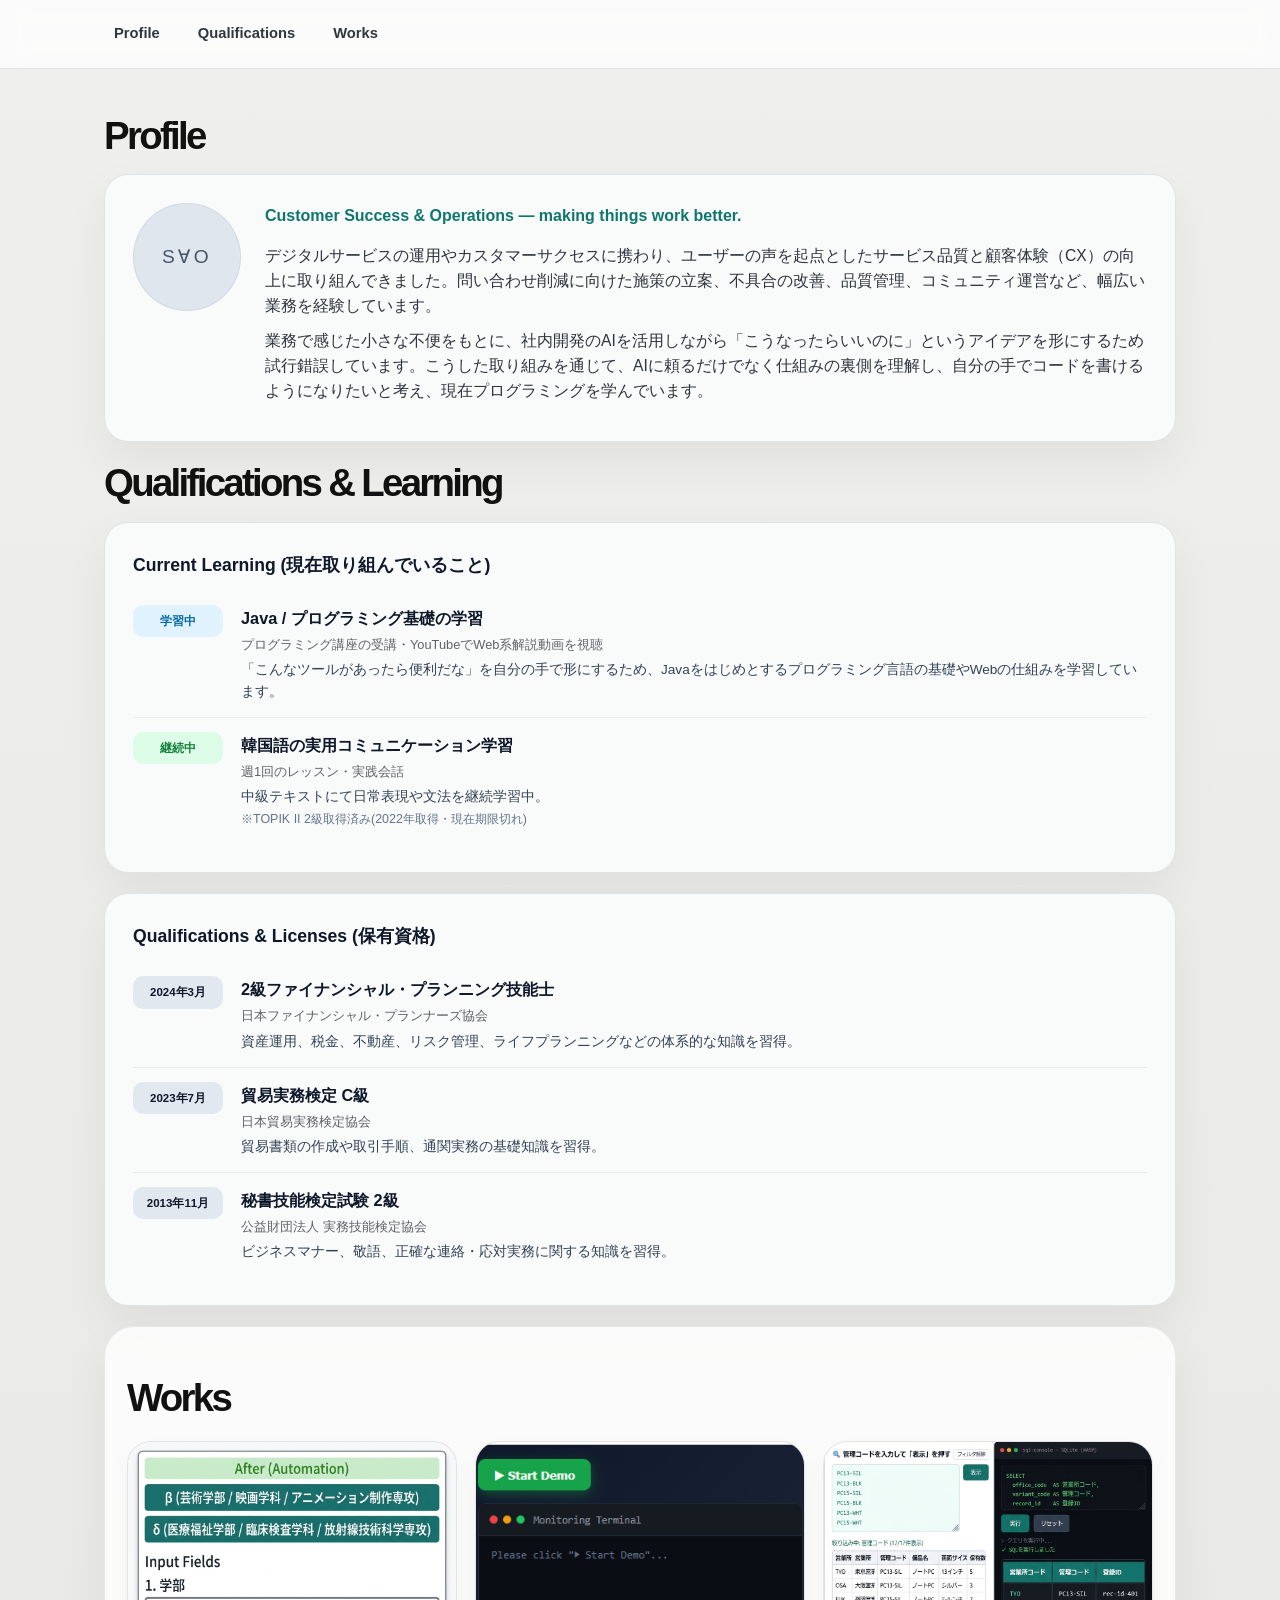
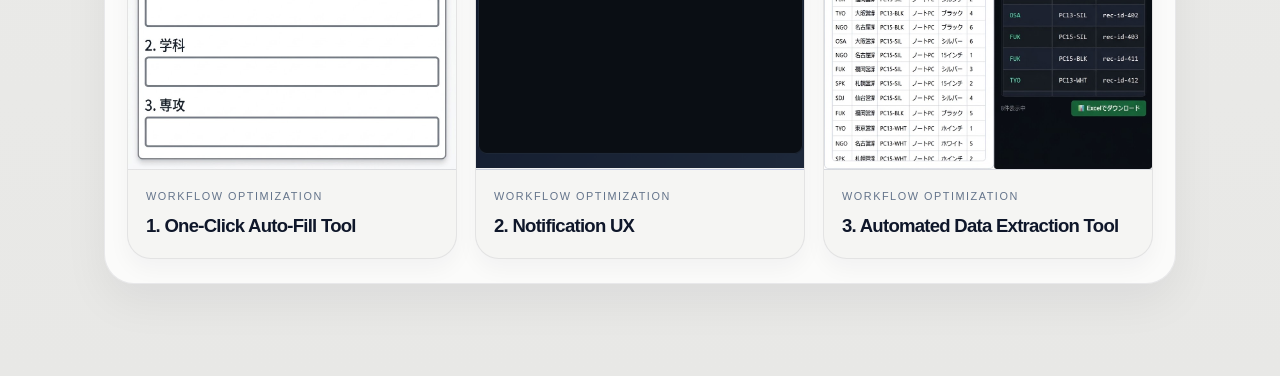
==== index.html @ 275f9837 "Add files via upload" ====
﻿<!DOCTYPE html>
<html lang="ja">
<head>
  <meta charset="UTF-8">
  <meta name="viewport" content="width=device-width, initial-scale=1.0">
  <title>Portfolio</title>
  <link rel="stylesheet" href="style.css">
</head>
<body>

<header>
  <div class="nav-container">
    <div class="nav-links">
      <a href="#profile" class="nav-link">Profile</a>
      <a href="#qualifications" class="nav-link">Qualifications</a>
      <a href="#works" class="nav-link">Works</a>
    </div>
  </div>
</header>

<div class="container">
  <section id="profile">
    <div class="section-title">Profile</div>
    <div class="card">
      <div class="profile-box">
        <div class="profile-avatar">
          <div class="profile-avatar-fallback">S∀O</div>
        </div>
        <div class="profile-info">
          <div class="profile-role">Customer Success & Operations — making things work better.</div>
          <div class="profile-desc">
            <p>デジタルサービスの運用やカスタマーサクセスに携わり、ユーザーの声を起点としたサービス品質と顧客体験（CX）の向上に取り組んできました。問い合わせ削減に向けた施策の立案、不具合の改善、品質管理、コミュニティ運営など、幅広い業務を経験しています。</p>
            <p>業務で感じた小さな不便をもとに、社内開発のAIを活用しながら「こうなったらいいのに」というアイデアを形にするため試行錯誤しています。こうした取り組みを通じて、AIに頼るだけでなく仕組みの裏側を理解し、自分の手でコードを書けるようになりたいと考え、現在プログラミングを学んでいます。</p>
          </div>
        </div>
      </div>
    </div>
  </section>

  <section id="qualifications">
    <div class="section-title">Qualifications & Learning</div>
    <div class="card">
      <div class="card-title">Current Learning (現在取り組んでいること)</div>
      <div class="qual-row">
        <div class="qual-date" style="background:#e0f2fe; color:#0369a1;">学習中</div>
        <div class="qual-detail">
          <div class="qual-title">Java / プログラミング基礎の学習</div>
          <div class="qual-sub">プログラミング講座の受講・YouTubeでWeb系解説動画を視聴</div>
          <div class="qual-desc">「こんなツールがあったら便利だな」を自分の手で形にするため、Javaをはじめとするプログラミング言語の基礎やWebの仕組みを学習しています。</div>
        </div>
      </div>
      <div class="qual-row">
        <div class="qual-date" style="background:#dcfce7; color:#15803d;">継続中</div>
        <div class="qual-detail">
          <div class="qual-title">韓国語の実用コミュニケーション学習</div>
          <div class="qual-sub">週1回のレッスン・実践会話</div>
          <div class="qual-desc">中級テキストにて日常表現や文法を継続学習中。<br><span style="color:#64748b; font-size:0.78rem;">※TOPIK II 2級取得済み(2022年取得・現在期限切れ)</span></div>
        </div>
      </div>
    </div>

    <div class="card">
      <div class="card-title">Qualifications & Licenses (保有資格)</div>
      <div class="qual-row">
        <div class="qual-date">2024年3月</div>
        <div class="qual-detail">
          <div class="qual-title">2級ファイナンシャル・プランニング技能士</div>
          <div class="qual-sub">日本ファイナンシャル・プランナーズ協会</div>
          <div class="qual-desc">資産運用、税金、不動産、リスク管理、ライフプランニングなどの体系的な知識を習得。</div>
        </div>
      </div>
      <div class="qual-row">
        <div class="qual-date">2023年7月</div>
        <div class="qual-detail">
          <div class="qual-title">貿易実務検定 C級</div>
          <div class="qual-sub">日本貿易実務検定協会</div>
          <div class="qual-desc">貿易書類の作成や取引手順、通関実務の基礎知識を習得。</div>
        </div>
      </div>
      <div class="qual-row">
        <div class="qual-date">2013年11月</div>
        <div class="qual-detail">
          <div class="qual-title">秘書技能検定試験 2級</div>
          <div class="qual-sub">公益財団法人 実務技能検定協会</div>
          <div class="qual-desc">ビジネスマナー、敬語、正確な連絡・応対実務に関する知識を習得。</div>
        </div>
      </div>
    </div>
  </section>

  <!-- 追加：Works セクション（Qualifications の下） -->
  <section id="works">
    <div class="modern-works" aria-label="Works list">
      <div class="modern-works-header">
        <div>
          <div class="section-title" style="margin-bottom: 0;">Works</div>
        </div>
      </div>

      <div class="works-grid">
        <!-- カード 1 -->
        <a class="work-card" href="work1/work1.html">
          <div class="work-thumb tone-1">
            <img src="works/work1.image.jpeg" alt="One-Click Auto-Fill Tool" class="work-img">
          </div>
          <div class="work-card-copy">
            <p>Workflow Optimization</p>
            <h3>1. One-Click Auto-Fill Tool</h3>
          </div>
        </a>

        <!-- カード 2 -->
        <a class="work-card" href="wok2/work2.html">
          <div class="work-thumb tone-2">
            <img src="works/work2.image.png" alt="Notification UX" class="work-img">
          </div>
          <div class="work-card-copy">
            <p>Workflow Optimization</p>
            <h3>2. Notification UX</h3>
          </div>
        </a>

        <!-- カード 3 -->
        <a class="work-card" href="work3/work3-index.html">
          <div class="work-thumb tone-3">
            <img src="works/work3.image.jpeg" alt="Automated Data Extraction Tool" class="work-img">
          </div>
          <div class="work-card-copy">
            <p>Workflow Optimization</p>
            <h3>3. Automated Data Extraction Tool</h3>
          </div>
        </a>
      </div>
    </div>
  </section>

</div>

</body>
</html>
---- style.css ----
:root {
  --bg: #efefed;
  --bg-strong: #e8e8e6;
  --panel: rgb(249, 251, 250);
  --panel-strong: #ffffff;
  --ink: #111111;
  --muted: #5f6368;
  --line: rgba(17, 24, 39, 0.1);
  --shadow: 0 18px 45px rgba(17, 24, 39, 0.06);
  --teal: #0f766e;
  --teal-hover: #0d9488;
  --border-color: rgba(17, 24, 39, 0.08);
  --text-heading: #0f172a;
  --text-sub: #475569;
  --text-main: #334155;
  --card-bg: #ffffff;
}

* { box-sizing: border-box; margin: 0; padding: 0; }
html { scroll-behavior: smooth; }
body {
  margin: 0;
  font-family: -apple-system, BlinkMacSystemFont, "Segoe UI", "Hiragino Sans", sans-serif;
  background: linear-gradient(180deg, var(--bg) 0%, var(--bg-strong) 100%);
  color: var(--ink);
  line-height: 1.6;
}

a { color: inherit; text-decoration: none; }

header {
  background: rgba(255,255,255,0.76);
  border-bottom: 1px solid var(--line);
  position: sticky;
  top: 0;
  z-index: 20;
  backdrop-filter: blur(12px);
}

.nav-container {
  max-width: 1120px;
  margin: 0 auto;
  padding: 14px 24px;
}

.nav-links {
  display: flex;
  gap: 18px;
  align-items: center;
}

.nav-link {
  font-size: 0.92rem;
  font-weight: 600;
  color: #30363d;
  padding: 8px 10px;
  border-radius: 8px;
}

.nav-link:hover {
  background: rgba(17, 17, 17, 0.03);
  color: var(--ink);
}

.container {
  max-width: 1120px;
  margin: 0 auto;
  padding: 26px 24px 60px;
}

.section-title {
  font-size: clamp(2.2rem, 3vw, 3.2rem);
  line-height: 1.08;
  letter-spacing: -0.07em;
  font-weight: 800;
  margin: 20px 0 18px;
}

.card {
  background: var(--panel);
  border: 1px solid var(--line);
  border-radius: 24px;
  padding: 28px;
  box-shadow: var(--shadow);
  margin-bottom: 20px;
}

.card-title { font-size: 1.1rem; font-weight: 700; color: var(--text-heading); margin-bottom: 12px; }

.profile-box {
  display: flex;
  align-items: flex-start;
  gap: 24px;
}

.profile-avatar {
  width: 108px;
  height: 108px;
  border-radius: 50%;
  background: #dfe6ee;
  display: grid;
  place-items: center;
  border: 1px solid rgba(17,24,39,0.06);
  flex-shrink: 0;
  overflow: hidden;
}

.profile-avatar-fallback {
  font-size: 1.2rem;
  letter-spacing: 0.18em;
  color: #475569;
}

.profile-info { flex: 1; }
.profile-role {
  color: var(--teal);
  font-weight: 700;
  margin-bottom: 14px;
  font-size: 1rem;
}
.profile-desc p {
  margin-bottom: 10px;
  color: #2e343d;
  font-size: 0.98rem;
}

.qual-row {
  display: flex;
  gap: 18px;
  padding: 14px 0;
  border-bottom: 1px solid rgba(17, 24, 39, 0.06);
}
.qual-row:last-child { border-bottom: none; }
.qual-date {
  min-width: 90px;
  text-align: center;
  padding: 7px 8px;
  border-radius: 10px;
  font-size: 0.72rem;
  font-weight: 700;
  background: #e2e8f0;
  color: #0f172a;
  height: fit-content;
}
.qual-detail { flex: 1; }
.qual-title { font-size: 1.02rem; font-weight: 700; margin-bottom: 4px; color: var(--text-heading); }
.qual-sub { font-size: 0.8rem; color: var(--muted); margin-bottom: 4px; }
.qual-desc { font-size: 0.85rem; color: #334155; }

.modern-works {
  background: rgba(255,255,255,0.8);
  border: 1px solid rgba(17,24,39,0.08);
  border-radius: 30px;
  padding: 30px 22px 24px;
  box-shadow: var(--shadow);
  margin: 8px 0 32px;
}
.modern-works-header { margin-bottom: 22px; }
.section-kicker {
  display: inline-block;
  font-size: 0.72rem;
  letter-spacing: 0.18em;
  text-transform: uppercase;
  color: #5f6368;
  margin-bottom: 8px;
}
.modern-works-header h2 {
  font-size: clamp(2rem, 2.3vw, 2.7rem);
  line-height: 1.08;
  letter-spacing: -0.06em;
  font-weight: 800;
}

.works-grid {
  display: grid;
  grid-template-columns: repeat(3, minmax(0, 1fr));
  gap: 18px;
}
.work-card {
  display: block;
  background: #f5f5f3;
  border: 1px solid rgba(17,24,39,0.08);
  border-radius: 24px;
  overflow: hidden;
  box-shadow: 0 10px 22px rgba(15,23,42,0.04);
  transition: transform 0.18s ease, box-shadow 0.18s ease, border-color 0.18s ease;
}
.work-card:hover,
.work-card:focus-visible {
  transform: translateY(-4px);
  box-shadow: 0 20px 40px rgba(15,23,42,0.08);
  border-color: rgba(17,24,39,0.14);
  outline: none;
}

.work-thumb {
  position: relative;
  width: 100%;
  aspect-ratio: 1 / 1;
  border-bottom: 1px solid rgba(17,24,39,0.08);
  display: flex;
  align-items: center;
  justify-content: center;
  overflow: hidden;
}
.work-img {
  width: 100%;
  height: 100%;
  object-fit: cover;
  object-position: center;
}
.tone-1 { background: linear-gradient(135deg, #f5f5f4 0%, #e5e7eb 100%); }
.tone-2 { background: linear-gradient(135deg, #dadfe8 0%, #c7d2fe 100%); }
.tone-3 { background: linear-gradient(135deg, #e7eaee 0%, #f5f7fa 100%); }

.work-card-copy {
  padding: 18px 18px 20px;
}
.work-card-copy p {
  font-size: 0.68rem;
  text-transform: uppercase;
  letter-spacing: 0.14em;
  color: #64748b;
  margin-bottom: 8px;
}
.work-card-copy h3 {
  font-size: 1.16rem;
  line-height: 1.35;
  letter-spacing: -0.04em;
  color: #0f172a;
}

.work-detail-page { background: #f3f3f1; }
.detail-header {
  background: rgba(255,255,255,0.8);
  border-bottom: 1px solid var(--line);
}
.back-link {
  display: inline-flex;
  align-items: center;
  gap: 8px;
  font-weight: 600;
  color: #0f172a;
}
.detail-main {
  max-width: 1120px;
  margin: 0 auto;
  padding: 44px 24px 60px;
}
.detail-card {
  background: rgba(255,255,255,0.8);
  border: 1px solid rgba(17,24,39,0.08);
  border-radius: 32px;
  box-shadow: var(--shadow);
  display: block;
  overflow: hidden;
}
.detail-content { padding: 42px 42px; }

.section-label { font-size: 0.85rem; font-weight: 700; color: var(--text-sub); margin-top: 14px; margin-bottom: 4px; }
p.text-body { font-size: 0.85rem; margin-bottom: 5px; line-height: 1.7; color: #334155; }

.metrics-row { display: flex; gap: 16px; margin-top: 14px; }
.metric-box { flex: 1; background: #f0fdf4; border: 1px solid #bbf7d0; border-radius: 6px; padding: 12px; text-align: center; }
.metric-label { font-size: 0.75rem; color: var(--text-sub); font-weight: 600; margin-bottom: 4px; }
.metric-value { font-size: 1.1rem; font-weight: 800; color: #15803d; line-height: 1.3; }

@media (max-width: 760px) {
  .works-grid { grid-template-columns: 1fr; }
  .profile-box { flex-direction: column; }
  .qual-row { flex-direction: column; gap: 4px; }
  .metrics-row { flex-direction: column; }
}
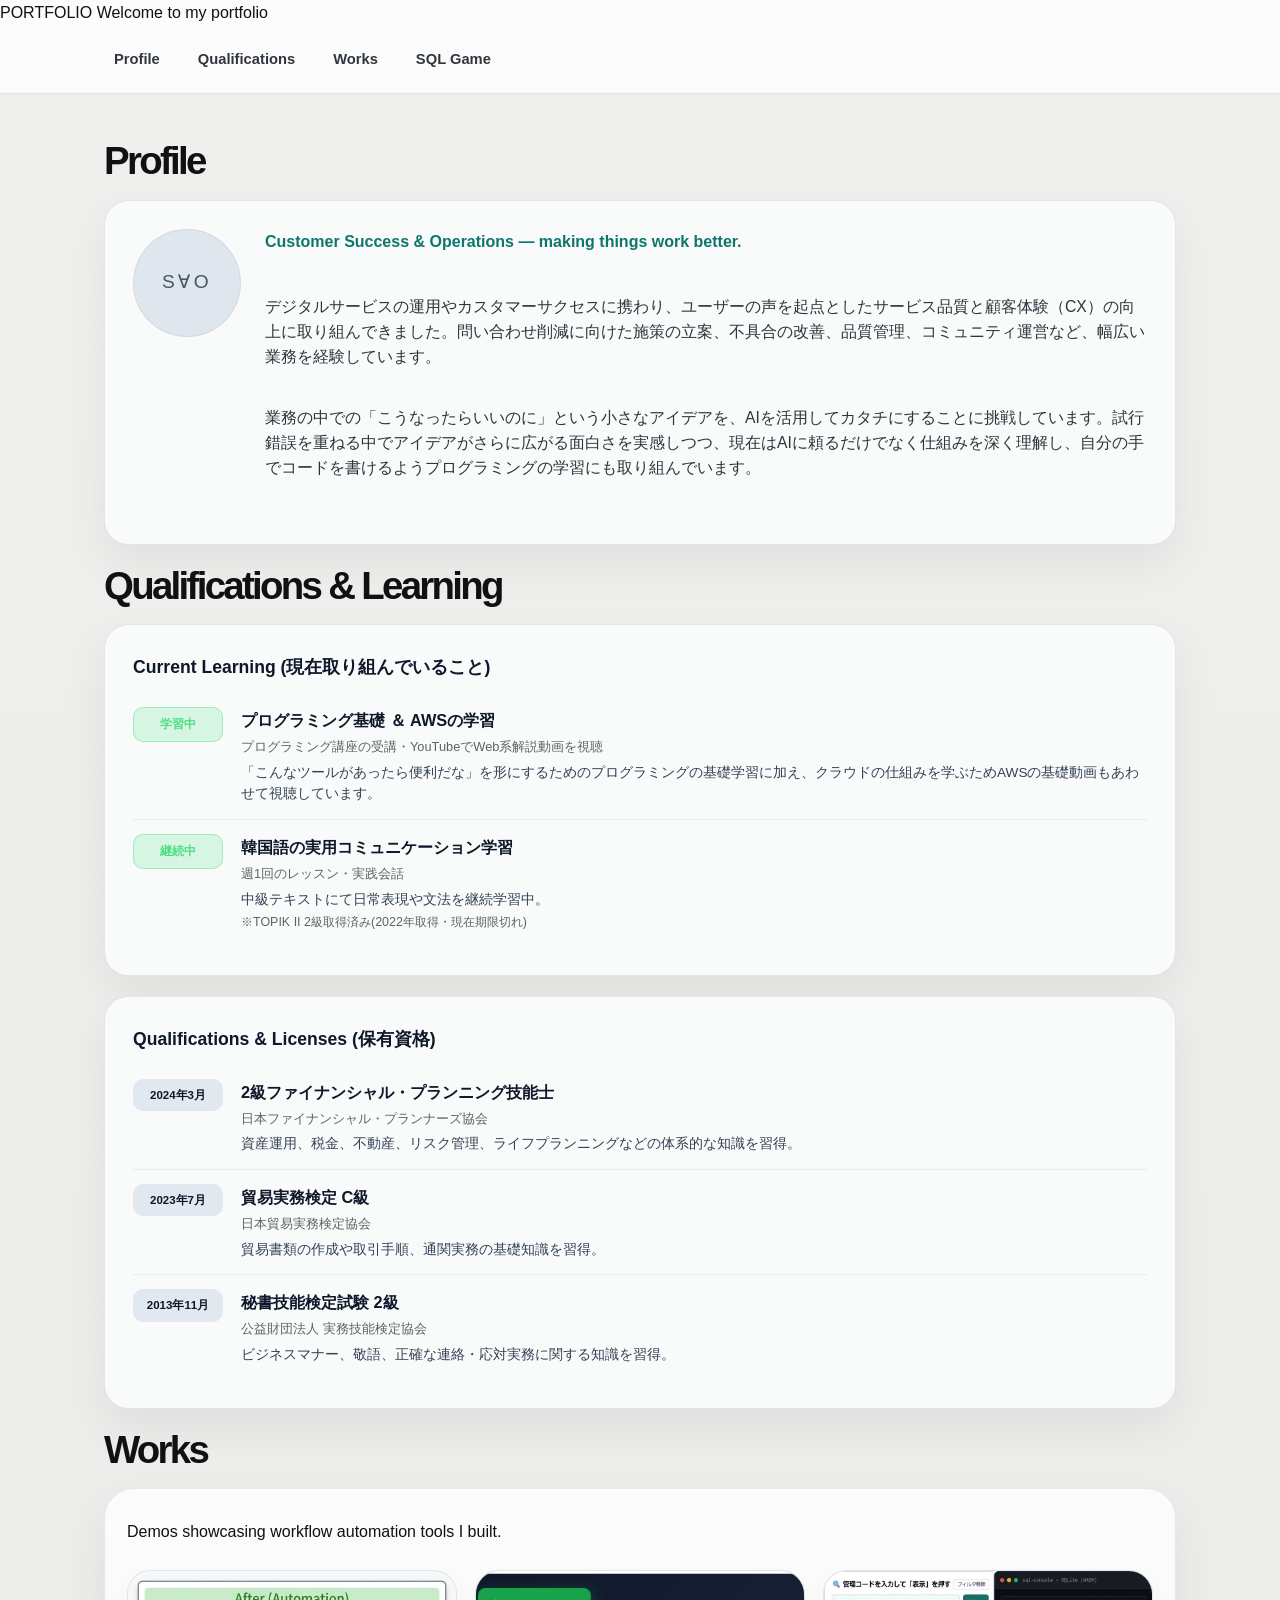
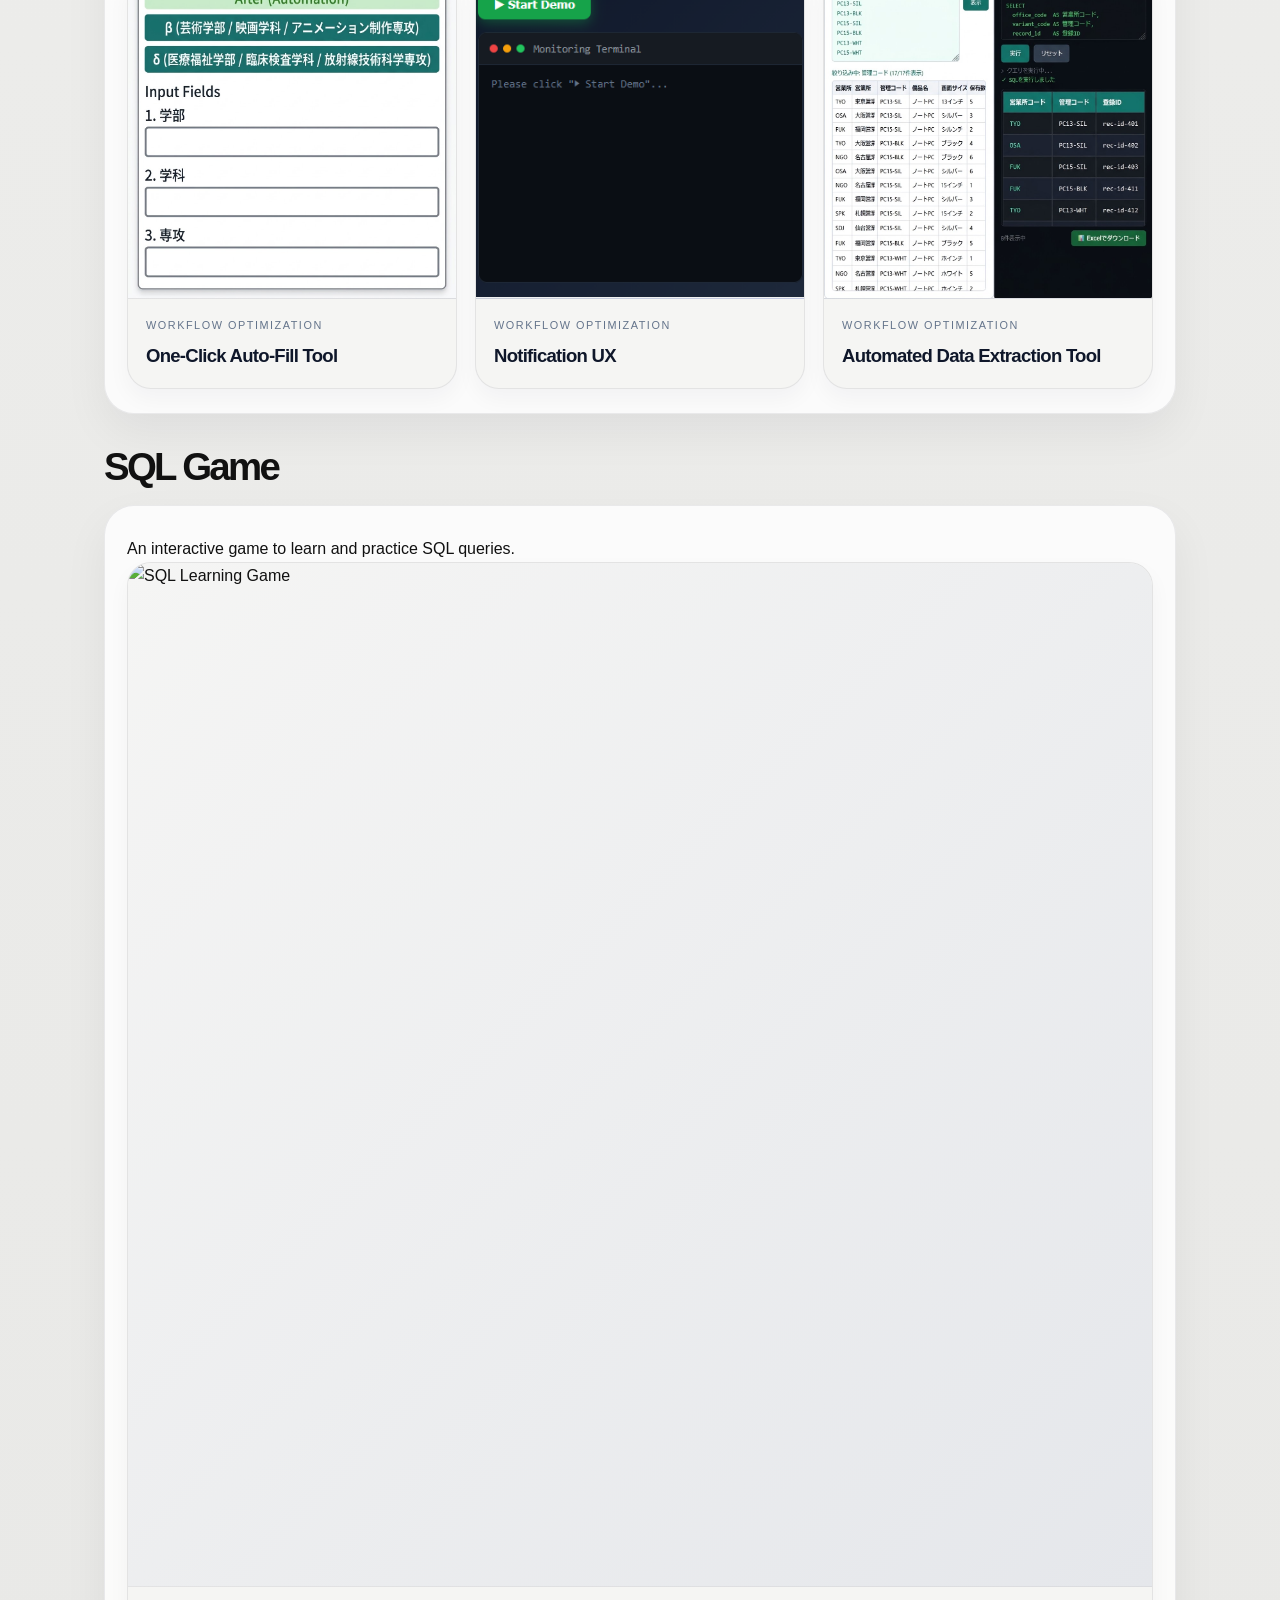
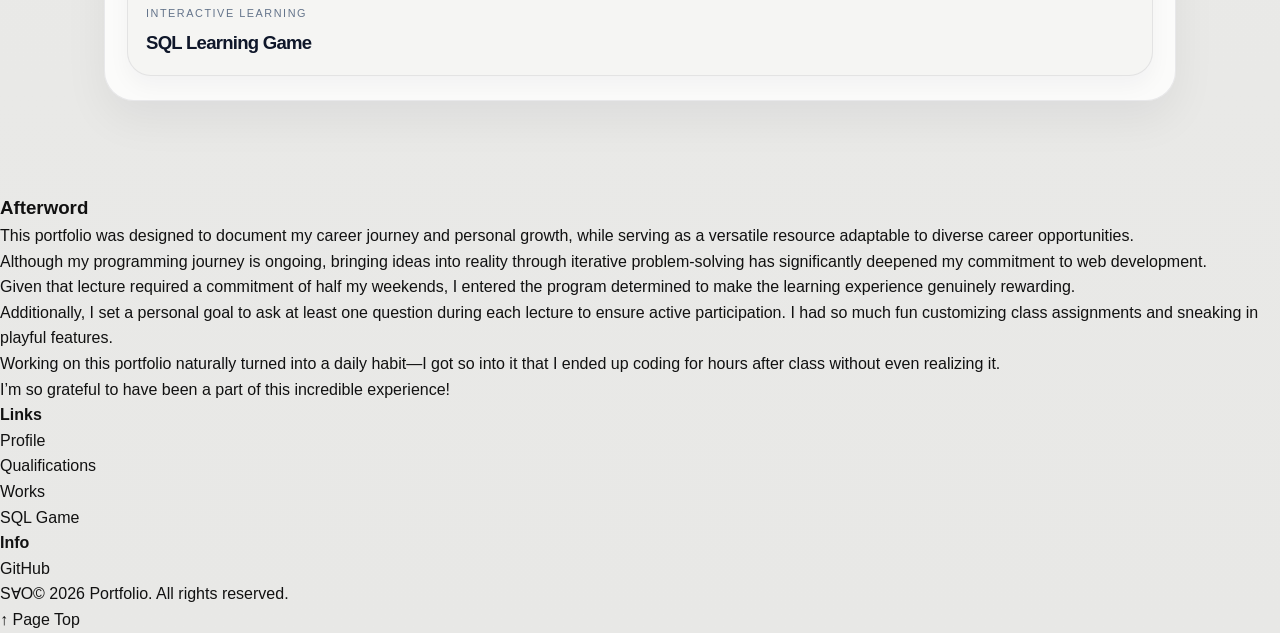
==== commit 7d73f3be: "Update index.html" ====
--- a/index.html
+++ b/index.html
@@ -1,4 +1,4 @@
-﻿<!DOCTYPE html>
+<!DOCTYPE html>
 <html lang="ja">
 <head>
   <meta charset="UTF-8">
@@ -8,16 +8,31 @@
 </head>
 <body>
 
-<header>
+<!-- ======================= ヘッダー ======================= -->
+<header id="top">
+  <div class="hero-banner">
+    <div class="milky-way"></div>
+    <div class="star-field"></div>
+    <span class="shooting-star s1"></span>
+    <span class="shooting-star s2"></span>
+    <span class="shooting-star s3"></span>
+    <!-- Welcome メッセージ -->
+    <span class="hero-banner-title">PORTFOLIO</span>
+    <span class="hero-banner-subtitle">Welcome to my portfolio</span>
+  </div>
+
+  <!-- ナビゲーションバー -->
   <div class="nav-container">
     <div class="nav-links">
       <a href="#profile" class="nav-link">Profile</a>
       <a href="#qualifications" class="nav-link">Qualifications</a>
       <a href="#works" class="nav-link">Works</a>
+      <a href="#game" class="nav-link">SQL Game</a>
     </div>
   </div>
 </header>
 
+<!-- ======================= メインコンテンツ ======================= -->
 <div class="container">
   <section id="profile">
     <div class="section-title">Profile</div>
@@ -28,11 +43,10 @@
         </div>
         <div class="profile-info">
           <div class="profile-role">Customer Success & Operations — making things work better.</div>
-          <div class="profile-desc">
-            <p>デジタルサービスの運用やカスタマーサクセスに携わり、ユーザーの声を起点としたサービス品質と顧客体験（CX）の向上に取り組んできました。問い合わせ削減に向けた施策の立案、不具合の改善、品質管理、コミュニティ運営など、幅広い業務を経験しています。</p>
-            <p>業務で感じた小さな不便をもとに、社内開発のAIを活用しながら「こうなったらいいのに」というアイデアを形にするため試行錯誤しています。こうした取り組みを通じて、AIに頼るだけでなく仕組みの裏側を理解し、自分の手でコードを書けるようになりたいと考え、現在プログラミングを学んでいます。</p>
-          </div>
-        </div>
+           <div class="profile-desc">
+    　　　　<p>デジタルサービスの運用やカスタマーサクセスに携わり、ユーザーの声を起点としたサービス品質と顧客体験（CX）の向上に取り組んできました。問い合わせ削減に向けた施策の立案、不具合の改善、品質管理、コミュニティ運営など、幅広い業務を経験しています。</p>
+    　　　　<p>業務の中での「こうなったらいいのに」という小さなアイデアを、AIを活用してカタチにすることに挑戦しています。試行錯誤を重ねる中でアイデアがさらに広がる面白さを実感しつつ、現在はAIに頼るだけでなく仕組みを深く理解し、自分の手でコードを書けるようプログラミングの学習にも取り組んでいます。</p>
+　　　</div>
       </div>
     </div>
   </section>
@@ -42,19 +56,19 @@
     <div class="card">
       <div class="card-title">Current Learning (現在取り組んでいること)</div>
       <div class="qual-row">
-        <div class="qual-date" style="background:#e0f2fe; color:#0369a1;">学習中</div>
-        <div class="qual-detail">
-          <div class="qual-title">Java / プログラミング基礎の学習</div>
+        <div class="qual-date" style="background:rgba(74, 222, 128, 0.2); color:#4ade80; border:1px solid rgba(74, 222, 128, 0.4);">学習中</div>
+        <div class="qual-detail">
+          <div class="qual-title">プログラミング基礎 ＆ AWSの学習</div>
           <div class="qual-sub">プログラミング講座の受講・YouTubeでWeb系解説動画を視聴</div>
-          <div class="qual-desc">「こんなツールがあったら便利だな」を自分の手で形にするため、Javaをはじめとするプログラミング言語の基礎やWebの仕組みを学習しています。</div>
-        </div>
-      </div>
-      <div class="qual-row">
-        <div class="qual-date" style="background:#dcfce7; color:#15803d;">継続中</div>
+          <div class="qual-desc">「こんなツールがあったら便利だな」を形にするためのプログラミングの基礎学習に加え、クラウドの仕組みを学ぶためAWSの基礎動画もあわせて視聴しています。</div>
+        </div>
+      </div>
+      <div class="qual-row">
+        <div class="qual-date" style="background:rgba(74, 222, 128, 0.2); color:#4ade80; border:1px solid rgba(74, 222, 128, 0.4);">継続中</div>
         <div class="qual-detail">
           <div class="qual-title">韓国語の実用コミュニケーション学習</div>
           <div class="qual-sub">週1回のレッスン・実践会話</div>
-          <div class="qual-desc">中級テキストにて日常表現や文法を継続学習中。<br><span style="color:#64748b; font-size:0.78rem;">※TOPIK II 2級取得済み(2022年取得・現在期限切れ)</span></div>
+          <div class="qual-desc">中級テキストにて日常表現や文法を継続学習中。<br><span style="color:var(--muted); font-size:0.78rem;">※TOPIK II 2級取得済み(2022年取得・現在期限切れ)</span></div>
         </div>
       </div>
     </div>
@@ -88,15 +102,12 @@
     </div>
   </section>
 
-  <!-- 追加：Works セクション（Qualifications の下） -->
+  <!-- Works セクション（自動化ツール系 1〜3） -->
   <section id="works">
-    <div class="modern-works" aria-label="Works list">
-      <div class="modern-works-header">
-        <div>
-          <div class="section-title" style="margin-bottom: 0;">Works</div>
-        </div>
-      </div>
-
+    <div class="section-title">Works</div>
+    <div class="modern-works" aria-label="Workflow automation tool demos">
+      <p class="works-description">Demos showcasing workflow automation tools I built.</p>
+      <br>
       <div class="works-grid">
         <!-- カード 1 -->
         <a class="work-card" href="work1/work1.html">
@@ -105,18 +116,18 @@
           </div>
           <div class="work-card-copy">
             <p>Workflow Optimization</p>
-            <h3>1. One-Click Auto-Fill Tool</h3>
+            <h3>One-Click Auto-Fill Tool</h3>
           </div>
         </a>
 
         <!-- カード 2 -->
-        <a class="work-card" href="wok2/work2.html">
+        <a class="work-card" href="work2/work2.html">
           <div class="work-thumb tone-2">
             <img src="works/work2.image.png" alt="Notification UX" class="work-img">
           </div>
           <div class="work-card-copy">
             <p>Workflow Optimization</p>
-            <h3>2. Notification UX</h3>
+            <h3>Notification UX</h3>
           </div>
         </a>
 
@@ -127,14 +138,92 @@
           </div>
           <div class="work-card-copy">
             <p>Workflow Optimization</p>
-            <h3>3. Automated Data Extraction Tool</h3>
-          </div>
-        </a>
-      </div>
-    </div>
-  </section>
-
-</div>
-
+            <h3>Automated Data Extraction Tool</h3>
+          </div>
+        </a>
+      </div>
+    </div>
+  </section>
+
+  <!-- ★独立させたセクション：SQL Game（カード4） -->
+  <section id="game">
+    <div class="section-title">SQL Game</div>
+    <div class="modern-works" aria-label="SQL Learning Game">
+      <p class="works-description">An interactive game to learn and practice SQL queries.</p>
+      
+      <div class="single-work-grid">
+        <a class="work-card" href="SQL_GAME/index.html">
+          <div class="work-thumb tone-1">
+            <img src="works/GAME.image.png" alt="SQL Learning Game" class="work-img game-work-img">
+          </div>
+          <div class="work-card-copy">
+            <p>Interactive Learning</p>
+            <h3>SQL Learning Game</h3>
+          </div>
+        </a>
+      </div>
+    </div>
+  </section>
+</div> <!-- /.container -->
+
+<!-- ======================= フッター（夜空・地平線デザイン） ======================= -->
+<footer class="site-footer">
+    <div class="footer-inner">
+        <!-- 左側：Afterword（横幅いっぱいに使う） -->
+        <div class="footer-col footer-afterword">
+            <h3>Afterword</h3>
+            <p>This portfolio was designed to document my career journey and personal growth, while serving as a versatile resource adaptable to diverse career opportunities.
+<br>Although my programming journey is ongoing, bringing ideas into reality through iterative problem-solving has significantly deepened my commitment to web development. <br>Given that lecture required a commitment of half my weekends, I entered the program determined to make the learning experience genuinely rewarding. 
+<br>Additionally, I set a personal goal to ask at least one question during each lecture to ensure active participation.
+I had so much fun customizing class assignments and sneaking in playful features. <br>Working on this portfolio naturally turned into a daily habit—I got so into it that I ended up coding for hours after class without even realizing it.
+<br>I’m so grateful to have been a part of this incredible experience!</p>
+        </div>
+        
+        <!-- 右側：LINKS と INFO を横並びにするグループ -->
+        <div class="footer-links-group">
+            <div class="footer-col">
+                <h4>Links</h4>
+                <ul>
+                    <li><a href="#profile">Profile</a></li>
+                    <li><a href="#qualifications">Qualifications</a></li>
+                    <li><a href="#works">Works</a></li>
+                    <li><a href="#game">SQL Game</a></li>
+                </ul>
+            </div>
+            <div class="footer-col">
+                <h4>Info</h4>
+                <ul>
+                    <li><a href="https://github.com/" target="_blank">GitHub</a></li>
+                </ul>
+            </div>
+        </div>
+    </div>
+    
+    <div class="footer-bottom">
+        S∀O&copy; 2026 Portfolio. All rights reserved.
+    </div>
+</footer>
+
+<!-- トップに戻るボタン（Page Top） -->
+<a href="#top" class="back-to-top" title="トップに戻る">
+    <span class="back-to-top-icon">↑</span>
+    <span class="back-to-top-text">Page Top</span>
+</a>
+
+<!-- 流れ星・星空のアニメーション用スクリプト -->
+<script>
+    const field = document.querySelector('.star-field');
+    if (field) {
+        for (let i = 0; i < 40; i++) {
+            const s = document.createElement('span');
+            s.className = 'star';
+            s.style.top = Math.random() * 100 + '%';
+            s.style.left = Math.random() * 100 + '%';
+            s.style.animationDelay = (Math.random() * 3).toFixed(2) + 's';
+            s.style.animationDuration = (2 + Math.random() * 2).toFixed(2) + 's';
+            field.appendChild(s);
+        }
+    }
+</script>
 </body>
-</html>+</html>
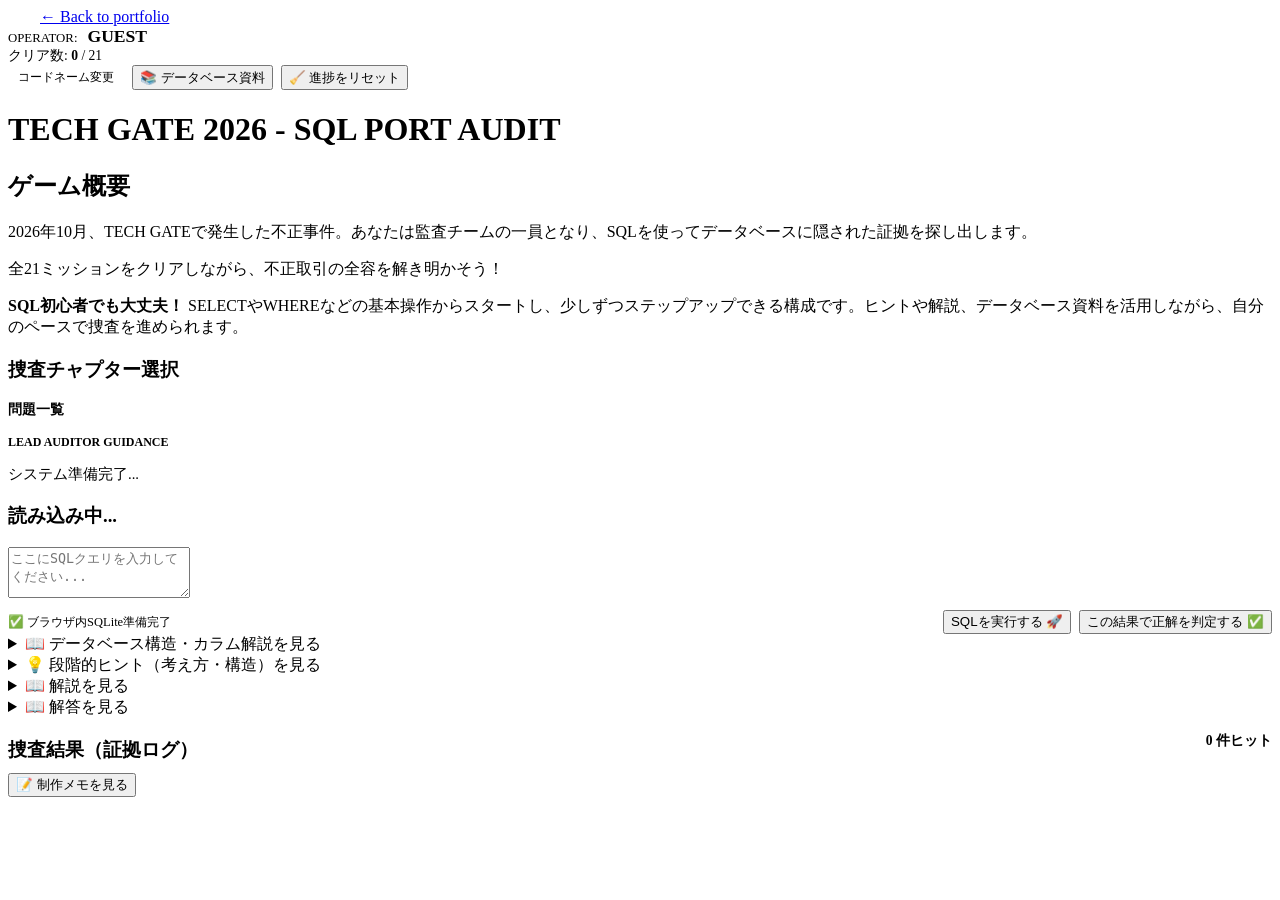
==== commit 1a91f808: "Update index.html" ====
--- a/index.html
+++ b/index.html
@@ -1,229 +1,199 @@
 <!DOCTYPE html>
 <html lang="ja">
 <head>
-  <meta charset="UTF-8">
-  <meta name="viewport" content="width=device-width, initial-scale=1.0">
-  <title>Portfolio</title>
-  <link rel="stylesheet" href="style.css">
+    <meta charset="UTF-8">
+    <meta name="viewport" content="width=device-width, initial-scale=1.0">
+    <title>SQL PORT AUDIT GAME</title>
+    <!-- デザインの読み込み -->
+    <link rel="stylesheet" href="css/style.css">
+    <!-- sql.js (WebAssembly版SQLite) のCDN読み込み -->
+    <script src="https://cdnjs.cloudflare.com/ajax/libs/sql.js/1.8.0/sql-wasm.js"></script>
 </head>
 <body>
+    <header>
+        <div style="max-width: 1200px; margin: 0 auto;">
+            <a href="/index.html#works" class="back-link">← Back to portfolio</a>
+        </div>
+    </header>
 
-<!-- ======================= ヘッダー ======================= -->
-<header id="top">
-  <div class="hero-banner">
-    <div class="milky-way"></div>
-    <div class="star-field"></div>
-    <span class="shooting-star s1"></span>
-    <span class="shooting-star s2"></span>
-    <span class="shooting-star s3"></span>
-    <!-- Welcome メッセージ -->
-    <span class="hero-banner-title">PORTFOLIO</span>
-    <span class="hero-banner-subtitle">Welcome to my portfolio</span>
-  </div>
+    <div class="container">
+        <div class="status-bar">
+            <div>
+                <span style="font-size: 0.8rem; color: var(--muted);">OPERATOR:</span>
+                <strong id="display-codename" style="color: var(--teal); font-size: 1.1rem; margin-left: 6px;">GUEST</strong>
+            </div>
+            <div style="font-size: 0.85rem; align-items: center;">
+                クリア数: <strong id="stat-cleared">0</strong> / <span id="stat-total">21</span>
+            </div>
+            <div style="display: flex; gap: 8px;">
+                <button onclick="changeCodename()" style="background: transparent; border: 1px solid var(--border-color); padding: 4px 10px; border-radius: 6px; cursor: pointer; font-size: 0.78rem;">コードネーム変更</button>
+                <button onclick="openDatabaseLibrary()" class="library-btn">📚 データベース資料</button>
+                <button onclick="resetAllProgress()" class="btn-danger">🧹 進捗をリセット</button>
+            </div>
+        </div>
 
-  <!-- ナビゲーションバー -->
-  <div class="nav-container">
-    <div class="nav-links">
-      <a href="#profile" class="nav-link">Profile</a>
-      <a href="#qualifications" class="nav-link">Qualifications</a>
-      <a href="#works" class="nav-link">Works</a>
-      <a href="#game" class="nav-link">SQL Game</a>
-    </div>
-  </div>
-</header>
+        <h1 class="section-title">TECH GATE 2026 - SQL PORT AUDIT</h1>
+        <section class="game-intro" aria-labelledby="game-overview-title">
+            <h2 id="game-overview-title">ゲーム概要</h2>
+            <p>2026年10月、TECH GATEで発生した不正事件。あなたは監査チームの一員となり、SQLを使ってデータベースに隠された証拠を探し出します。</p>
+            <p>全21ミッションをクリアしながら、不正取引の全容を解き明かそう！</p>
+            <p><strong>SQL初心者でも大丈夫！</strong> SELECTやWHEREなどの基本操作からスタートし、少しずつステップアップできる構成です。ヒントや解説、データベース資料を活用しながら、自分のペースで捜査を進められます。</p>
+        </section>
 
-<!-- ======================= メインコンテンツ ======================= -->
-<div class="container">
-  <section id="profile">
-    <div class="section-title">Profile</div>
-    <div class="card">
-      <div class="profile-box">
-        <div class="profile-avatar">
-          <div class="profile-avatar-fallback">S∀O</div>
-        </div>
-        <div class="profile-info">
-          <div class="profile-role">Customer Success & Operations — making things work better.</div>
-           <div class="profile-desc">
-    　　　　<p>デジタルサービスの運用やカスタマーサクセスに携わり、ユーザーの声を起点としたサービス品質と顧客体験（CX）の向上に取り組んできました。問い合わせ削減に向けた施策の立案、不具合の改善、品質管理、コミュニティ運営など、幅広い業務を経験しています。</p>
-    　　　　<p>業務の中での「こうなったらいいのに」という小さなアイデアを、AIを活用してカタチにすることに挑戦しています。試行錯誤を重ねる中でアイデアがさらに広がる面白さを実感しつつ、現在はAIに頼るだけでなく仕組みを深く理解し、自分の手でコードを書けるようプログラミングの学習にも取り組んでいます。</p>
-　　　</div>
-      </div>
-    </div>
-  </section>
+        <div class="game-layout">
+            <div class="card">
+                <h3 class="card-title">捜査チャプター選択</h3>
+                <div class="chapter-tabs" id="chapter-tabs"></div>
+                <h4 style="font-size: 0.85rem; font-weight: 700; color: var(--text-heading); margin-bottom: 6px;" id="current-chapter-title">問題一覧</h4>
+                <div class="sidebar-scroll">
+                    <ul class="mission-menu" id="mission-list"></ul>
+                </div>
+            </div>
 
-  <section id="qualifications">
-    <div class="section-title">Qualifications & Learning</div>
-    <div class="card">
-      <div class="card-title">Current Learning (現在取り組んでいること)</div>
-      <div class="qual-row">
-        <div class="qual-date" style="background:rgba(74, 222, 128, 0.2); color:#4ade80; border:1px solid rgba(74, 222, 128, 0.4);">学習中</div>
-        <div class="qual-detail">
-          <div class="qual-title">プログラミング基礎 ＆ AWSの学習</div>
-          <div class="qual-sub">プログラミング講座の受講・YouTubeでWeb系解説動画を視聴</div>
-          <div class="qual-desc">「こんなツールがあったら便利だな」を形にするためのプログラミングの基礎学習に加え、クラウドの仕組みを学ぶためAWSの基礎動画もあわせて視聴しています。</div>
-        </div>
-      </div>
-      <div class="qual-row">
-        <div class="qual-date" style="background:rgba(74, 222, 128, 0.2); color:#4ade80; border:1px solid rgba(74, 222, 128, 0.4);">継続中</div>
-        <div class="qual-detail">
-          <div class="qual-title">韓国語の実用コミュニケーション学習</div>
-          <div class="qual-sub">週1回のレッスン・実践会話</div>
-          <div class="qual-desc">中級テキストにて日常表現や文法を継続学習中。<br><span style="color:var(--muted); font-size:0.78rem;">※TOPIK II 2級取得済み(2022年取得・現在期限切れ)</span></div>
-        </div>
-      </div>
-    </div>
+            <div>
+                <div class="dialogue-box">
+                    <div style="font-size: 0.75rem; font-weight: 700; color: var(--teal); text-transform: uppercase; margin-bottom: 4px;">Lead Auditor Guidance</div>
+                    <p id="dialogue-text" style="font-size: 0.92rem; color: var(--text-main);">システム準備完了...</p>
+                </div>
 
-    <div class="card">
-      <div class="card-title">Qualifications & Licenses (保有資格)</div>
-      <div class="qual-row">
-        <div class="qual-date">2024年3月</div>
-        <div class="qual-detail">
-          <div class="qual-title">2級ファイナンシャル・プランニング技能士</div>
-          <div class="qual-sub">日本ファイナンシャル・プランナーズ協会</div>
-          <div class="qual-desc">資産運用、税金、不動産、リスク管理、ライフプランニングなどの体系的な知識を習得。</div>
-        </div>
-      </div>
-      <div class="qual-row">
-        <div class="qual-date">2023年7月</div>
-        <div class="qual-detail">
-          <div class="qual-title">貿易実務検定 C級</div>
-          <div class="qual-sub">日本貿易実務検定協会</div>
-          <div class="qual-desc">貿易書類の作成や取引手順、通関実務の基礎知識を習得。</div>
-        </div>
-      </div>
-      <div class="qual-row">
-        <div class="qual-date">2013年11月</div>
-        <div class="qual-detail">
-          <div class="qual-title">秘書技能検定試験 2級</div>
-          <div class="qual-sub">公益財団法人 実務技能検定協会</div>
-          <div class="qual-desc">ビジネスマナー、敬語、正確な連絡・応対実務に関する知識を習得。</div>
-        </div>
-      </div>
-    </div>
-  </section>
+                <div class="card">
+                    <h3 class="card-title" id="mission-title">読み込み中...</h3>
+                    <p style="font-size: 0.85rem; color: var(--text-sub); margin-bottom: 8px;" id="mission-desc"></p>
+                    
+                    <textarea id="sql-input" class="sql-textarea" rows="3" placeholder="ここにSQLクエリを入力してください..." oninput="saveCurrentInput()"></textarea>
+                    
+                    <div style="display: flex; justify-content: space-between; align-items: center; margin-top: 8px; flex-wrap: wrap; gap: 8px;">
+                        <span style="font-size: 0.78rem; color: var(--success);" id="status-guide">✅ ブラウザ内SQLite準備完了</span>
+                        <div style="display: flex; gap: 8px;">
+                            <button class="run-btn" id="run-action-btn" onclick="runQuery()">SQLを実行する 🚀</button>
+                            <button class="verify-btn" id="verify-action-btn" onclick="verifyMission()">この結果で正解を判定する ✅</button>
+                        </div>
+                    </div>
 
-  <!-- Works セクション（自動化ツール系 1〜3） -->
-  <section id="works">
-    <div class="section-title">Works</div>
-    <div class="modern-works" aria-label="Workflow automation tool demos">
-      <p class="works-description">Demos showcasing workflow automation tools I built.</p>
-      <br>
-      <div class="works-grid">
-        <!-- カード 1 -->
-        <a class="work-card" href="work1/work1.html">
-          <div class="work-thumb tone-1">
-            <img src="works/work1.image.jpeg" alt="One-Click Auto-Fill Tool" class="work-img">
-          </div>
-          <div class="work-card-copy">
-            <p>Workflow Optimization</p>
-            <h3>One-Click Auto-Fill Tool</h3>
-          </div>
-        </a>
+                    <details class="info-details">
+                        <summary class="info-summary" id="glossary-summary">📖 データベース構造・カラム解説を見る</summary>
+                        <div class="info-content" id="glossary-content"></div>
+                    </details>
 
-        <!-- カード 2 -->
-        <a class="work-card" href="work2/work2.html">
-          <div class="work-thumb tone-2">
-            <img src="works/work2.image.png" alt="Notification UX" class="work-img">
-          </div>
-          <div class="work-card-copy">
-            <p>Workflow Optimization</p>
-            <h3>Notification UX</h3>
-          </div>
-        </a>
+                    <details class="info-details">
+                        <summary class="info-summary">💡 段階的ヒント（考え方・構造）を見る</summary>
+                        <div class="info-content" id="hint-area"></div>
+                        <button id="next-hint-btn" class="run-btn" style="margin: 10px 14px; font-size: 0.8rem; padding: 6px 12px; display: none;" onclick="showNextHint()">💡 次のヒントを見る</button>
+                    </details>
 
-        <!-- カード 3 -->
-        <a class="work-card" href="work3/work3-index.html">
-          <div class="work-thumb tone-3">
-            <img src="works/work3.image.jpeg" alt="Automated Data Extraction Tool" class="work-img">
-          </div>
-          <div class="work-card-copy">
-            <p>Workflow Optimization</p>
-            <h3>Automated Data Extraction Tool</h3>
-          </div>
-        </a>
-      </div>
-    </div>
-  </section>
+                    <details class="info-details">
+                        <summary class="info-summary">📖 解説を見る</summary>
+                        <div class="info-content" id="mission-explanation">ここに解説が表示されます</div>
+                    </details>
 
-  <!-- ★独立させたセクション：SQL Game（カード4） -->
-  <section id="game">
-    <div class="section-title">SQL Game</div>
-    <div class="modern-works" aria-label="SQL Learning Game">
-      <p class="works-description">An interactive game to learn and practice SQL queries.</p>
-      
-      <div class="single-work-grid">
-        <a class="work-card" href="SQL_GAME/index.html">
-          <div class="work-thumb tone-1">
-            <img src="works/GAME.image.png" alt="SQL Learning Game" class="work-img game-work-img">
-          </div>
-          <div class="work-card-copy">
-            <p>Interactive Learning</p>
-            <h3>SQL Learning Game</h3>
-          </div>
-        </a>
-      </div>
-    </div>
-  </section>
-</div> <!-- /.container -->
+                    <details class="info-details">
+                        <summary class="info-summary">📖 解答を見る</summary>
+                        <div class="info-content" id="mission-expectedSql">ここに解答が表示されます</div>
+                    </details>
+                </div>
 
-<!-- ======================= フッター（夜空・地平線デザイン） ======================= -->
-<footer class="site-footer">
-    <div class="footer-inner">
-        <!-- 左側：Afterword（横幅いっぱいに使う） -->
-        <div class="footer-col footer-afterword">
-            <h3>Afterword</h3>
-            <p>This portfolio was designed to document my career journey and personal growth, while serving as a versatile resource adaptable to diverse career opportunities.
-<br>Although my programming journey is ongoing, bringing ideas into reality through iterative problem-solving has significantly deepened my commitment to web development. <br>Given that lecture required a commitment of half my weekends, I entered the program determined to make the learning experience genuinely rewarding. 
-<br>Additionally, I set a personal goal to ask at least one question during each lecture to ensure active participation.
-I had so much fun customizing class assignments and sneaking in playful features. <br>Working on this portfolio naturally turned into a daily habit—I got so into it that I ended up coding for hours after class without even realizing it.
-<br>I’m so grateful to have been a part of this incredible experience!</p>
-        </div>
-        
-        <!-- 右側：LINKS と INFO を横並びにするグループ -->
-        <div class="footer-links-group">
-            <div class="footer-col">
-                <h4>Links</h4>
-                <ul>
-                    <li><a href="#profile">Profile</a></li>
-                    <li><a href="#qualifications">Qualifications</a></li>
-                    <li><a href="#works">Works</a></li>
-                    <li><a href="#game">SQL Game</a></li>
-                </ul>
-            </div>
-            <div class="footer-col">
-                <h4>Info</h4>
-                <ul>
-                    <li><a href="https://github.com/" target="_blank">GitHub</a></li>
-                </ul>
+                <div class="card">
+                    <div style="display: flex; justify-content: space-between; align-items: center; margin-bottom: 10px;">
+                        <h3 class="card-title" style="margin-bottom: 0;" id="result-title-label">捜査結果（証拠ログ）</h3>
+                        <span style="font-size: 0.85rem; font-weight: 700; color: var(--teal);" id="row-count">0 件ヒット</span>
+                    </div>
+                    <div id="briefing-tabs-container"></div>
+                    <div class="table-wrapper">
+                        <table id="result-table"></table>
+                    </div>
+                </div>
             </div>
         </div>
     </div>
-    
-    <div class="footer-bottom">
-        S∀O&copy; 2026 Portfolio. All rights reserved.
+
+    <!-- 制作メモ -->
+<div class="container" style="padding-top: 0; padding-bottom: 40px;">
+    <div class="memo-toggle-wrap">
+        <button id="memoBtnSql" class="memo-toggle-btn" onclick="toggleMemo('sql-port-audit-memo')">📝 制作メモを見る</button>
+        <div id="sql-port-audit-memo" class="memo-panel" style="display:none;">
+
+            <div class="memo-title">AIと一緒に考え、初心者目線で作り上げたSQL学習ゲーム</div>
+
+            <div class="memo-section-head">背景・制作のきっかけ</div>
+            <p class="memo-body">
+                SQLの学習後、ゲーム感覚で学べるサービスをいくつか試しましたが、英語中心だったり、初心者には難しいJOIN（テーブル結合）が早々に出てきたりと、続ける難しさを感じました。「もっと初心者に優しく、日本語で安心して学べる教材があったらいいな」と思い、自分の練習も兼ねて制作を始めました。
+                <br>
+                ストーリーの題材には、貿易関連の資格知識や空港の現場を描いたドラマに加え、授業で学んだ「容量偽装USB」も取り入れています。これらの興味や学びを掛け合わせ、輸入取引や税関検査、不正な取引の追跡をテーマにした捜査型の学習コンテンツとして形にしました。
+            </p>
+
+            <div class="memo-section-head">工夫した点・苦労した点</div>
+            <p class="memo-body">
+                特に意識したのは、少しずつ理解を積み重ねられる出題順です。基本的なSELECTから始まり、WHERE、ORDER BY、集計関数、GROUP BY、HAVING、そしてJOINへと段階的に広がる全21問を考えました。
+                <br>
+                一度に新しい構文を詰め込まないよう、たとえばCASE WHENは基本形を学んでから次の問題で比較条件を組み込む二段階にするなど、ROUND・BETWEEN・LIKEも含めて順番を何度も見直しています。
+                <br>
+                また、新しいテーブルが出てきたときに迷わないよう、テーブル構造やカラムの意味を確認できる資料・ポップアップ表示も検討しました。各問題にストーリー会話や段階的なヒント、SQLの解説を用意し、丸暗記ではなく自分で考えながら進められる教材を目指しています。
+            </p>
+
+            <div class="memo-section-head">AIの活用について</div>
+            <p class="memo-body">
+                生成AIはコード作成の補助だけでなく、企画やカリキュラムを一緒に考える相談相手として活用しました。
+                <br>
+                最初から丸投げするのではなく、自分のアイデアや疑問を言葉にして伝え、提案をもとに何度も調整を重ねています。問題構成のバランスやCASE WHENを二段階に分ける工夫、テーブル構造のポップアップ表示といったアイデアも、AIとの対話から生まれました。
+                <br>
+                提案をそのまま採用せず「初心者にとって本当に分かりやすいか？」と問い直し続けたことで、AIは考えを整理し、アイデアを具体的な機能へ一緒に育ててくれる心強いパートナーになると実感しました。
+            </p>
+
+            <div class="memo-section-head">今後の課題・目標</div>
+            <p class="memo-body">
+                AIのおかげでアイデアを形にするスピードはぐっと上がりましたが、作られたコードの仕組みを自分自身で十分に理解しきれていない点が課題です。
+                <br>
+                これからはAIが書いたコードを一つひとつ読み解き、HTML・CSS・JavaScriptの役割や処理の流れをしっかり理解したいです。AIに頼りきるのではなく、提案を自分で判断・修正しながら、自力でも同等のアプリを設計・開発できる力を身につけるのが目標です。
+                <br>
+                自分がSQLで感じた「難しさ」を忘れず、これから学ぶ人が楽しく取り組める教材へとアップデートし続けていきます。
+            </p>
+
+        </div>
     </div>
-</footer>
+</div>
 
-<!-- トップに戻るボタン（Page Top） -->
-<a href="#top" class="back-to-top" title="トップに戻る">
-    <span class="back-to-top-icon">↑</span>
-    <span class="back-to-top-text">Page Top</span>
-</a>
+    <!-- JavaScriptの読み込み順序 -->
+    <script src="js/missions.js"></script>
+    <script src="js/database.js"></script>
+    <script src="js/game.js"></script>
 
-<!-- 流れ星・星空のアニメーション用スクリプト -->
-<script>
-    const field = document.querySelector('.star-field');
-    if (field) {
-        for (let i = 0; i < 40; i++) {
-            const s = document.createElement('span');
-            s.className = 'star';
-            s.style.top = Math.random() * 100 + '%';
-            s.style.left = Math.random() * 100 + '%';
-            s.style.animationDelay = (Math.random() * 3).toFixed(2) + 's';
-            s.style.animationDuration = (2 + Math.random() * 2).toFixed(2) + 's';
-            field.appendChild(s);
-        }
-    }
-</script>
+    <div id="database-library-modal" class="database-modal" role="dialog" aria-modal="true" aria-labelledby="database-library-title" style="display: none;">
+        <div class="database-modal-backdrop" onclick="closeDatabaseLibrary()"></div>
+        <div class="database-modal-panel">
+            <div class="database-modal-header">
+                <div>
+                    <div id="database-library-kicker" class="database-modal-kicker">捜査資料室</div>
+                    <h2 id="database-library-title">データベース資料</h2>
+                </div>
+                <button type="button" class="database-modal-close" onclick="closeDatabaseLibrary()" aria-label="閉じる">×</button>
+            </div>
+            <div id="database-library-new-data" class="database-modal-notice" style="display: none;">
+                新しい捜査資料が届きました
+            </div>
+            <div id="database-library-content" class="database-library-content"></div>
+        </div>
+    </div>
+
+    <div id="join-diagram-modal" class="database-modal" role="dialog" aria-modal="true" aria-labelledby="join-diagram-title" style="display: none;">
+        <div class="database-modal-backdrop" onclick="closeJoinDiagram()"></div>
+        <div class="database-modal-panel join-diagram-panel">
+            <div class="database-modal-header">
+                <div>
+                    <div class="database-modal-kicker">第5章：テーブル結合の図解</div>
+                    <h2 id="join-diagram-title">JOIN図解</h2>
+                </div>
+                <button type="button" class="database-modal-close" onclick="closeJoinDiagram()" aria-label="閉じる">×</button>
+            </div>
+            <div class="join-diagram-tabs" aria-label="JOIN図解の種類">
+                <button type="button" class="join-diagram-tab active" onclick="showJoinDiagram('JOIN.png', this)">JOIN全体像</button>
+                <button type="button" class="join-diagram-tab" onclick="showJoinDiagram('INNER JOIN.png', this)">INNER JOIN</button>
+                <button type="button" class="join-diagram-tab" onclick="showJoinDiagram('LEFT JOIN.png', this)">LEFT JOIN</button>
+            </div>
+            <div class="join-diagram-body">
+                <img id="join-diagram-image" src="JOIN.png" alt="JOIN全体像の図解">
+            </div>
+            <p class="join-diagram-note">※下の図は仕組みを理解しやすくするためのミニ例です。実際の捜査データでは、取引IDや検査記録の内容が異なります。</p>
+        </div>
+    </div>
 </body>
 </html>
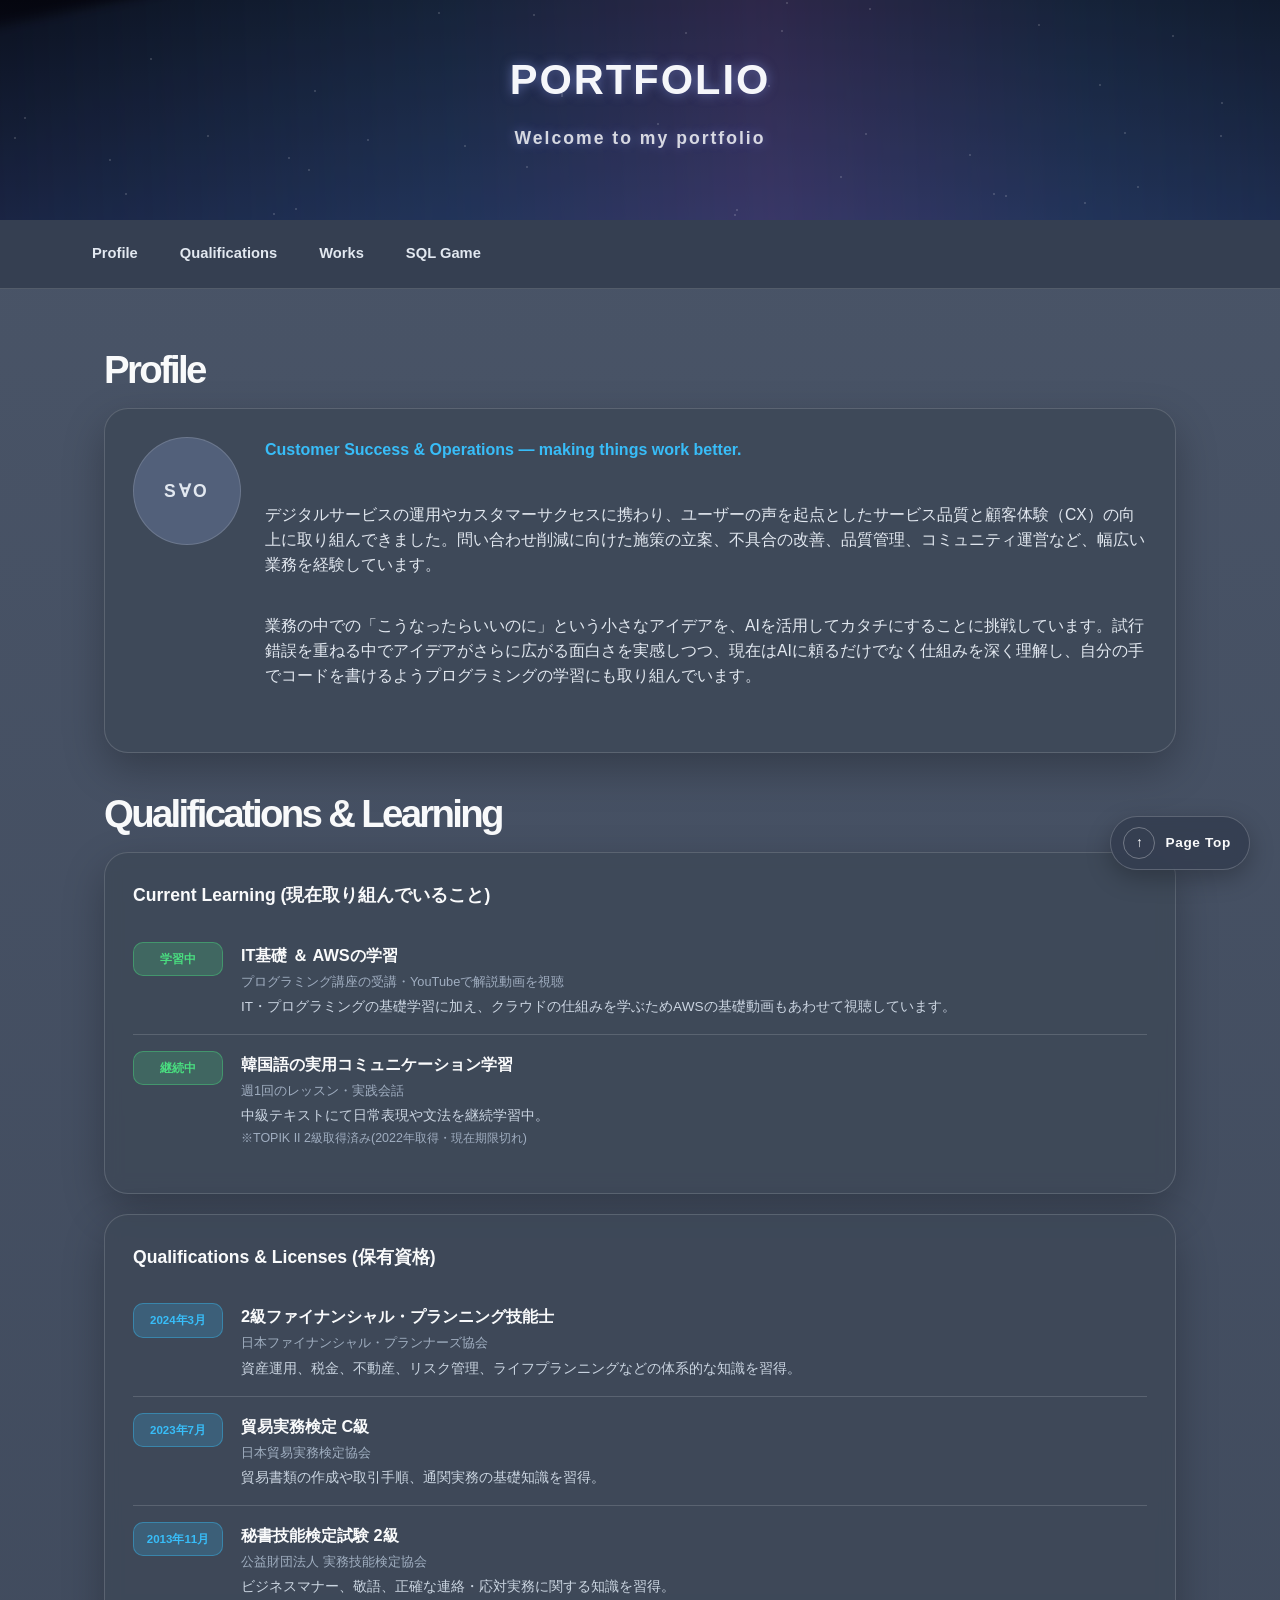
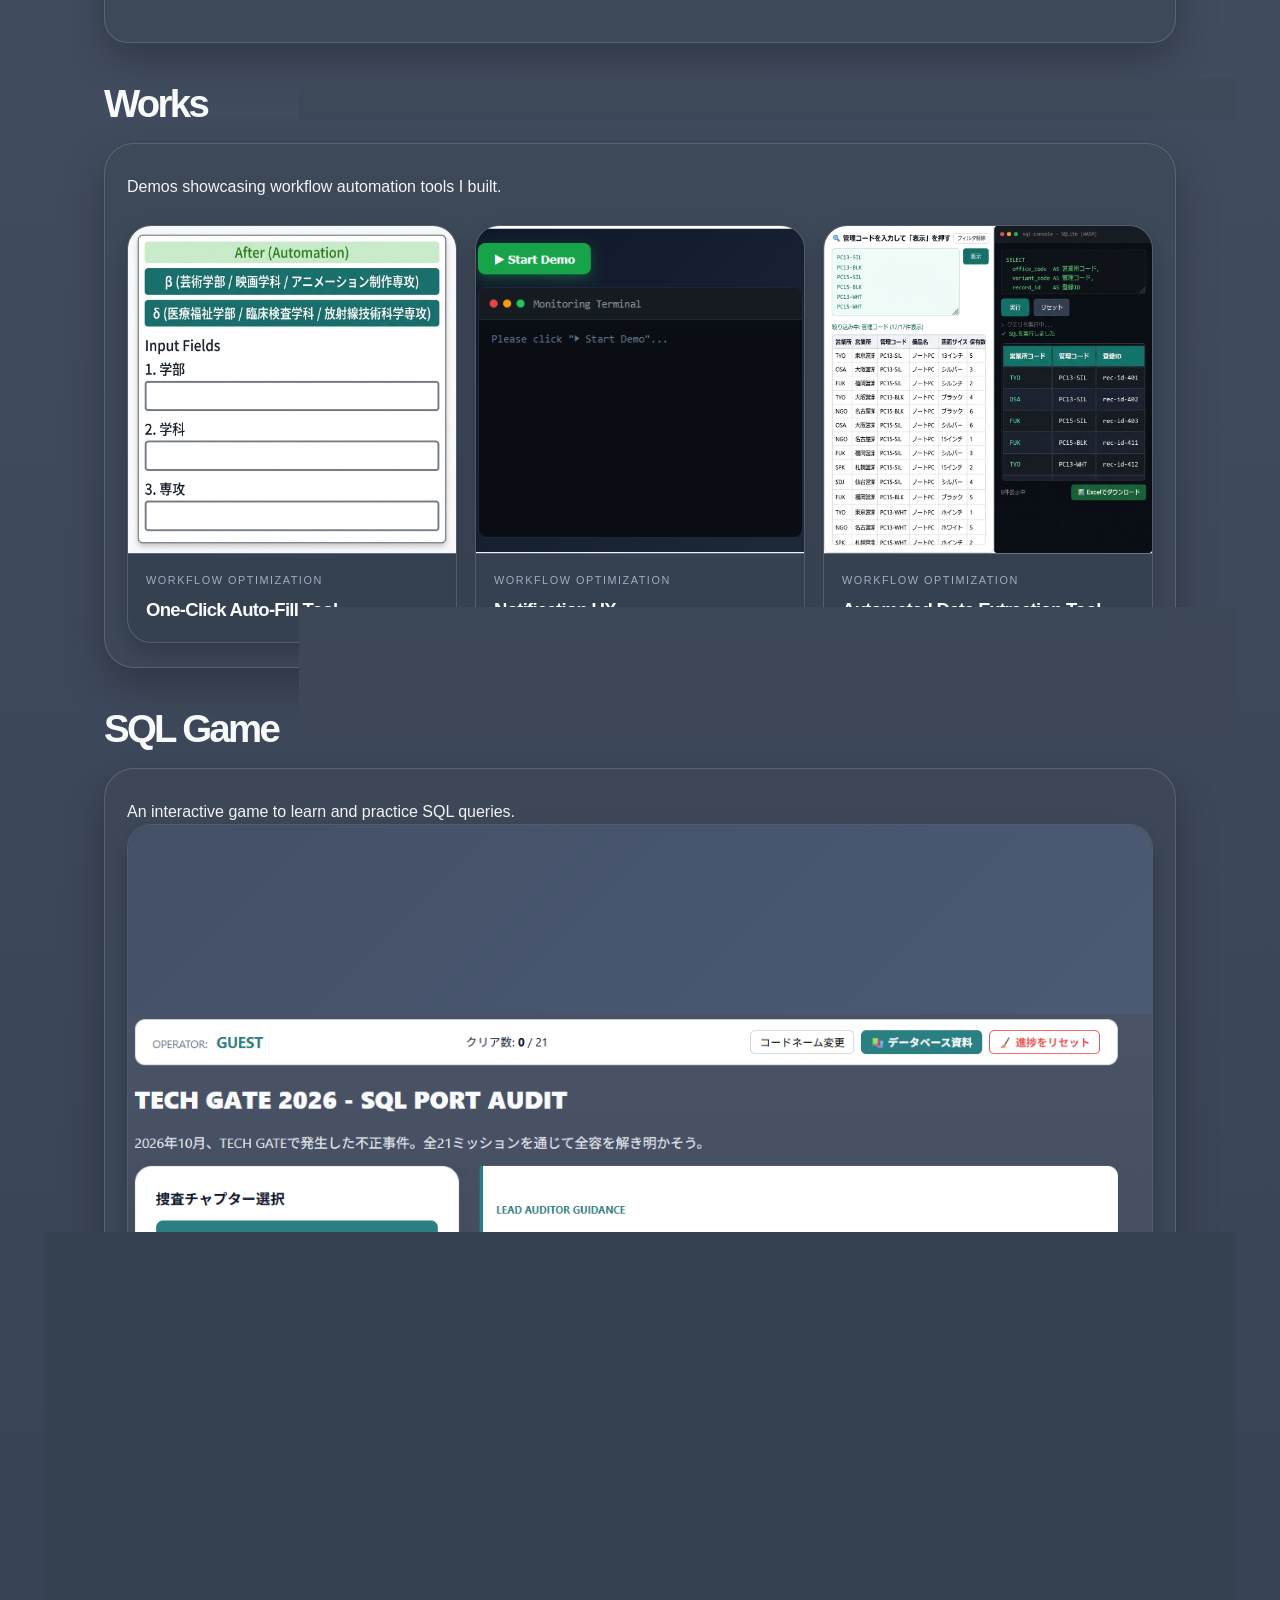
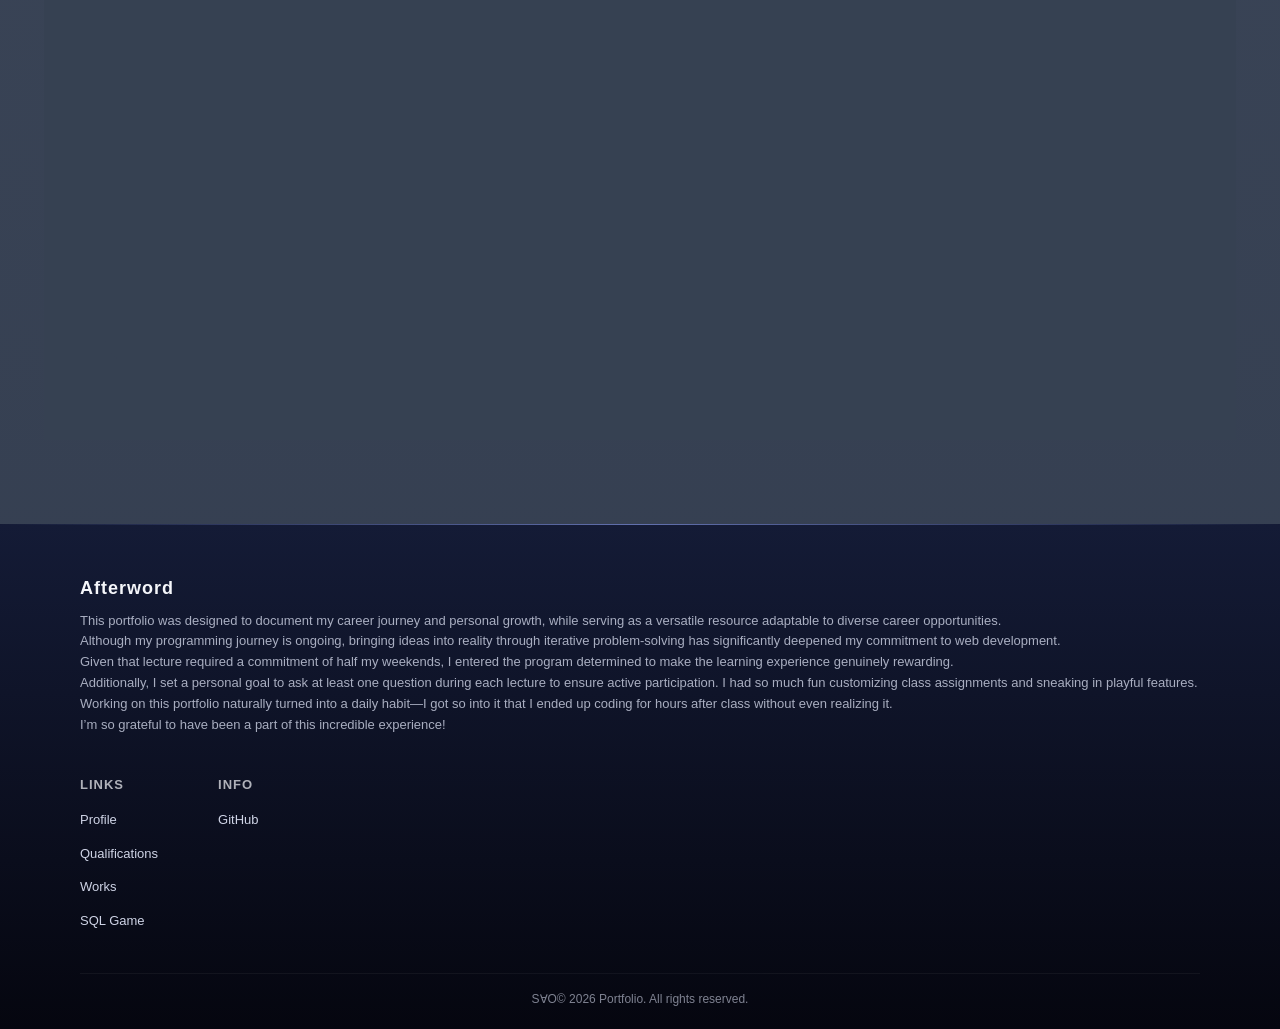
==== commit 2af8ca6f: "Update index.html" ====
--- a/index.html
+++ b/index.html
@@ -1,199 +1,230 @@
 <!DOCTYPE html>
 <html lang="ja">
 <head>
-    <meta charset="UTF-8">
-    <meta name="viewport" content="width=device-width, initial-scale=1.0">
-    <title>SQL PORT AUDIT GAME</title>
-    <!-- デザインの読み込み -->
-    <link rel="stylesheet" href="css/style.css">
-    <!-- sql.js (WebAssembly版SQLite) のCDN読み込み -->
-    <script src="https://cdnjs.cloudflare.com/ajax/libs/sql.js/1.8.0/sql-wasm.js"></script>
+  <meta charset="UTF-8">
+  <meta name="viewport" content="width=device-width, initial-scale=1.0">
+  <title>Portfolio</title>
+  <link rel="stylesheet" href="style.css">
 </head>
 <body>
-    <header>
-        <div style="max-width: 1200px; margin: 0 auto;">
-            <a href="/index.html#works" class="back-link">← Back to portfolio</a>
-        </div>
-    </header>
-
-    <div class="container">
-        <div class="status-bar">
-            <div>
-                <span style="font-size: 0.8rem; color: var(--muted);">OPERATOR:</span>
-                <strong id="display-codename" style="color: var(--teal); font-size: 1.1rem; margin-left: 6px;">GUEST</strong>
+
+<!-- ======================= ヘッダー ======================= -->
+<header id="top">
+  <div class="hero-banner">
+    <div class="milky-way"></div>
+    <div class="star-field"></div>
+    <span class="shooting-star s1"></span>
+    <span class="shooting-star s2"></span>
+    <span class="shooting-star s3"></span>
+    <!-- Welcome メッセージ -->
+    <span class="hero-banner-title">PORTFOLIO</span>
+    <span class="hero-banner-subtitle">Welcome to my portfolio</span>
+  </div>
+
+  <!-- ナビゲーションバー -->
+  <div class="nav-container">
+    <div class="nav-links">
+      <a href="#profile" class="nav-link">Profile</a>
+      <a href="#qualifications" class="nav-link">Qualifications</a>
+      <a href="#works" class="nav-link">Works</a>
+      <a href="#game" class="nav-link">SQL Game</a>
+    </div>
+  </div>
+</header>
+
+<!-- ======================= メインコンテンツ ======================= -->
+<div class="container">
+  <section id="profile">
+    <div class="section-title">Profile</div>
+    <div class="card">
+      <div class="profile-box">
+        <div class="profile-avatar">
+          <div class="profile-avatar-fallback">S∀O</div>
+        </div>
+        <div class="profile-info">
+          <div class="profile-role">Customer Success & Operations — making things work better.</div>
+           <div class="profile-desc">
+    　　　　<p>デジタルサービスの運用やカスタマーサクセスに携わり、ユーザーの声を起点としたサービス品質と顧客体験（CX）の向上に取り組んできました。問い合わせ削減に向けた施策の立案、不具合の改善、品質管理、コミュニティ運営など、幅広い業務を経験しています。</p>
+    　　　　<p>業務の中での「こうなったらいいのに」という小さなアイデアを、AIを活用してカタチにすることに挑戦しています。試行錯誤を重ねる中でアイデアがさらに広がる面白さを実感しつつ、現在はAIに頼るだけでなく仕組みを深く理解し、自分の手でコードを書けるようプログラミングの学習にも取り組んでいます。</p>
+　　　</div>
+      </div>
+    </div>
+  </section>
+
+  <section id="qualifications">
+    <div class="section-title">Qualifications & Learning</div>
+    <div class="card">
+      <div class="card-title">Current Learning (現在取り組んでいること)</div>
+      <div class="qual-row">
+        <div class="qual-date" style="background:rgba(74, 222, 128, 0.2); color:#4ade80; border:1px solid rgba(74, 222, 128, 0.4);">学習中</div>
+        <div class="qual-detail">
+
+          <div class="qual-title">IT基礎 ＆ AWSの学習</div>
+          <div class="qual-sub">プログラミング講座の受講・YouTubeで解説動画を視聴</div>
+          <div class="qual-desc">IT・プログラミングの基礎学習に加え、クラウドの仕組みを学ぶためAWSの基礎動画もあわせて視聴しています。</div>
+        </div>
+      </div>
+      <div class="qual-row">
+        <div class="qual-date" style="background:rgba(74, 222, 128, 0.2); color:#4ade80; border:1px solid rgba(74, 222, 128, 0.4);">継続中</div>
+        <div class="qual-detail">
+          <div class="qual-title">韓国語の実用コミュニケーション学習</div>
+          <div class="qual-sub">週1回のレッスン・実践会話</div>
+          <div class="qual-desc">中級テキストにて日常表現や文法を継続学習中。<br><span style="color:var(--muted); font-size:0.78rem;">※TOPIK II 2級取得済み(2022年取得・現在期限切れ)</span></div>
+        </div>
+      </div>
+    </div>
+
+    <div class="card">
+      <div class="card-title">Qualifications & Licenses (保有資格)</div>
+      <div class="qual-row">
+        <div class="qual-date">2024年3月</div>
+        <div class="qual-detail">
+          <div class="qual-title">2級ファイナンシャル・プランニング技能士</div>
+          <div class="qual-sub">日本ファイナンシャル・プランナーズ協会</div>
+          <div class="qual-desc">資産運用、税金、不動産、リスク管理、ライフプランニングなどの体系的な知識を習得。</div>
+        </div>
+      </div>
+      <div class="qual-row">
+        <div class="qual-date">2023年7月</div>
+        <div class="qual-detail">
+          <div class="qual-title">貿易実務検定 C級</div>
+          <div class="qual-sub">日本貿易実務検定協会</div>
+          <div class="qual-desc">貿易書類の作成や取引手順、通関実務の基礎知識を習得。</div>
+        </div>
+      </div>
+      <div class="qual-row">
+        <div class="qual-date">2013年11月</div>
+        <div class="qual-detail">
+          <div class="qual-title">秘書技能検定試験 2級</div>
+          <div class="qual-sub">公益財団法人 実務技能検定協会</div>
+          <div class="qual-desc">ビジネスマナー、敬語、正確な連絡・応対実務に関する知識を習得。</div>
+        </div>
+      </div>
+    </div>
+  </section>
+
+  <!-- Works セクション（自動化ツール系 1〜3） -->
+  <section id="works">
+    <div class="section-title">Works</div>
+    <div class="modern-works" aria-label="Workflow automation tool demos">
+      <p class="works-description">Demos showcasing workflow automation tools I built.</p>
+      <br>
+      <div class="works-grid">
+        <!-- カード 1 -->
+        <a class="work-card" href="work1/work1.html">
+          <div class="work-thumb tone-1">
+            <img src="works/work1.image.jpeg" alt="One-Click Auto-Fill Tool" class="work-img">
+          </div>
+          <div class="work-card-copy">
+            <p>Workflow Optimization</p>
+            <h3>One-Click Auto-Fill Tool</h3>
+          </div>
+        </a>
+
+        <!-- カード 2 -->
+        <a class="work-card" href="work2/work2.html">
+          <div class="work-thumb tone-2">
+            <img src="works/work2.image.png" alt="Notification UX" class="work-img">
+          </div>
+          <div class="work-card-copy">
+            <p>Workflow Optimization</p>
+            <h3>Notification UX</h3>
+          </div>
+        </a>
+
+        <!-- カード 3 -->
+        <a class="work-card" href="work3/work3-index.html">
+          <div class="work-thumb tone-3">
+            <img src="works/work3.image.jpeg" alt="Automated Data Extraction Tool" class="work-img">
+          </div>
+          <div class="work-card-copy">
+            <p>Workflow Optimization</p>
+            <h3>Automated Data Extraction Tool</h3>
+          </div>
+        </a>
+      </div>
+    </div>
+  </section>
+
+  <!-- ★独立させたセクション：SQL Game（カード4） -->
+  <section id="game">
+    <div class="section-title">SQL Game</div>
+    <div class="modern-works" aria-label="SQL Learning Game">
+      <p class="works-description">An interactive game to learn and practice SQL queries.</p>
+      
+      <div class="single-work-grid">
+        <a class="work-card" href="SQL_GAME/index.html">
+          <div class="work-thumb tone-1">
+            <img src="works/GAME.image.png" alt="SQL Learning Game" class="work-img game-work-img">
+          </div>
+          <div class="work-card-copy">
+            <p>Interactive Learning</p>
+            <h3>SQL Learning Game</h3>
+          </div>
+        </a>
+      </div>
+    </div>
+  </section>
+</div> <!-- /.container -->
+
+<!-- ======================= フッター（夜空・地平線デザイン） ======================= -->
+<footer class="site-footer">
+    <div class="footer-inner">
+        <!-- 左側：Afterword（横幅いっぱいに使う） -->
+        <div class="footer-col footer-afterword">
+            <h3>Afterword</h3>
+            <p>This portfolio was designed to document my career journey and personal growth, while serving as a versatile resource adaptable to diverse career opportunities.
+<br>Although my programming journey is ongoing, bringing ideas into reality through iterative problem-solving has significantly deepened my commitment to web development. <br>Given that lecture required a commitment of half my weekends, I entered the program determined to make the learning experience genuinely rewarding. 
+<br>Additionally, I set a personal goal to ask at least one question during each lecture to ensure active participation.
+I had so much fun customizing class assignments and sneaking in playful features. <br>Working on this portfolio naturally turned into a daily habit—I got so into it that I ended up coding for hours after class without even realizing it.
+<br>I’m so grateful to have been a part of this incredible experience!</p>
+        </div>
+        
+        <!-- 右側：LINKS と INFO を横並びにするグループ -->
+        <div class="footer-links-group">
+            <div class="footer-col">
+                <h4>Links</h4>
+                <ul>
+                    <li><a href="#profile">Profile</a></li>
+                    <li><a href="#qualifications">Qualifications</a></li>
+                    <li><a href="#works">Works</a></li>
+                    <li><a href="#game">SQL Game</a></li>
+                </ul>
             </div>
-            <div style="font-size: 0.85rem; align-items: center;">
-                クリア数: <strong id="stat-cleared">0</strong> / <span id="stat-total">21</span>
+            <div class="footer-col">
+                <h4>Info</h4>
+                <ul>
+                    <li><a href="https://github.com/" target="_blank">GitHub</a></li>
+                </ul>
             </div>
-            <div style="display: flex; gap: 8px;">
-                <button onclick="changeCodename()" style="background: transparent; border: 1px solid var(--border-color); padding: 4px 10px; border-radius: 6px; cursor: pointer; font-size: 0.78rem;">コードネーム変更</button>
-                <button onclick="openDatabaseLibrary()" class="library-btn">📚 データベース資料</button>
-                <button onclick="resetAllProgress()" class="btn-danger">🧹 進捗をリセット</button>
-            </div>
-        </div>
-
-        <h1 class="section-title">TECH GATE 2026 - SQL PORT AUDIT</h1>
-        <section class="game-intro" aria-labelledby="game-overview-title">
-            <h2 id="game-overview-title">ゲーム概要</h2>
-            <p>2026年10月、TECH GATEで発生した不正事件。あなたは監査チームの一員となり、SQLを使ってデータベースに隠された証拠を探し出します。</p>
-            <p>全21ミッションをクリアしながら、不正取引の全容を解き明かそう！</p>
-            <p><strong>SQL初心者でも大丈夫！</strong> SELECTやWHEREなどの基本操作からスタートし、少しずつステップアップできる構成です。ヒントや解説、データベース資料を活用しながら、自分のペースで捜査を進められます。</p>
-        </section>
-
-        <div class="game-layout">
-            <div class="card">
-                <h3 class="card-title">捜査チャプター選択</h3>
-                <div class="chapter-tabs" id="chapter-tabs"></div>
-                <h4 style="font-size: 0.85rem; font-weight: 700; color: var(--text-heading); margin-bottom: 6px;" id="current-chapter-title">問題一覧</h4>
-                <div class="sidebar-scroll">
-                    <ul class="mission-menu" id="mission-list"></ul>
-                </div>
-            </div>
-
-            <div>
-                <div class="dialogue-box">
-                    <div style="font-size: 0.75rem; font-weight: 700; color: var(--teal); text-transform: uppercase; margin-bottom: 4px;">Lead Auditor Guidance</div>
-                    <p id="dialogue-text" style="font-size: 0.92rem; color: var(--text-main);">システム準備完了...</p>
-                </div>
-
-                <div class="card">
-                    <h3 class="card-title" id="mission-title">読み込み中...</h3>
-                    <p style="font-size: 0.85rem; color: var(--text-sub); margin-bottom: 8px;" id="mission-desc"></p>
-                    
-                    <textarea id="sql-input" class="sql-textarea" rows="3" placeholder="ここにSQLクエリを入力してください..." oninput="saveCurrentInput()"></textarea>
-                    
-                    <div style="display: flex; justify-content: space-between; align-items: center; margin-top: 8px; flex-wrap: wrap; gap: 8px;">
-                        <span style="font-size: 0.78rem; color: var(--success);" id="status-guide">✅ ブラウザ内SQLite準備完了</span>
-                        <div style="display: flex; gap: 8px;">
-                            <button class="run-btn" id="run-action-btn" onclick="runQuery()">SQLを実行する 🚀</button>
-                            <button class="verify-btn" id="verify-action-btn" onclick="verifyMission()">この結果で正解を判定する ✅</button>
-                        </div>
-                    </div>
-
-                    <details class="info-details">
-                        <summary class="info-summary" id="glossary-summary">📖 データベース構造・カラム解説を見る</summary>
-                        <div class="info-content" id="glossary-content"></div>
-                    </details>
-
-                    <details class="info-details">
-                        <summary class="info-summary">💡 段階的ヒント（考え方・構造）を見る</summary>
-                        <div class="info-content" id="hint-area"></div>
-                        <button id="next-hint-btn" class="run-btn" style="margin: 10px 14px; font-size: 0.8rem; padding: 6px 12px; display: none;" onclick="showNextHint()">💡 次のヒントを見る</button>
-                    </details>
-
-                    <details class="info-details">
-                        <summary class="info-summary">📖 解説を見る</summary>
-                        <div class="info-content" id="mission-explanation">ここに解説が表示されます</div>
-                    </details>
-
-                    <details class="info-details">
-                        <summary class="info-summary">📖 解答を見る</summary>
-                        <div class="info-content" id="mission-expectedSql">ここに解答が表示されます</div>
-                    </details>
-                </div>
-
-                <div class="card">
-                    <div style="display: flex; justify-content: space-between; align-items: center; margin-bottom: 10px;">
-                        <h3 class="card-title" style="margin-bottom: 0;" id="result-title-label">捜査結果（証拠ログ）</h3>
-                        <span style="font-size: 0.85rem; font-weight: 700; color: var(--teal);" id="row-count">0 件ヒット</span>
-                    </div>
-                    <div id="briefing-tabs-container"></div>
-                    <div class="table-wrapper">
-                        <table id="result-table"></table>
-                    </div>
-                </div>
-            </div>
-        </div>
-    </div>
-
-    <!-- 制作メモ -->
-<div class="container" style="padding-top: 0; padding-bottom: 40px;">
-    <div class="memo-toggle-wrap">
-        <button id="memoBtnSql" class="memo-toggle-btn" onclick="toggleMemo('sql-port-audit-memo')">📝 制作メモを見る</button>
-        <div id="sql-port-audit-memo" class="memo-panel" style="display:none;">
-
-            <div class="memo-title">AIと一緒に考え、初心者目線で作り上げたSQL学習ゲーム</div>
-
-            <div class="memo-section-head">背景・制作のきっかけ</div>
-            <p class="memo-body">
-                SQLの学習後、ゲーム感覚で学べるサービスをいくつか試しましたが、英語中心だったり、初心者には難しいJOIN（テーブル結合）が早々に出てきたりと、続ける難しさを感じました。「もっと初心者に優しく、日本語で安心して学べる教材があったらいいな」と思い、自分の練習も兼ねて制作を始めました。
-                <br>
-                ストーリーの題材には、貿易関連の資格知識や空港の現場を描いたドラマに加え、授業で学んだ「容量偽装USB」も取り入れています。これらの興味や学びを掛け合わせ、輸入取引や税関検査、不正な取引の追跡をテーマにした捜査型の学習コンテンツとして形にしました。
-            </p>
-
-            <div class="memo-section-head">工夫した点・苦労した点</div>
-            <p class="memo-body">
-                特に意識したのは、少しずつ理解を積み重ねられる出題順です。基本的なSELECTから始まり、WHERE、ORDER BY、集計関数、GROUP BY、HAVING、そしてJOINへと段階的に広がる全21問を考えました。
-                <br>
-                一度に新しい構文を詰め込まないよう、たとえばCASE WHENは基本形を学んでから次の問題で比較条件を組み込む二段階にするなど、ROUND・BETWEEN・LIKEも含めて順番を何度も見直しています。
-                <br>
-                また、新しいテーブルが出てきたときに迷わないよう、テーブル構造やカラムの意味を確認できる資料・ポップアップ表示も検討しました。各問題にストーリー会話や段階的なヒント、SQLの解説を用意し、丸暗記ではなく自分で考えながら進められる教材を目指しています。
-            </p>
-
-            <div class="memo-section-head">AIの活用について</div>
-            <p class="memo-body">
-                生成AIはコード作成の補助だけでなく、企画やカリキュラムを一緒に考える相談相手として活用しました。
-                <br>
-                最初から丸投げするのではなく、自分のアイデアや疑問を言葉にして伝え、提案をもとに何度も調整を重ねています。問題構成のバランスやCASE WHENを二段階に分ける工夫、テーブル構造のポップアップ表示といったアイデアも、AIとの対話から生まれました。
-                <br>
-                提案をそのまま採用せず「初心者にとって本当に分かりやすいか？」と問い直し続けたことで、AIは考えを整理し、アイデアを具体的な機能へ一緒に育ててくれる心強いパートナーになると実感しました。
-            </p>
-
-            <div class="memo-section-head">今後の課題・目標</div>
-            <p class="memo-body">
-                AIのおかげでアイデアを形にするスピードはぐっと上がりましたが、作られたコードの仕組みを自分自身で十分に理解しきれていない点が課題です。
-                <br>
-                これからはAIが書いたコードを一つひとつ読み解き、HTML・CSS・JavaScriptの役割や処理の流れをしっかり理解したいです。AIに頼りきるのではなく、提案を自分で判断・修正しながら、自力でも同等のアプリを設計・開発できる力を身につけるのが目標です。
-                <br>
-                自分がSQLで感じた「難しさ」を忘れず、これから学ぶ人が楽しく取り組める教材へとアップデートし続けていきます。
-            </p>
-
-        </div>
-    </div>
-</div>
-
-    <!-- JavaScriptの読み込み順序 -->
-    <script src="js/missions.js"></script>
-    <script src="js/database.js"></script>
-    <script src="js/game.js"></script>
-
-    <div id="database-library-modal" class="database-modal" role="dialog" aria-modal="true" aria-labelledby="database-library-title" style="display: none;">
-        <div class="database-modal-backdrop" onclick="closeDatabaseLibrary()"></div>
-        <div class="database-modal-panel">
-            <div class="database-modal-header">
-                <div>
-                    <div id="database-library-kicker" class="database-modal-kicker">捜査資料室</div>
-                    <h2 id="database-library-title">データベース資料</h2>
-                </div>
-                <button type="button" class="database-modal-close" onclick="closeDatabaseLibrary()" aria-label="閉じる">×</button>
-            </div>
-            <div id="database-library-new-data" class="database-modal-notice" style="display: none;">
-                新しい捜査資料が届きました
-            </div>
-            <div id="database-library-content" class="database-library-content"></div>
-        </div>
-    </div>
-
-    <div id="join-diagram-modal" class="database-modal" role="dialog" aria-modal="true" aria-labelledby="join-diagram-title" style="display: none;">
-        <div class="database-modal-backdrop" onclick="closeJoinDiagram()"></div>
-        <div class="database-modal-panel join-diagram-panel">
-            <div class="database-modal-header">
-                <div>
-                    <div class="database-modal-kicker">第5章：テーブル結合の図解</div>
-                    <h2 id="join-diagram-title">JOIN図解</h2>
-                </div>
-                <button type="button" class="database-modal-close" onclick="closeJoinDiagram()" aria-label="閉じる">×</button>
-            </div>
-            <div class="join-diagram-tabs" aria-label="JOIN図解の種類">
-                <button type="button" class="join-diagram-tab active" onclick="showJoinDiagram('JOIN.png', this)">JOIN全体像</button>
-                <button type="button" class="join-diagram-tab" onclick="showJoinDiagram('INNER JOIN.png', this)">INNER JOIN</button>
-                <button type="button" class="join-diagram-tab" onclick="showJoinDiagram('LEFT JOIN.png', this)">LEFT JOIN</button>
-            </div>
-            <div class="join-diagram-body">
-                <img id="join-diagram-image" src="JOIN.png" alt="JOIN全体像の図解">
-            </div>
-            <p class="join-diagram-note">※下の図は仕組みを理解しやすくするためのミニ例です。実際の捜査データでは、取引IDや検査記録の内容が異なります。</p>
-        </div>
-    </div>
+        </div>
+    </div>
+    
+    <div class="footer-bottom">
+        S∀O&copy; 2026 Portfolio. All rights reserved.
+    </div>
+</footer>
+
+<!-- トップに戻るボタン（Page Top） -->
+<a href="#top" class="back-to-top" title="トップに戻る">
+    <span class="back-to-top-icon">↑</span>
+    <span class="back-to-top-text">Page Top</span>
+</a>
+
+<!-- 流れ星・星空のアニメーション用スクリプト -->
+<script>
+    const field = document.querySelector('.star-field');
+    if (field) {
+        for (let i = 0; i < 40; i++) {
+            const s = document.createElement('span');
+            s.className = 'star';
+            s.style.top = Math.random() * 100 + '%';
+            s.style.left = Math.random() * 100 + '%';
+            s.style.animationDelay = (Math.random() * 3).toFixed(2) + 's';
+            s.style.animationDuration = (2 + Math.random() * 2).toFixed(2) + 's';
+            field.appendChild(s);
+        }
+    }
+</script>
 </body>
 </html>
--- a/style.css
+++ b/style.css
@@ -0,0 +1,493 @@
+:root {
+  /* ---- 夜空・フッター用の変数 ---- */
+  --sky-top: #05060f;
+  --sky-bottom: #141b36;
+  --nebula-1: rgba(167, 139, 250, 0.25);
+  --nebula-2: rgba(96, 165, 250, 0.18);
+  --text-light: #f5f6fa;
+
+  --bg: #4a5568;           
+  --bg-strong: #333d4f;      
+  --panel: rgba(62, 72, 88, 0.85);   
+  --panel-strong: #414c62;
+  --ink: #f3f4f6;
+  --muted: #a0aec0;
+  --line: rgba(255, 255, 255, 0.15);   /* 境界線のライン */
+  --shadow: 0 16px 40px rgba(0, 0, 0, 0.25);
+  --teal: #38bdf8;
+  --teal-hover: #7dd3fc;
+  --border-color: rgba(255, 255, 255, 0.2);
+  --text-heading: #f9fafb;
+  --text-sub: #e2e8f0;
+  --text-main: #cbd5e1;
+  --card-bg: rgba(62, 72, 88, 0.9);
+}
+
+* { box-sizing: border-box; margin: 0; padding: 0; }
+html { scroll-behavior: smooth; }
+body {
+  margin: 0;
+  font-family: -apple-system, BlinkMacSystemFont, "Segoe UI", "Hiragino Sans", sans-serif;
+  background: linear-gradient(180deg, var(--bg) 0%, var(--bg-strong) 100%);
+  color: var(--ink);
+  line-height: 1.6;
+}
+
+a { color: inherit; text-decoration: none; }
+
+header {
+  position: sticky;
+  top: 0;
+  z-index: 20;
+}
+
+.nav-container {
+  background: rgba(51, 61, 79, 0.9);
+  border-bottom: 1px solid var(--line);
+  backdrop-filter: blur(12px);
+  padding: 14px 24px;
+}
+
+.nav-links {
+  max-width: 1120px;
+  margin: 0 auto;
+  display: flex;
+  gap: 18px;
+  align-items: center;
+}
+
+.nav-link {
+  font-size: 0.92rem;
+  font-weight: 600;
+  color: var(--text-sub);
+  padding: 8px 12px;
+  border-radius: 8px;
+  transition: background 0.2s, color 0.2s;
+}
+
+.nav-link:hover {
+  background: rgba(255, 255, 255, 0.1);
+  color: #fff;
+}
+
+/* ======================= バナー (夜空演出) ======================= */
+.hero-banner {
+    position: relative;
+    width: 100%;
+    height: 220px;
+    overflow: hidden;
+    background: linear-gradient(180deg, var(--sky-top) 0%, var(--sky-bottom) 100%);
+}
+
+.milky-way {
+    position: absolute;
+    top: -60%;
+    left: -20%;
+    width: 160%;
+    height: 220%;
+    background: linear-gradient(100deg,
+        transparent 0%,
+        var(--nebula-2) 35%,
+        var(--nebula-1) 50%,
+        var(--nebula-2) 65%,
+        transparent 100%);
+    filter: blur(6px);
+    transform: rotate(-12deg);
+    animation: drift 25s ease-in-out infinite alternate;
+    pointer-events: none;
+}
+@keyframes drift {
+    0%   { transform: rotate(-12deg) translateX(0); }
+    100% { transform: rotate(-12deg) translateX(50px); }
+}
+
+.star-field { position: absolute; inset: 0; pointer-events: none; }
+.star {
+    position: absolute;
+    width: 2px;
+    height: 2px;
+    background: #fff;
+    border-radius: 50%;
+    opacity: .2;
+    animation-name: twinkle;
+    animation-timing-function: ease-in-out;
+    animation-iteration-count: infinite;
+}
+@keyframes twinkle {
+    0%, 100% { opacity: .15; transform: scale(1); }
+    50%      { opacity: 1;   transform: scale(1.7); }
+}
+
+.shooting-star {
+    position: absolute;
+    width: 110px;
+    height: 2px;
+    background: linear-gradient(90deg, rgba(255,255,255,0) 0%, rgba(255,255,255,0.95) 100%);
+    transform: rotate(18deg);
+    opacity: 0;
+    animation-name: shoot;
+    animation-timing-function: linear;
+    animation-iteration-count: infinite;
+    pointer-events: none;
+}
+.shooting-star::after {
+    content: '';
+    position: absolute;
+    right: -1px; top: 50%;
+    width: 3px; height: 3px;
+    background: #fff;
+    border-radius: 50%;
+    box-shadow: 0 0 8px 2px rgba(255,255,255,0.9);
+    transform: translateY(-50%);
+}
+.shooting-star.s1 { top: 15%; animation-duration: 7s;  animation-delay: 0s; }
+.shooting-star.s2 { top: 45%; animation-duration: 9s;  animation-delay: 3.2s; }
+.shooting-star.s3 { top: 70%; animation-duration: 11s; animation-delay: 5.8s; }
+
+@keyframes shoot {
+    0%   { left: -15%; opacity: 0; }
+    4%   { opacity: 1; }
+    22%  { left: 110%; opacity: 0; }
+    100% { left: 110%; opacity: 0; }
+}
+
+.hero-banner-title, .hero-banner-subtitle {
+    position: absolute; left: 50%; z-index: 3; color: var(--text-light);
+    letter-spacing: 2px; font-weight: 700; white-space: nowrap;
+    text-shadow: 0 0 12px rgba(150, 170, 255, 0.5);
+}
+.hero-banner-title { top: 80px; transform: translate(-50%, -50%); font-size: clamp(2rem, 3.5vw, 2.6rem); line-height: 1.4; }
+.hero-banner-subtitle { top: 138px; transform: translate(-50%, -50%); font-size: clamp(0.9rem, 2vw, 1.1rem); line-height: 1.4; opacity: 0.85; }
+
+/* ======================= メインコンテンツ ======================= */
+.container {
+  max-width: 1120px;
+  margin: 0 auto;
+  padding: 40px 24px 60px;
+}
+
+section {
+  margin-bottom: 40px;
+}
+
+.section-title {
+  font-size: clamp(2rem, 3vw, 3.2rem);
+  line-height: 1.08;
+  letter-spacing: -0.07em;
+  font-weight: 800;
+  margin: 20px 0 18px;
+  color: var(--text-heading);
+}
+
+.card {
+  background: var(--panel);
+  border: 1px solid var(--line);
+  border-radius: 24px;
+  padding: 28px;
+  box-shadow: var(--shadow);
+  margin-bottom: 20px;
+  backdrop-filter: blur(8px);
+}
+
+.card-title { font-size: 1.1rem; font-weight: 700; color: var(--text-heading); margin-bottom: 16px; }
+
+/* プロフィール */
+.profile-box {
+  display: flex;
+  align-items: flex-start;
+  gap: 24px;
+}
+
+.profile-avatar {
+  width: 108px;
+  height: 108px;
+  border-radius: 50%;
+  background: #52607a;
+  display: grid;
+  place-items: center;
+  border: 1px solid var(--line);
+  flex-shrink: 0;
+  overflow: hidden;
+}
+
+.profile-avatar-fallback {
+  font-size: 1.1rem;
+  letter-spacing: 0.18em;
+  color: var(--text-sub);
+  font-weight: 700;
+}
+
+.profile-info { flex: 1; }
+.profile-role {
+  color: var(--teal);
+  font-weight: 700;
+  margin-bottom: 14px;
+  font-size: 1rem;
+}
+.profile-desc p {
+  margin-bottom: 10px;
+  color: var(--text-sub);
+  font-size: 0.98rem;
+}
+
+/* 資格・学習リスト */
+.qual-row {
+  display: flex;
+  gap: 18px;
+  padding: 16px 0;
+  border-bottom: 1px solid var(--line);
+}
+.qual-row:last-child { border-bottom: none; }
+.qual-date {
+  min-width: 90px;
+  text-align: center;
+  padding: 7px 8px;
+  border-radius: 10px;
+  font-size: 0.72rem;
+  font-weight: 700;
+  background: rgba(56, 189, 248, 0.2);
+  color: #38bdf8;
+  height: fit-content;
+  border: 1px solid rgba(56, 189, 248, 0.4);
+}
+.qual-detail { flex: 1; }
+.qual-title { font-size: 1.02rem; font-weight: 700; margin-bottom: 4px; color: var(--text-heading); }
+.qual-sub { font-size: 0.8rem; color: var(--muted); margin-bottom: 4px; }
+.qual-desc { font-size: 0.85rem; color: var(--text-main); }
+
+/* Worksセクション */
+.modern-works {
+  background: var(--panel);
+  border: 1px solid var(--line);
+  border-radius: 30px;
+  padding: 30px 22px 24px;
+  box-shadow: var(--shadow);
+  margin: 8px 0 32px;
+  backdrop-filter: blur(8px);
+}
+.modern-works-header { margin-bottom: 22px; }
+.section-kicker {
+  display: inline-block;
+  font-size: 0.72rem;
+  letter-spacing: 0.18em;
+  text-transform: uppercase;
+  color: var(--muted);
+  margin-bottom: 8px;
+}
+.modern-works-header h2 {
+  font-size: clamp(2rem, 2.3vw, 2.7rem);
+  line-height: 1.08;
+  letter-spacing: -0.06em;
+  font-weight: 800;
+  color: var(--text-heading);
+}
+
+.works-grid {
+  display: grid;
+  grid-template-columns: repeat(3, minmax(0, 1fr));
+  gap: 18px;
+}
+.work-card {
+  display: block;
+  background: rgba(51, 61, 79, 0.6);
+  border: 1px solid var(--line);
+  border-radius: 24px;
+  overflow: hidden;
+  box-shadow: 0 10px 22px rgba(0,0,0,0.2);
+  transition: transform 0.18s ease, box-shadow 0.18s ease, border-color 0.18s ease;
+}
+.work-card:hover,
+.work-card:focus-visible {
+  transform: translateY(-4px);
+  box-shadow: 0 20px 40px rgba(0,0,0,0.4);
+  border-color: rgba(150,170,255,0.4);
+  outline: none;
+}
+
+.work-thumb {
+  position: relative;
+  width: 100%;
+  aspect-ratio: 1 / 1;
+  border-bottom: 1px solid var(--line);
+  display: flex;
+  align-items: center;
+  justify-content: center;
+  overflow: hidden;
+}
+.work-img {
+  width: 100%;
+  height: 100%;
+  object-fit: cover;
+  object-position: center;
+}
+.game-work-img {
+  object-fit: contain;
+}
+.tone-1 { background: linear-gradient(135deg, #435068 0%, #52607a 100%); }
+.tone-2 { background: linear-gradient(135deg, #3d4a60 0%, #4a5872 100%); }
+.tone-3 { background: linear-gradient(135deg, #48566f 0%, #576684 100%); }
+
+.work-card-copy {
+  padding: 18px 18px 20px;
+}
+.work-card-copy p {
+  font-size: 0.68rem;
+  text-transform: uppercase;
+  letter-spacing: 0.14em;
+  color: var(--muted);
+  margin-bottom: 8px;
+}
+.work-card-copy h3 {
+  font-size: 1.16rem;
+  line-height: 1.35;
+  letter-spacing: -0.04em;
+  color: var(--text-heading);
+}
+
+/* ======================= フッター (夜空・地平線デザイン) ======================= */
+.site-footer {
+    position: relative;
+    margin-top: 60px;
+    background: linear-gradient(180deg, var(--sky-bottom) 0%, var(--sky-top) 100%);
+    color: #cfd4e6;
+    padding: 50px 20px 20px;
+    overflow: hidden;
+}
+.site-footer::before {
+    content: '';
+    position: absolute;
+    top: 0; left: 0; right: 0;
+    height: 1px;
+    background: linear-gradient(90deg, transparent, rgba(150,170,255,0.6), transparent);
+}
+
+/* 全体のレイアウトを縦に並べる構造に変更 */
+.footer-inner {
+    max-width: 1120px;
+    margin: 0 auto;
+    display: flex;
+    flex-direction: column;
+    gap: 40px;
+}
+
+/* Afterwordエリア（上段） */
+.footer-afterword {
+    width: 100%;
+}
+
+.footer-afterword p {
+    font-size: 13px;
+    line-height: 1.6;
+    opacity: .8;
+    margin: 0;
+    max-width: none;
+}
+
+.footer-links-group {
+    display: flex;
+    gap: 60px;
+}
+
+.footer-col {
+    min-width: 0;
+}
+.footer-col h3 {
+    color: var(--text-light);
+    margin: 0 0 8px;
+    font-size: 18px;
+    letter-spacing: 1px;
+}
+.footer-col h4 {
+    color: var(--text-light);
+    margin: 0 0 10px;
+    font-size: 13px;
+    letter-spacing: 1px;
+    text-transform: uppercase;
+    opacity: .7;
+}
+.footer-col ul {
+    list-style: none;
+    margin: 0;
+    padding: 0;
+}
+.footer-col li { margin-bottom: 8px; }
+.footer-col a {
+    color: #cfd4e6;
+    text-decoration: none;
+    font-size: 13px;
+    transition: color .2s ease;
+}
+.footer-col a:hover {
+    color: #fff;
+    text-shadow: 0 0 8px rgba(150,170,255,0.8);
+}
+.footer-bottom {
+    max-width: 1120px;
+    margin: 32px auto 0;
+    padding-top: 16px;
+    border-top: 1px solid rgba(255,255,255,0.08);
+    font-size: 12px;
+    opacity: .6;
+    text-align: center;
+}
+
+/* ======================= トップに戻るボタン（Page Top） ======================= */
+.back-to-top {
+    position: fixed;
+    bottom: 30px;
+    right: 30px;
+    display: inline-flex;
+    align-items: center;
+    gap: 10px;
+    padding: 10px 18px 10px 12px;
+    background: rgba(51, 61, 79, 0.85);
+    color: var(--text-sub);
+    border: 1px solid rgba(255, 255, 255, 0.2);
+    border-radius: 50px;
+    box-shadow: 0 8px 24px rgba(0, 0, 0, 0.25);
+    z-index: 99;
+    backdrop-filter: blur(8px);
+    text-decoration: none;
+    transition: all 0.25s ease;
+}
+
+.back-to-top-icon {
+    display: inline-flex;
+    align-items: center;
+    justify-content: center;
+    width: 32px;
+    height: 32px;
+    border: 1px solid rgba(255, 255, 255, 0.3);
+    border-radius: 50%;
+    font-size: 0.85rem;
+    color: #fff;
+    transition: background 0.2s;
+}
+
+.back-to-top-text {
+    font-size: 0.85rem;
+    font-weight: 600;
+    letter-spacing: 0.05em;
+    color: var(--text-heading);
+}
+
+.back-to-top:hover {
+    background: rgba(67, 80, 104, 0.95);
+    transform: translateY(-4px);
+    box-shadow: 0 12px 32px rgba(0, 0, 0, 0.35);
+    border-color: var(--teal);
+}
+
+.back-to-top:hover .back-to-top-icon {
+    background: var(--teal);
+    border-color: var(--teal);
+    color: #fff;
+}
+
+/* レスポンシブ対応 */
+@media (max-width: 760px) {
+  .works-grid { grid-template-columns: 1fr; }
+  .profile-box { flex-direction: column; }
+  .qual-row { flex-direction: column; gap: 4px; }
+  .footer-inner { grid-template-columns: 1fr; gap: 24px; }
+}
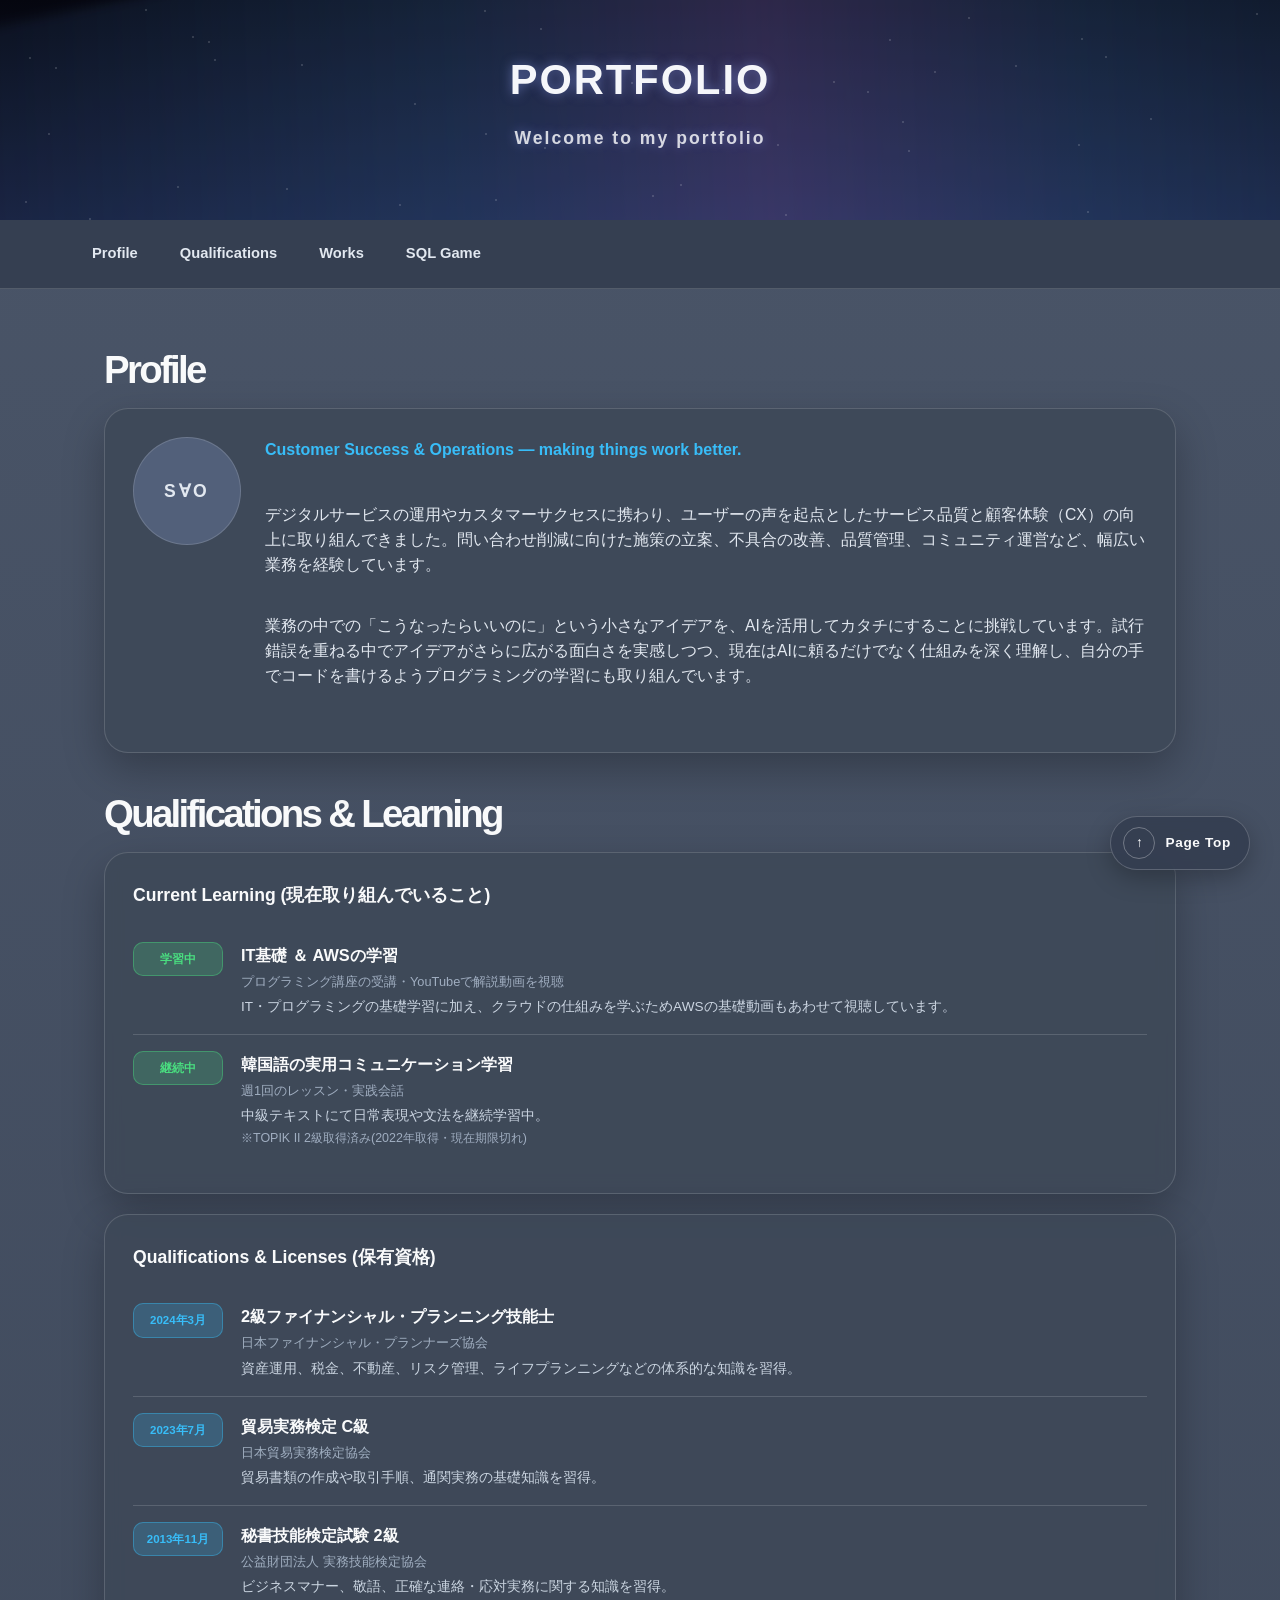
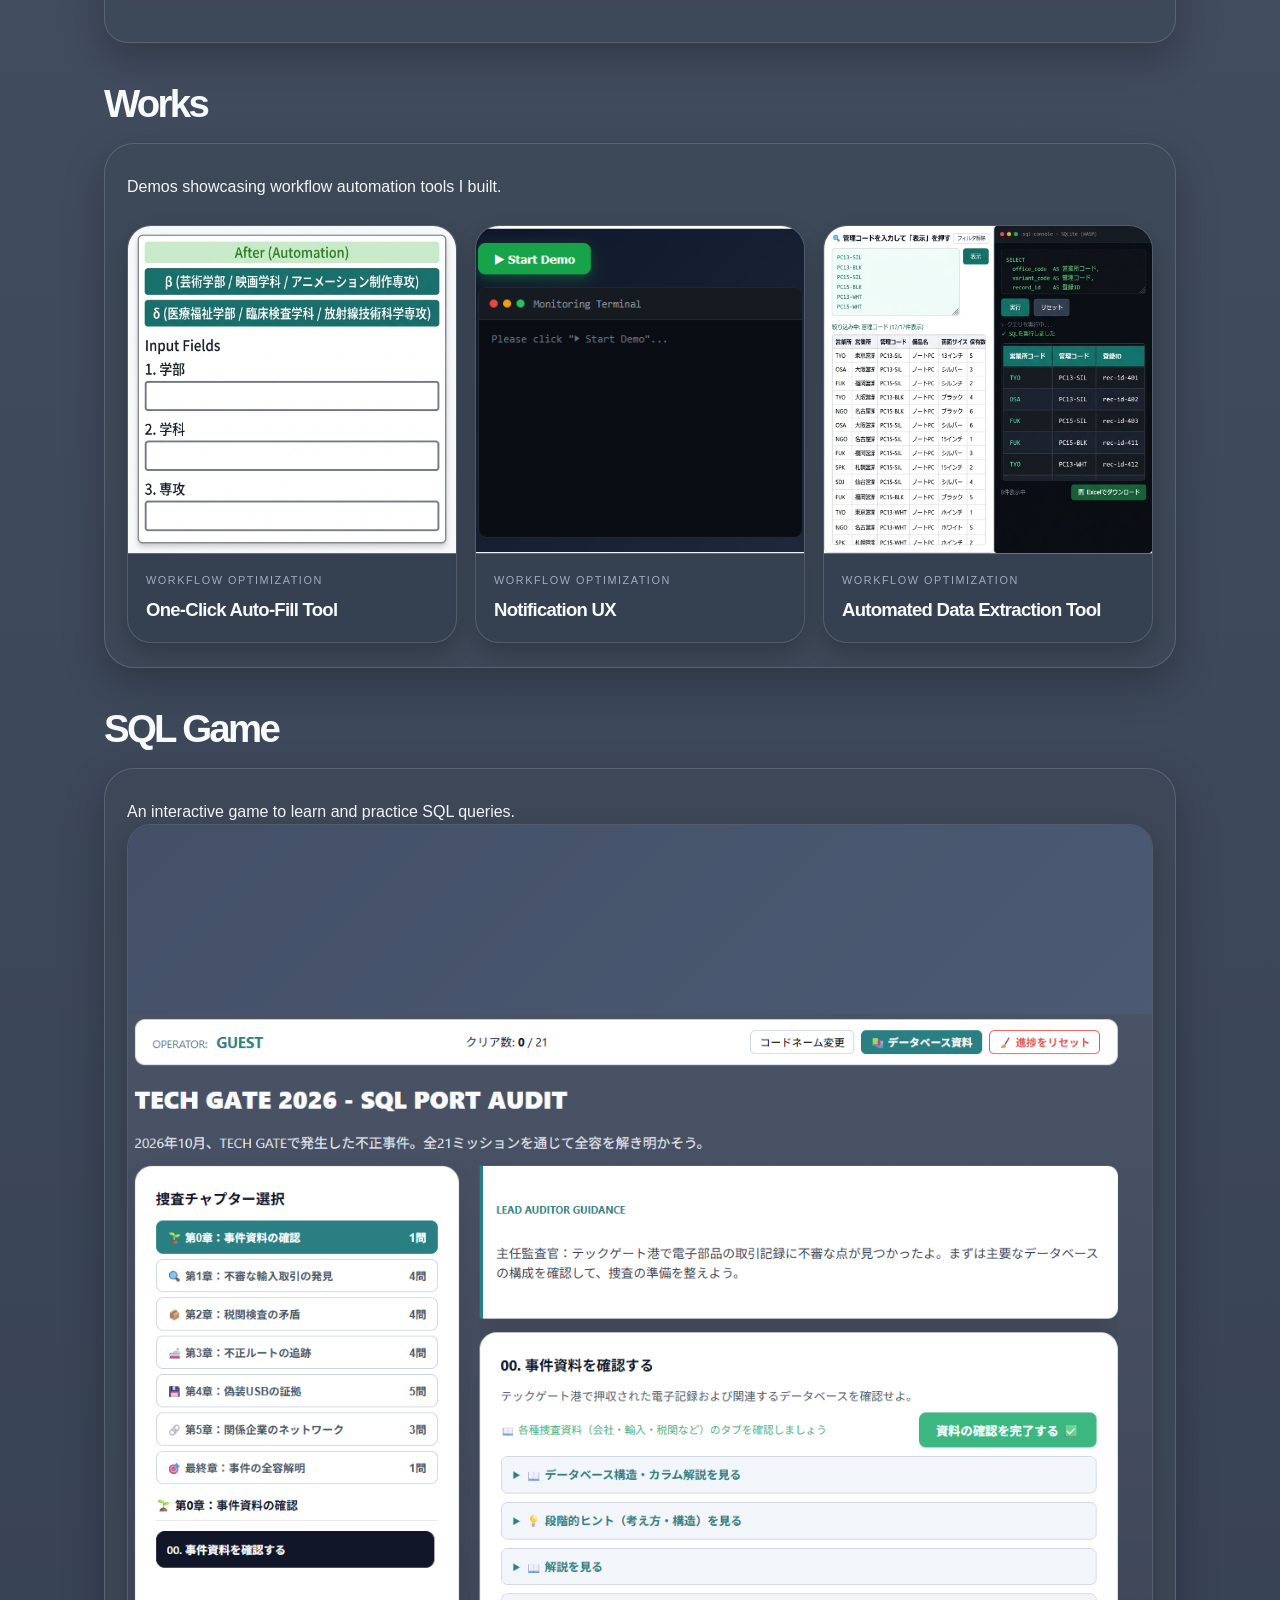
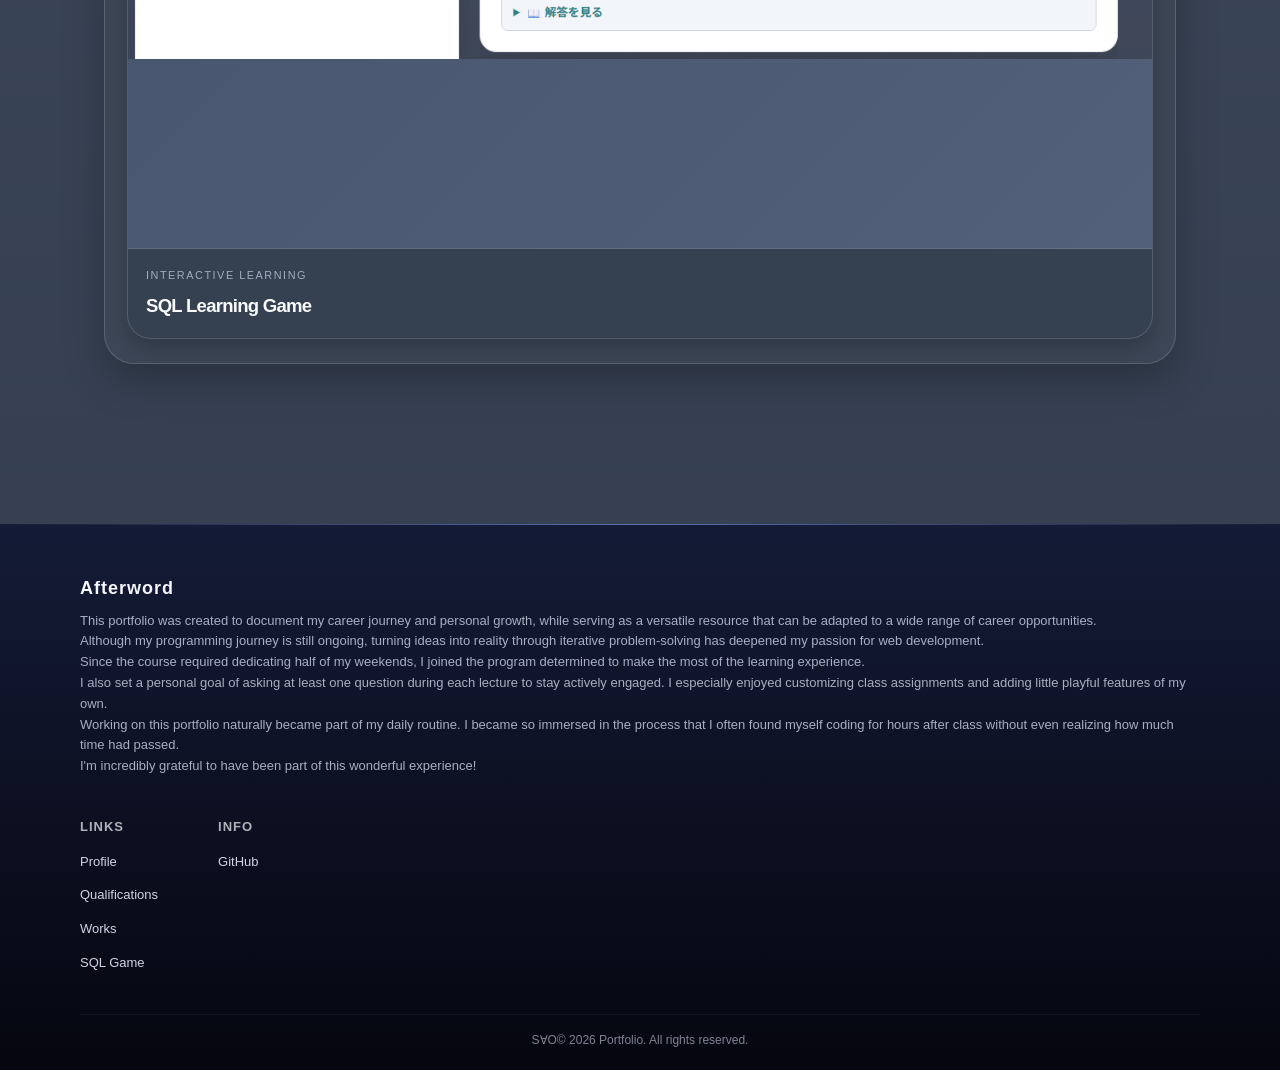
==== commit bec4947e: "Revise Afterword text in footer for clarity Updated the Afterword section in the footer to enhance c" ====
--- a/index.html
+++ b/index.html
@@ -170,15 +170,18 @@
 <!-- ======================= フッター（夜空・地平線デザイン） ======================= -->
 <footer class="site-footer">
     <div class="footer-inner">
-        <!-- 左側：Afterword（横幅いっぱいに使う） -->
-        <div class="footer-col footer-afterword">
-            <h3>Afterword</h3>
-            <p>This portfolio was designed to document my career journey and personal growth, while serving as a versatile resource adaptable to diverse career opportunities.
-<br>Although my programming journey is ongoing, bringing ideas into reality through iterative problem-solving has significantly deepened my commitment to web development. <br>Given that lecture required a commitment of half my weekends, I entered the program determined to make the learning experience genuinely rewarding. 
-<br>Additionally, I set a personal goal to ask at least one question during each lecture to ensure active participation.
-I had so much fun customizing class assignments and sneaking in playful features. <br>Working on this portfolio naturally turned into a daily habit—I got so into it that I ended up coding for hours after class without even realizing it.
-<br>I’m so grateful to have been a part of this incredible experience!</p>
-        </div>
+    <!-- 左側：Afterword（横幅いっぱいに使う） -->
+<div class="footer-col footer-afterword">
+    <h3>Afterword</h3>
+    <p>
+        This portfolio was created to document my career journey and personal growth, while serving as a versatile resource that can be adapted to a wide range of career opportunities.
+        <br>Although my programming journey is still ongoing, turning ideas into reality through iterative problem-solving has deepened my passion for web development.
+        <br>Since the course required dedicating half of my weekends, I joined the program determined to make the most of the learning experience.
+        <br>I also set a personal goal of asking at least one question during each lecture to stay actively engaged. I especially enjoyed customizing class assignments and adding little playful features of my own.
+        <br>Working on this portfolio naturally became part of my daily routine. I became so immersed in the process that I often found myself coding for hours after class without even realizing how much time had passed.
+        <br> I'm incredibly grateful to have been part of this wonderful experience!
+    </p>
+</div>
         
         <!-- 右側：LINKS と INFO を横並びにするグループ -->
         <div class="footer-links-group">
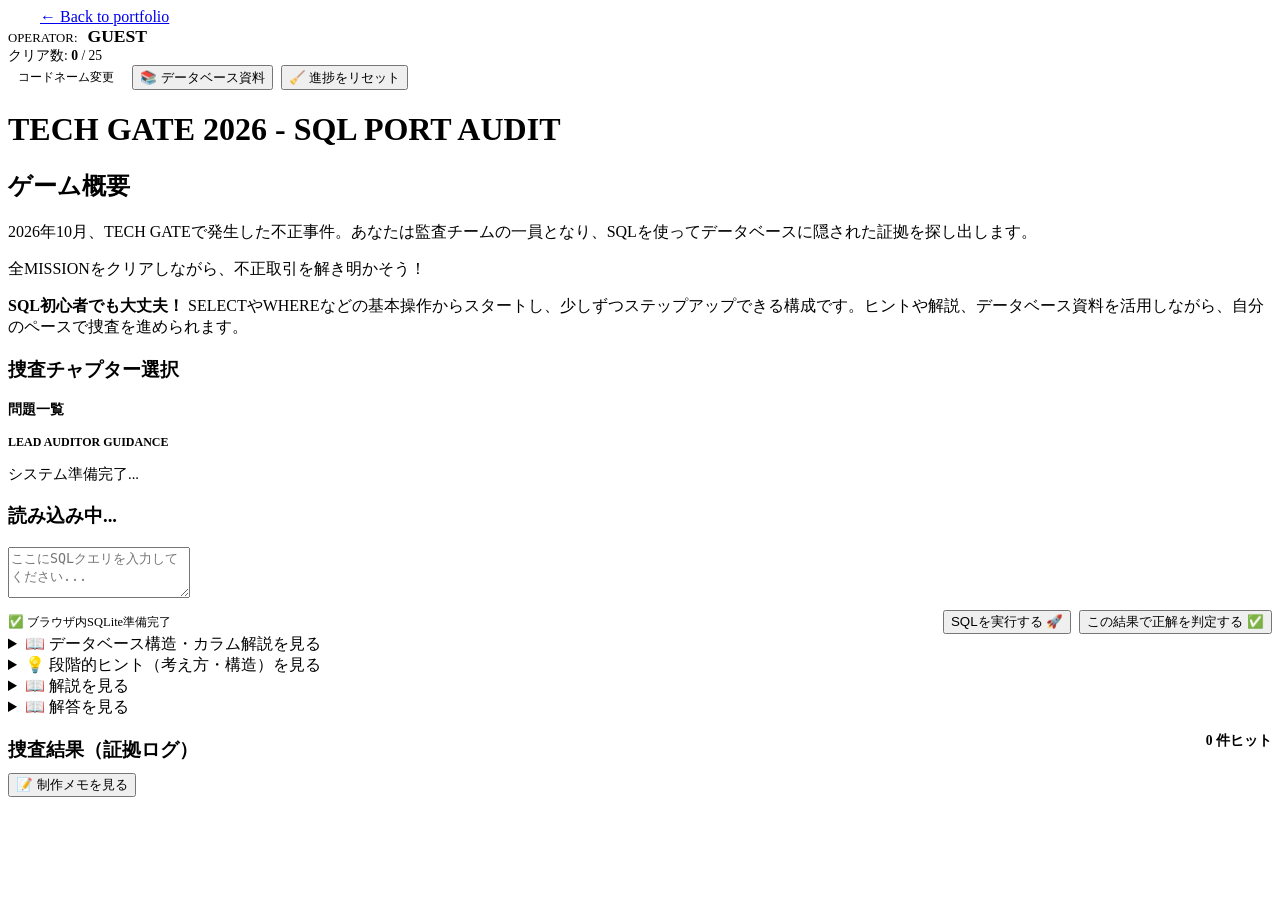
==== commit 3e9aecff: "Update index.html" ====
--- a/index.html
+++ b/index.html
@@ -1,233 +1,202 @@
 <!DOCTYPE html>
 <html lang="ja">
 <head>
-  <meta charset="UTF-8">
-  <meta name="viewport" content="width=device-width, initial-scale=1.0">
-  <title>Portfolio</title>
-  <link rel="stylesheet" href="style.css">
+    <meta charset="UTF-8">
+    <meta name="viewport" content="width=device-width, initial-scale=1.0">
+    <title>SQL PORT AUDIT GAME</title>
+    <!-- デザインの読み込み -->
+    <link rel="stylesheet" href="css/style.css">
+    <!-- sql.js (WebAssembly版SQLite) のCDN読み込み -->
+    <script src="https://cdnjs.cloudflare.com/ajax/libs/sql.js/1.8.0/sql-wasm.js"></script>
 </head>
 <body>
-
-<!-- ======================= ヘッダー ======================= -->
-<header id="top">
-  <div class="hero-banner">
-    <div class="milky-way"></div>
-    <div class="star-field"></div>
-    <span class="shooting-star s1"></span>
-    <span class="shooting-star s2"></span>
-    <span class="shooting-star s3"></span>
-    <!-- Welcome メッセージ -->
-    <span class="hero-banner-title">PORTFOLIO</span>
-    <span class="hero-banner-subtitle">Welcome to my portfolio</span>
-  </div>
-
-  <!-- ナビゲーションバー -->
-  <div class="nav-container">
-    <div class="nav-links">
-      <a href="#profile" class="nav-link">Profile</a>
-      <a href="#qualifications" class="nav-link">Qualifications</a>
-      <a href="#works" class="nav-link">Works</a>
-      <a href="#game" class="nav-link">SQL Game</a>
-    </div>
-  </div>
-</header>
-
-<!-- ======================= メインコンテンツ ======================= -->
-<div class="container">
-  <section id="profile">
-    <div class="section-title">Profile</div>
-    <div class="card">
-      <div class="profile-box">
-        <div class="profile-avatar">
-          <div class="profile-avatar-fallback">S∀O</div>
-        </div>
-        <div class="profile-info">
-          <div class="profile-role">Customer Success & Operations — making things work better.</div>
-           <div class="profile-desc">
-    　　　　<p>デジタルサービスの運用やカスタマーサクセスに携わり、ユーザーの声を起点としたサービス品質と顧客体験（CX）の向上に取り組んできました。問い合わせ削減に向けた施策の立案、不具合の改善、品質管理、コミュニティ運営など、幅広い業務を経験しています。</p>
-    　　　　<p>業務の中での「こうなったらいいのに」という小さなアイデアを、AIを活用してカタチにすることに挑戦しています。試行錯誤を重ねる中でアイデアがさらに広がる面白さを実感しつつ、現在はAIに頼るだけでなく仕組みを深く理解し、自分の手でコードを書けるようプログラミングの学習にも取り組んでいます。</p>
-　　　</div>
-      </div>
-    </div>
-  </section>
-
-  <section id="qualifications">
-    <div class="section-title">Qualifications & Learning</div>
-    <div class="card">
-      <div class="card-title">Current Learning (現在取り組んでいること)</div>
-      <div class="qual-row">
-        <div class="qual-date" style="background:rgba(74, 222, 128, 0.2); color:#4ade80; border:1px solid rgba(74, 222, 128, 0.4);">学習中</div>
-        <div class="qual-detail">
-
-          <div class="qual-title">IT基礎 ＆ AWSの学習</div>
-          <div class="qual-sub">プログラミング講座の受講・YouTubeで解説動画を視聴</div>
-          <div class="qual-desc">IT・プログラミングの基礎学習に加え、クラウドの仕組みを学ぶためAWSの基礎動画もあわせて視聴しています。</div>
-        </div>
-      </div>
-      <div class="qual-row">
-        <div class="qual-date" style="background:rgba(74, 222, 128, 0.2); color:#4ade80; border:1px solid rgba(74, 222, 128, 0.4);">継続中</div>
-        <div class="qual-detail">
-          <div class="qual-title">韓国語の実用コミュニケーション学習</div>
-          <div class="qual-sub">週1回のレッスン・実践会話</div>
-          <div class="qual-desc">中級テキストにて日常表現や文法を継続学習中。<br><span style="color:var(--muted); font-size:0.78rem;">※TOPIK II 2級取得済み(2022年取得・現在期限切れ)</span></div>
-        </div>
-      </div>
-    </div>
-
-    <div class="card">
-      <div class="card-title">Qualifications & Licenses (保有資格)</div>
-      <div class="qual-row">
-        <div class="qual-date">2024年3月</div>
-        <div class="qual-detail">
-          <div class="qual-title">2級ファイナンシャル・プランニング技能士</div>
-          <div class="qual-sub">日本ファイナンシャル・プランナーズ協会</div>
-          <div class="qual-desc">資産運用、税金、不動産、リスク管理、ライフプランニングなどの体系的な知識を習得。</div>
-        </div>
-      </div>
-      <div class="qual-row">
-        <div class="qual-date">2023年7月</div>
-        <div class="qual-detail">
-          <div class="qual-title">貿易実務検定 C級</div>
-          <div class="qual-sub">日本貿易実務検定協会</div>
-          <div class="qual-desc">貿易書類の作成や取引手順、通関実務の基礎知識を習得。</div>
-        </div>
-      </div>
-      <div class="qual-row">
-        <div class="qual-date">2013年11月</div>
-        <div class="qual-detail">
-          <div class="qual-title">秘書技能検定試験 2級</div>
-          <div class="qual-sub">公益財団法人 実務技能検定協会</div>
-          <div class="qual-desc">ビジネスマナー、敬語、正確な連絡・応対実務に関する知識を習得。</div>
-        </div>
-      </div>
-    </div>
-  </section>
-
-  <!-- Works セクション（自動化ツール系 1〜3） -->
-  <section id="works">
-    <div class="section-title">Works</div>
-    <div class="modern-works" aria-label="Workflow automation tool demos">
-      <p class="works-description">Demos showcasing workflow automation tools I built.</p>
-      <br>
-      <div class="works-grid">
-        <!-- カード 1 -->
-        <a class="work-card" href="work1/work1.html">
-          <div class="work-thumb tone-1">
-            <img src="works/work1.image.jpeg" alt="One-Click Auto-Fill Tool" class="work-img">
-          </div>
-          <div class="work-card-copy">
-            <p>Workflow Optimization</p>
-            <h3>One-Click Auto-Fill Tool</h3>
-          </div>
-        </a>
-
-        <!-- カード 2 -->
-        <a class="work-card" href="work2/work2.html">
-          <div class="work-thumb tone-2">
-            <img src="works/work2.image.png" alt="Notification UX" class="work-img">
-          </div>
-          <div class="work-card-copy">
-            <p>Workflow Optimization</p>
-            <h3>Notification UX</h3>
-          </div>
-        </a>
-
-        <!-- カード 3 -->
-        <a class="work-card" href="work3/work3-index.html">
-          <div class="work-thumb tone-3">
-            <img src="works/work3.image.jpeg" alt="Automated Data Extraction Tool" class="work-img">
-          </div>
-          <div class="work-card-copy">
-            <p>Workflow Optimization</p>
-            <h3>Automated Data Extraction Tool</h3>
-          </div>
-        </a>
-      </div>
-    </div>
-  </section>
-
-  <!-- ★独立させたセクション：SQL Game（カード4） -->
-  <section id="game">
-    <div class="section-title">SQL Game</div>
-    <div class="modern-works" aria-label="SQL Learning Game">
-      <p class="works-description">An interactive game to learn and practice SQL queries.</p>
-      
-      <div class="single-work-grid">
-        <a class="work-card" href="SQL_GAME/index.html">
-          <div class="work-thumb tone-1">
-            <img src="works/GAME.image.png" alt="SQL Learning Game" class="work-img game-work-img">
-          </div>
-          <div class="work-card-copy">
-            <p>Interactive Learning</p>
-            <h3>SQL Learning Game</h3>
-          </div>
-        </a>
-      </div>
-    </div>
-  </section>
-</div> <!-- /.container -->
-
-<!-- ======================= フッター（夜空・地平線デザイン） ======================= -->
-<footer class="site-footer">
-    <div class="footer-inner">
-    <!-- 左側：Afterword（横幅いっぱいに使う） -->
-<div class="footer-col footer-afterword">
-    <h3>Afterword</h3>
-    <p>
-        This portfolio was created to document my career journey and personal growth, while serving as a versatile resource that can be adapted to a wide range of career opportunities.
-        <br>Although my programming journey is still ongoing, turning ideas into reality through iterative problem-solving has deepened my passion for web development.
-        <br>Since the course required dedicating half of my weekends, I joined the program determined to make the most of the learning experience.
-        <br>I also set a personal goal of asking at least one question during each lecture to stay actively engaged. I especially enjoyed customizing class assignments and adding little playful features of my own.
-        <br>Working on this portfolio naturally became part of my daily routine. I became so immersed in the process that I often found myself coding for hours after class without even realizing how much time had passed.
-        <br> I'm incredibly grateful to have been part of this wonderful experience!
-    </p>
+    <header>
+        <div style="max-width: 1200px; margin: 0 auto;">
+            <a href="../index.html" class="back-link">← Back to portfolio</a>
+        </div>
+    </header>
+
+    <div class="container">
+        <div class="status-bar">
+            <div>
+                <span style="font-size: 0.8rem; color: var(--muted);">OPERATOR:</span>
+                <strong id="display-codename" style="color: var(--teal); font-size: 1.1rem; margin-left: 6px;">GUEST</strong>
+            </div>
+            <div style="font-size: 0.85rem; align-items: center;">
+                クリア数: <strong id="stat-cleared">0</strong> / <span id="stat-total">25</span>
+            </div>
+            <div style="display: flex; gap: 8px;">
+                <button onclick="changeCodename()" style="background: transparent; border: 1px solid var(--border-color); padding: 4px 10px; border-radius: 6px; cursor: pointer; font-size: 0.78rem;">コードネーム変更</button>
+                <button onclick="openDatabaseLibrary()" class="library-btn">📚 データベース資料</button>
+                <button onclick="resetAllProgress()" class="btn-danger">🧹 進捗をリセット</button>
+            </div>
+        </div>
+
+        <h1 class="section-title">TECH GATE 2026 - SQL PORT AUDIT</h1>
+        <section class="game-intro" aria-labelledby="game-overview-title">
+            <h2 id="game-overview-title">ゲーム概要</h2>
+            <p>2026年10月、TECH GATEで発生した不正事件。あなたは監査チームの一員となり、SQLを使ってデータベースに隠された証拠を探し出します。</p>
+            <p>全MISSIONをクリアしながら、不正取引を解き明かそう！</p>
+            <p><strong>SQL初心者でも大丈夫！</strong> SELECTやWHEREなどの基本操作からスタートし、少しずつステップアップできる構成です。ヒントや解説、データベース資料を活用しながら、自分のペースで捜査を進められます。</p>
+        </section>
+
+        <div class="game-layout">
+            <div class="card">
+                <h3 class="card-title">捜査チャプター選択</h3>
+                <div class="chapter-tabs" id="chapter-tabs"></div>
+                <h4 style="font-size: 0.85rem; font-weight: 700; color: var(--text-heading); margin-bottom: 6px;" id="current-chapter-title">問題一覧</h4>
+                <div class="sidebar-scroll">
+                    <ul class="mission-menu" id="mission-list"></ul>
+                </div>
+            </div>
+
+            <div>
+                <div class="dialogue-box">
+                    <div style="font-size: 0.75rem; font-weight: 700; color: var(--teal); text-transform: uppercase; margin-bottom: 4px;">Lead Auditor Guidance</div>
+                    <div id="mission-prologue" class="mission-prologue" hidden>
+                        <strong class="mission-prologue-label">JOIN導入プロローグ</strong>
+                        <span class="mission-prologue-text"></span>
+                    </div>
+                    <p id="dialogue-text" style="font-size: 0.92rem; color: var(--text-main);">システム準備完了...</p>
+                </div>
+
+                <div class="card">
+                    <h3 class="card-title" id="mission-title">読み込み中...</h3>
+                    <p style="font-size: 0.85rem; color: var(--text-sub); margin-bottom: 8px;" id="mission-desc"></p>
+                    
+                    <textarea id="sql-input" class="sql-textarea" rows="3" placeholder="ここにSQLクエリを入力してください..." oninput="saveCurrentInput()"></textarea>
+                    
+                    <div style="display: flex; justify-content: space-between; align-items: center; margin-top: 8px; flex-wrap: wrap; gap: 8px;">
+                        <span style="font-size: 0.78rem; color: var(--success);" id="status-guide">✅ ブラウザ内SQLite準備完了</span>
+                        <div style="display: flex; gap: 8px;">
+                            <button class="run-btn" id="run-action-btn" onclick="runQuery()">SQLを実行する 🚀</button>
+                            <button class="verify-btn" id="verify-action-btn" onclick="verifyMission()">この結果で正解を判定する ✅</button>
+                        </div>
+                    </div>
+
+                    <details class="info-details">
+                        <summary class="info-summary" id="glossary-summary">📖 データベース構造・カラム解説を見る</summary>
+                        <div class="info-content" id="glossary-content"></div>
+                    </details>
+
+                    <details class="info-details">
+                        <summary class="info-summary">💡 段階的ヒント（考え方・構造）を見る</summary>
+                        <div class="info-content" id="hint-area"></div>
+                        <button id="next-hint-btn" class="run-btn" style="margin: 10px 14px; font-size: 0.8rem; padding: 6px 12px; display: none;" onclick="showNextHint()">💡 次のヒントを見る</button>
+                    </details>
+
+                    <details class="info-details">
+                        <summary class="info-summary">📖 解説を見る</summary>
+                        <div class="info-content" id="mission-explanation">ここに解説が表示されます</div>
+                    </details>
+
+                    <details class="info-details">
+                        <summary class="info-summary">📖 解答を見る</summary>
+                        <div class="info-content" id="mission-expectedSql">ここに解答が表示されます</div>
+                    </details>
+                </div>
+
+                <div class="card">
+                    <div style="display: flex; justify-content: space-between; align-items: center; margin-bottom: 10px;">
+                        <h3 class="card-title" style="margin-bottom: 0;" id="result-title-label">捜査結果（証拠ログ）</h3>
+                        <span style="font-size: 0.85rem; font-weight: 700; color: var(--teal);" id="row-count">0 件ヒット</span>
+                    </div>
+                    <div id="briefing-tabs-container"></div>
+                    <div class="table-wrapper">
+                        <table id="result-table"></table>
+                    </div>
+                </div>
+            </div>
+        </div>
+    </div>
+
+    <!-- 制作メモ -->
+<div class="container" style="padding-top: 0; padding-bottom: 40px;">
+    <div class="memo-toggle-wrap">
+        <button id="memoBtnSql" class="memo-toggle-btn" onclick="toggleMemo('sql-port-audit-memo')">📝 制作メモを見る</button>
+        <div id="sql-port-audit-memo" class="memo-panel" style="display:none;">
+
+            <div class="memo-title">AIと一緒に考え、初心者目線で作り上げたSQL学習ゲーム</div>
+
+            <div class="memo-section-head">背景・制作のきっかけ</div>
+            <p class="memo-body">
+                SQLの学習後、ゲーム感覚で学べるサービスをいくつか試しましたが、英語中心だったり、JOINが早々に出てきたりと、つまづいてしまいました。
+                <br>初心者に優しく、日本語で練習しながら学べる教材があったらいいのに…。自分で作ってみよう。」と思い、自分の練習も兼ねて制作を始めました。
+                <br>題材には、貿易関連の資格知識や空港の現場を描いたドラマからインスピレーションを得て、授業で学んだ「容量偽装USB」も取り入れています。「TECH GATE」とも掛け合わせ、空港や税関のゲートを現場に輸入取引の調査や不正の追跡を行う、捜査型のSQL学習ゲームとして形にしました。
+            </p>
+
+            <div class="memo-section-head">工夫した点・苦労した点</div>
+            <p class="memo-body">
+                特に意識したのは、少しずつ理解を積み重ねられる出題順です。基本的なSELECTから始まり、WHERE、ORDER BY、集計関数、GROUP BY、HAVING、そしてJOINへと段階的に広がる問題を考えました。
+            <br>
+                各問題にストーリー会話や段階的なヒント、SQLの解説を用意し、丸暗記ではなく自分で考えながら進められる教材を目指しています。
+            </p>
+
+            <div class="memo-section-head">AIの活用について</div>
+            <p class="memo-body">
+                生成AIはコード作成の補助だけでなく、企画やカリキュラムを一緒に考える相談相手として活用しました。
+                <br>
+                最初から丸投げするのではなく、自分のアイデアや疑問を言葉にして伝え、提案をもとに何度も調整を重ねています。問題構成のバランスやCASE WHENを二段階に分ける工夫、テーブル構造のポップアップ表示といったアイデアも、AIとの対話から生まれました。
+                <br>
+                提案をそのまま採用せず「初心者にとって本当に分かりやすいか？」と問い直し続けたことで、AIは考えを整理し、アイデアを具体的な機能へ一緒に育ててくれる心強いパートナーになると実感しました。
+            </p>
+
+            <div class="memo-section-head">今後の課題・目標</div>
+            <p class="memo-body">
+                AIのおかげでアイデアを形にするスピードはぐっと上がりましたが、作られたコードの仕組みを自分自身で十分に理解しきれていない点が課題です。
+                <br>
+                これからはAIが書いたコードを一つひとつ読み解き、HTML・CSS・JavaScriptの役割や処理の流れをしっかり理解したいです。AIに頼りきるのではなく、提案を自分で判断・修正しながら、自力でも同等のアプリを設計・開発できる力を身につけるのが目標です。
+                <br>
+                自分がSQLで感じた「難しさ」を忘れず、これから学ぶ人が楽しく取り組める教材へとアップデートし続けていきます。
+            </p>
+
+        </div>
+    </div>
 </div>
-        
-        <!-- 右側：LINKS と INFO を横並びにするグループ -->
-        <div class="footer-links-group">
-            <div class="footer-col">
-                <h4>Links</h4>
-                <ul>
-                    <li><a href="#profile">Profile</a></li>
-                    <li><a href="#qualifications">Qualifications</a></li>
-                    <li><a href="#works">Works</a></li>
-                    <li><a href="#game">SQL Game</a></li>
-                </ul>
-            </div>
-            <div class="footer-col">
-                <h4>Info</h4>
-                <ul>
-                    <li><a href="https://github.com/" target="_blank">GitHub</a></li>
-                </ul>
-            </div>
-        </div>
-    </div>
-    
-    <div class="footer-bottom">
-        S∀O&copy; 2026 Portfolio. All rights reserved.
-    </div>
-</footer>
-
-<!-- トップに戻るボタン（Page Top） -->
-<a href="#top" class="back-to-top" title="トップに戻る">
-    <span class="back-to-top-icon">↑</span>
-    <span class="back-to-top-text">Page Top</span>
-</a>
-
-<!-- 流れ星・星空のアニメーション用スクリプト -->
-<script>
-    const field = document.querySelector('.star-field');
-    if (field) {
-        for (let i = 0; i < 40; i++) {
-            const s = document.createElement('span');
-            s.className = 'star';
-            s.style.top = Math.random() * 100 + '%';
-            s.style.left = Math.random() * 100 + '%';
-            s.style.animationDelay = (Math.random() * 3).toFixed(2) + 's';
-            s.style.animationDuration = (2 + Math.random() * 2).toFixed(2) + 's';
-            field.appendChild(s);
-        }
-    }
-</script>
+
+    <!-- JavaScriptの読み込み順序 -->
+    <script src="js/missions.js"></script>
+    <script src="js/database.js"></script>
+    <script src="js/game.js"></script>
+
+    <div id="database-library-modal" class="database-modal" role="dialog" aria-modal="true" aria-labelledby="database-library-title" style="display: none;">
+        <div class="database-modal-backdrop" onclick="closeDatabaseLibrary()"></div>
+        <div class="database-modal-panel">
+            <div class="database-modal-header">
+                <div>
+                    <div id="database-library-kicker" class="database-modal-kicker">捜査資料室</div>
+                    <h2 id="database-library-title">データベース資料</h2>
+                </div>
+                <button type="button" class="database-modal-close" onclick="closeDatabaseLibrary()" aria-label="閉じる">×</button>
+            </div>
+            <div id="database-library-new-data" class="database-modal-notice" style="display: none;">
+                新しい捜査資料が届きました
+            </div>
+            <div id="database-library-content" class="database-library-content"></div>
+        </div>
+    </div>
+
+    <div id="join-diagram-modal" class="database-modal" role="dialog" aria-modal="true" aria-labelledby="join-diagram-title" style="display: none;">
+        <div class="database-modal-backdrop" onclick="closeJoinDiagram()"></div>
+        <div class="database-modal-panel join-diagram-panel">
+            <div class="database-modal-header">
+                <div>
+                    <div class="database-modal-kicker">JOINの導入：テーブル結合の図解</div>
+                    <h2 id="join-diagram-title">JOIN図解</h2>
+                </div>
+                <button type="button" class="database-modal-close" onclick="closeJoinDiagram()" aria-label="閉じる">×</button>
+            </div>
+            <div class="join-diagram-tabs" aria-label="JOIN図解の種類">
+                <button type="button" class="join-diagram-tab active" data-diagram="JOIN.png" onclick="showJoinDiagram('JOIN.png', this)">JOIN全体像</button>
+                <button type="button" class="join-diagram-tab" data-diagram="INNER JOIN.png" onclick="showJoinDiagram('INNER JOIN.png', this)">INNER JOIN</button>
+                <button type="button" class="join-diagram-tab" data-diagram="LEFT JOIN.png" onclick="showJoinDiagram('LEFT JOIN.png', this)">LEFT JOIN</button>
+                <button type="button" class="join-diagram-tab" data-diagram="比較.png" onclick="showJoinDiagram('比較.png', this)">比較</button>
+            </div>
+            <div class="join-diagram-body">
+                <img id="join-diagram-image" src="JOIN.png" alt="JOIN全体像の図解">
+            </div>
+            <p class="join-diagram-note">※下の図は仕組みを理解しやすくするためのミニ例です。実際の捜査データでは、取引IDや受入・容量の記録内容が異なります。</p>
+        </div>
+    </div>
 </body>
 </html>
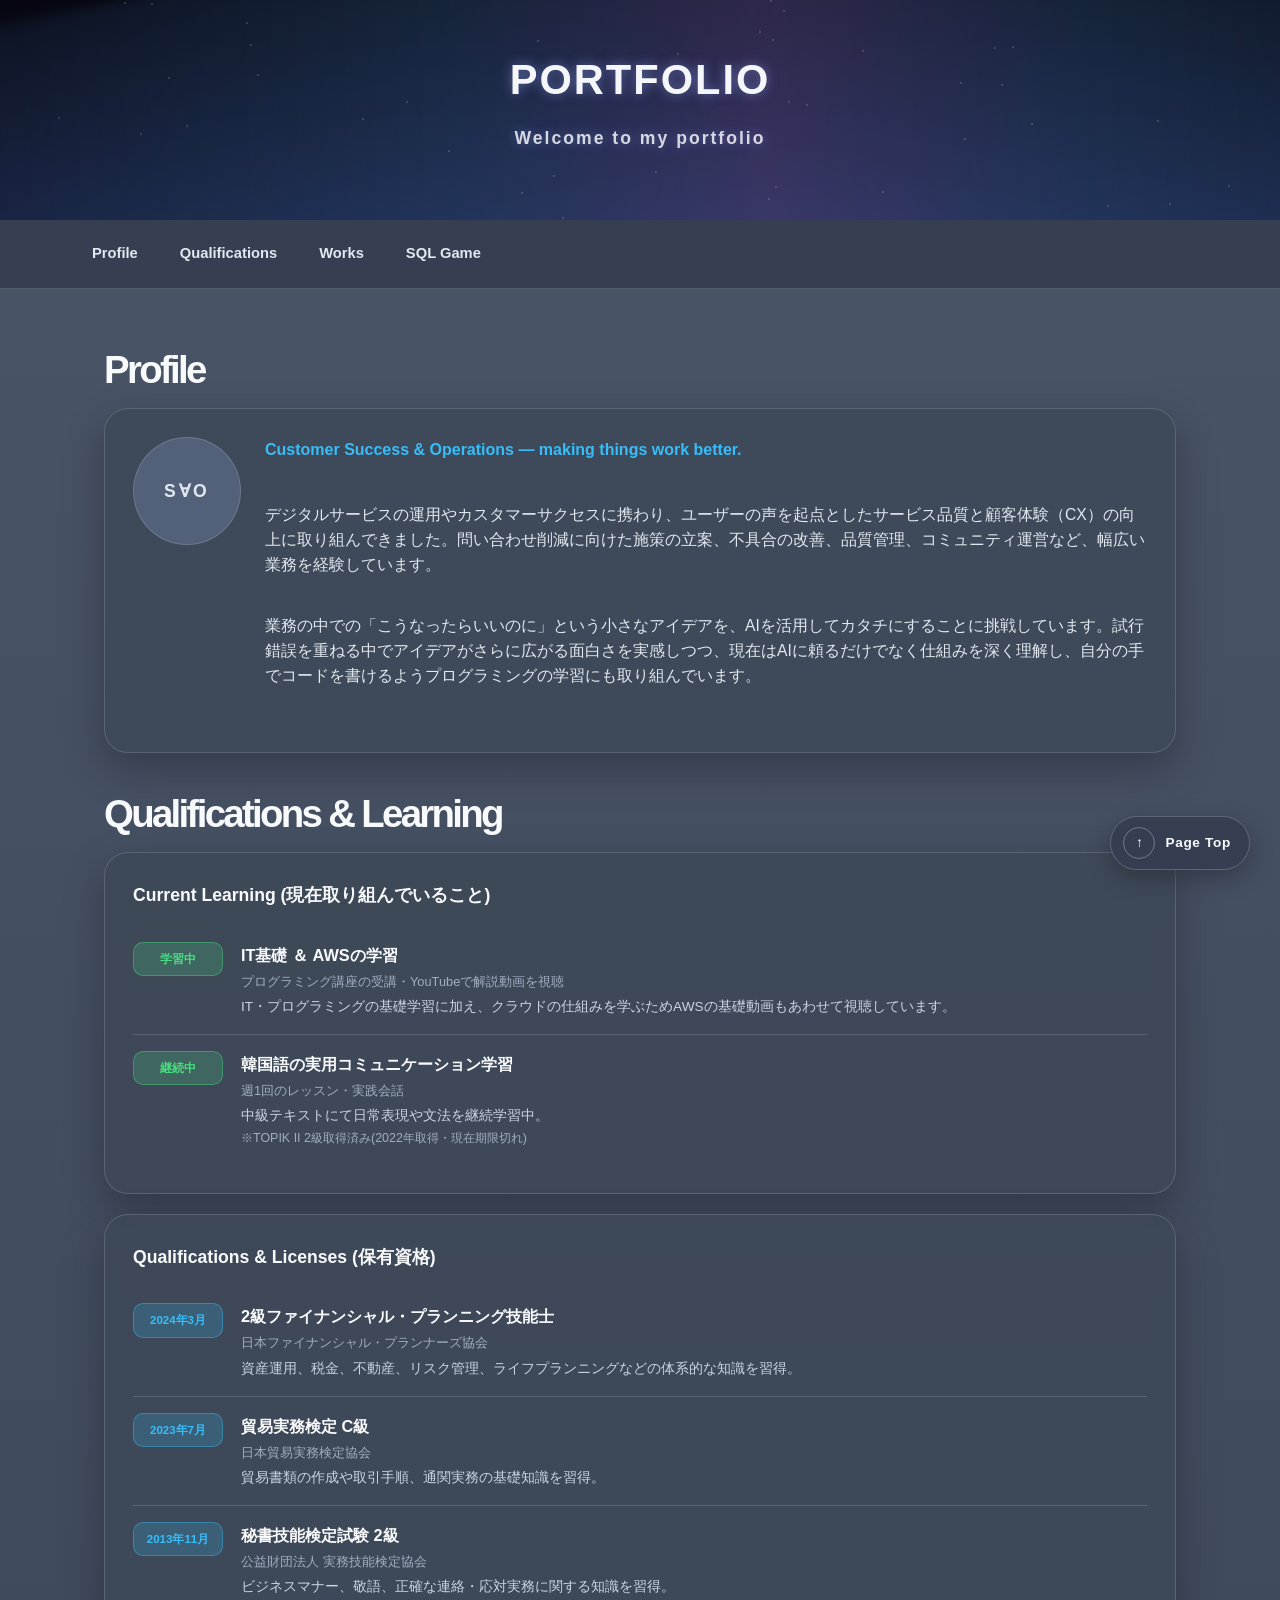
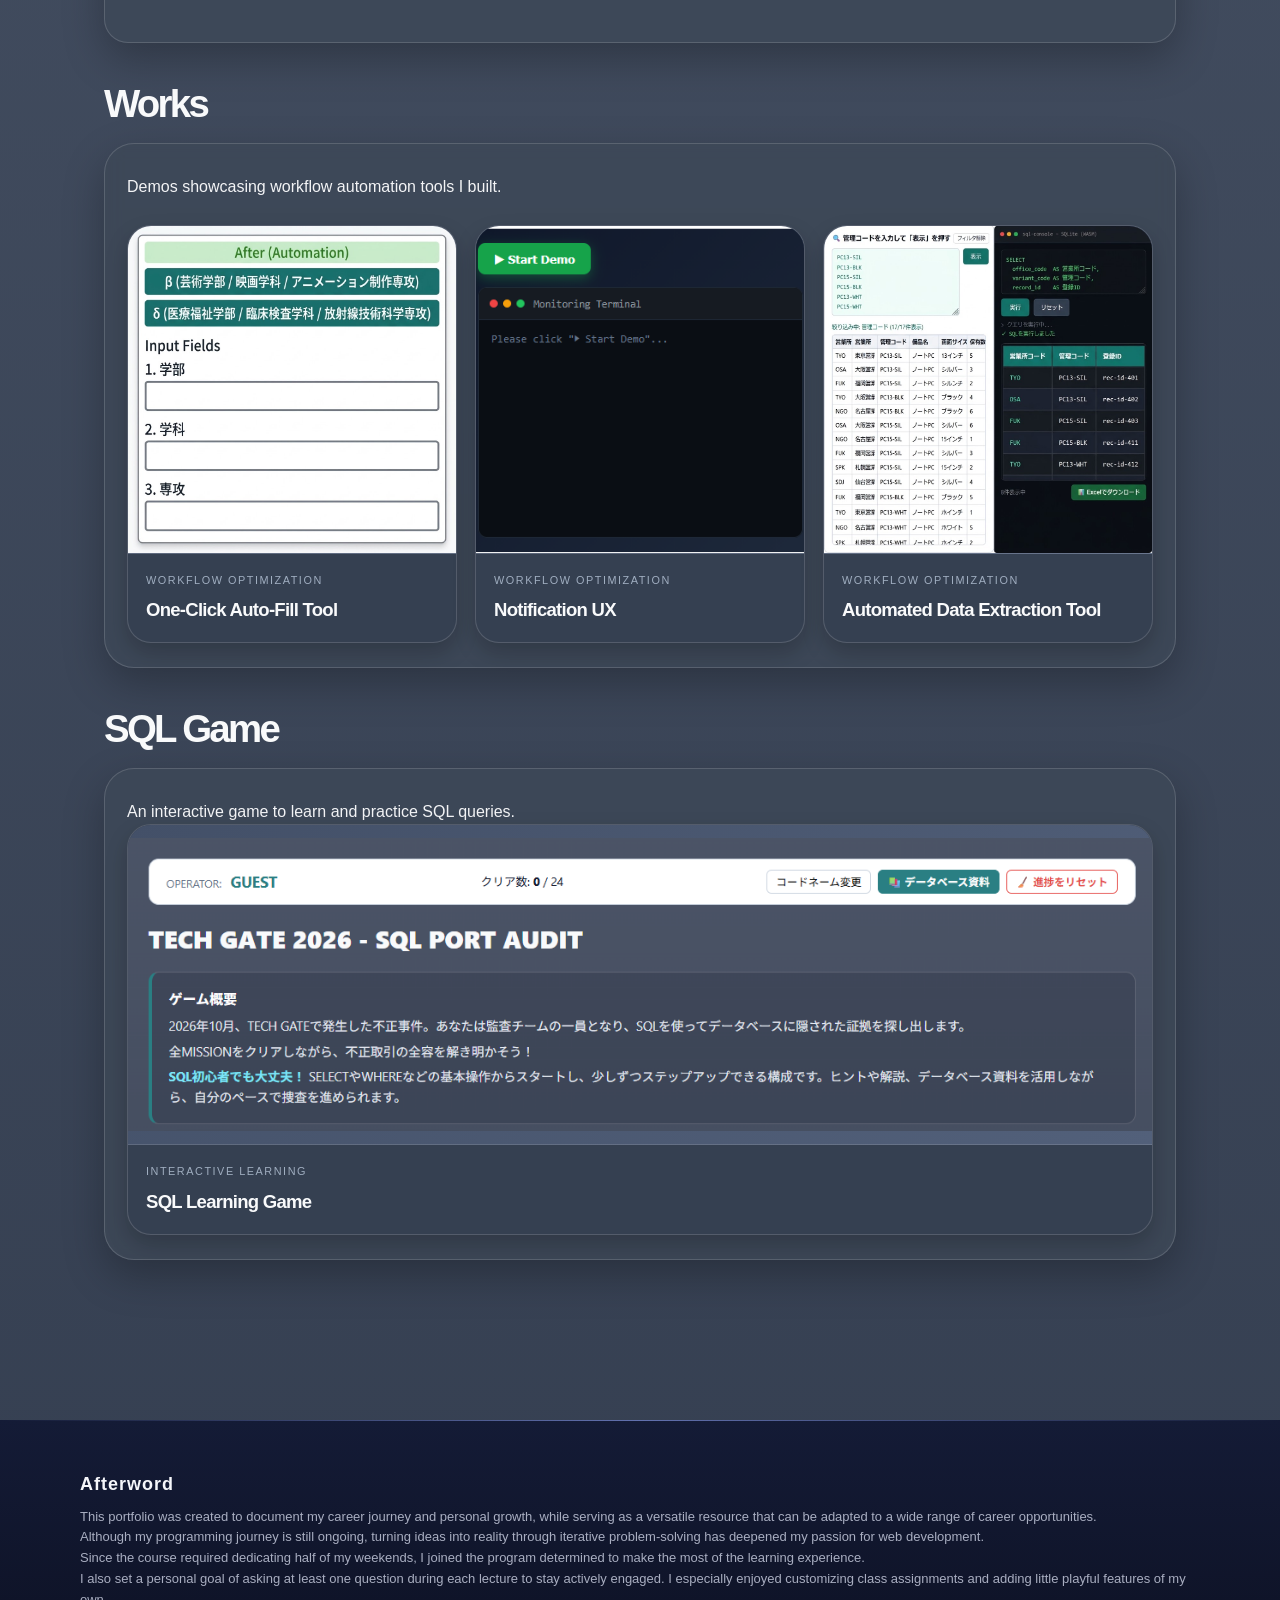
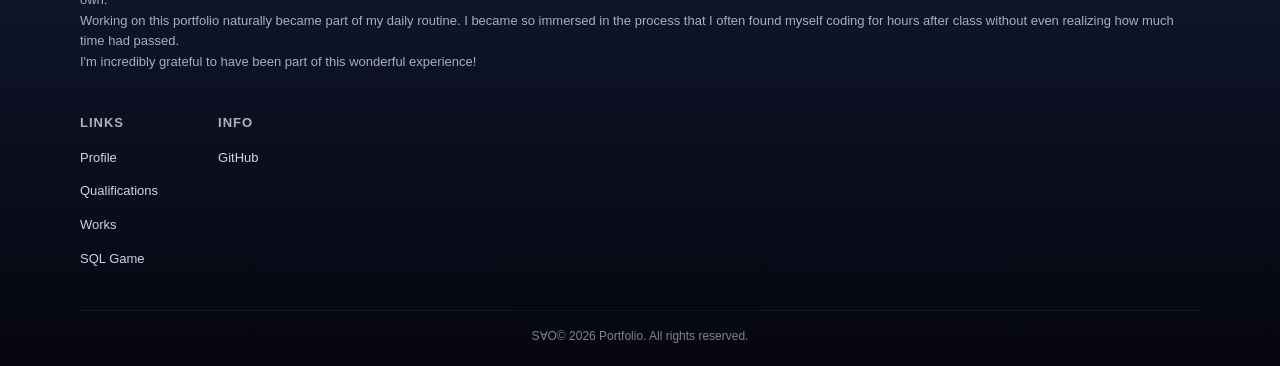
==== commit 2fec4528: "Update index.html" ====
--- a/index.html
+++ b/index.html
@@ -1,202 +1,233 @@
 <!DOCTYPE html>
 <html lang="ja">
 <head>
-    <meta charset="UTF-8">
-    <meta name="viewport" content="width=device-width, initial-scale=1.0">
-    <title>SQL PORT AUDIT GAME</title>
-    <!-- デザインの読み込み -->
-    <link rel="stylesheet" href="css/style.css">
-    <!-- sql.js (WebAssembly版SQLite) のCDN読み込み -->
-    <script src="https://cdnjs.cloudflare.com/ajax/libs/sql.js/1.8.0/sql-wasm.js"></script>
+  <meta charset="UTF-8">
+  <meta name="viewport" content="width=device-width, initial-scale=1.0">
+  <title>Portfolio</title>
+  <link rel="stylesheet" href="style.css">
 </head>
 <body>
-    <header>
-        <div style="max-width: 1200px; margin: 0 auto;">
-            <a href="../index.html" class="back-link">← Back to portfolio</a>
-        </div>
-    </header>
-
-    <div class="container">
-        <div class="status-bar">
-            <div>
-                <span style="font-size: 0.8rem; color: var(--muted);">OPERATOR:</span>
-                <strong id="display-codename" style="color: var(--teal); font-size: 1.1rem; margin-left: 6px;">GUEST</strong>
+
+<!-- ======================= ヘッダー ======================= -->
+<header id="top">
+  <div class="hero-banner">
+    <div class="milky-way"></div>
+    <div class="star-field"></div>
+    <span class="shooting-star s1"></span>
+    <span class="shooting-star s2"></span>
+    <span class="shooting-star s3"></span>
+    <!-- Welcome メッセージ -->
+    <span class="hero-banner-title">PORTFOLIO</span>
+    <span class="hero-banner-subtitle">Welcome to my portfolio</span>
+  </div>
+
+  <!-- ナビゲーションバー -->
+  <div class="nav-container">
+    <div class="nav-links">
+      <a href="#profile" class="nav-link">Profile</a>
+      <a href="#qualifications" class="nav-link">Qualifications</a>
+      <a href="#works" class="nav-link">Works</a>
+      <a href="#game" class="nav-link">SQL Game</a>
+    </div>
+  </div>
+</header>
+
+<!-- ======================= メインコンテンツ ======================= -->
+<div class="container">
+  <section id="profile">
+    <div class="section-title">Profile</div>
+    <div class="card">
+      <div class="profile-box">
+        <div class="profile-avatar">
+          <div class="profile-avatar-fallback">S∀O</div>
+        </div>
+        <div class="profile-info">
+          <div class="profile-role">Customer Success & Operations — making things work better.</div>
+           <div class="profile-desc">
+    　　　　<p>デジタルサービスの運用やカスタマーサクセスに携わり、ユーザーの声を起点としたサービス品質と顧客体験（CX）の向上に取り組んできました。問い合わせ削減に向けた施策の立案、不具合の改善、品質管理、コミュニティ運営など、幅広い業務を経験しています。</p>
+    　　　　<p>業務の中での「こうなったらいいのに」という小さなアイデアを、AIを活用してカタチにすることに挑戦しています。試行錯誤を重ねる中でアイデアがさらに広がる面白さを実感しつつ、現在はAIに頼るだけでなく仕組みを深く理解し、自分の手でコードを書けるようプログラミングの学習にも取り組んでいます。</p>
+　　　</div>
+      </div>
+    </div>
+  </section>
+
+  <section id="qualifications">
+    <div class="section-title">Qualifications & Learning</div>
+    <div class="card">
+      <div class="card-title">Current Learning (現在取り組んでいること)</div>
+      <div class="qual-row">
+        <div class="qual-date" style="background:rgba(74, 222, 128, 0.2); color:#4ade80; border:1px solid rgba(74, 222, 128, 0.4);">学習中</div>
+        <div class="qual-detail">
+
+          <div class="qual-title">IT基礎 ＆ AWSの学習</div>
+          <div class="qual-sub">プログラミング講座の受講・YouTubeで解説動画を視聴</div>
+          <div class="qual-desc">IT・プログラミングの基礎学習に加え、クラウドの仕組みを学ぶためAWSの基礎動画もあわせて視聴しています。</div>
+        </div>
+      </div>
+      <div class="qual-row">
+        <div class="qual-date" style="background:rgba(74, 222, 128, 0.2); color:#4ade80; border:1px solid rgba(74, 222, 128, 0.4);">継続中</div>
+        <div class="qual-detail">
+          <div class="qual-title">韓国語の実用コミュニケーション学習</div>
+          <div class="qual-sub">週1回のレッスン・実践会話</div>
+          <div class="qual-desc">中級テキストにて日常表現や文法を継続学習中。<br><span style="color:var(--muted); font-size:0.78rem;">※TOPIK II 2級取得済み(2022年取得・現在期限切れ)</span></div>
+        </div>
+      </div>
+    </div>
+
+    <div class="card">
+      <div class="card-title">Qualifications & Licenses (保有資格)</div>
+      <div class="qual-row">
+        <div class="qual-date">2024年3月</div>
+        <div class="qual-detail">
+          <div class="qual-title">2級ファイナンシャル・プランニング技能士</div>
+          <div class="qual-sub">日本ファイナンシャル・プランナーズ協会</div>
+          <div class="qual-desc">資産運用、税金、不動産、リスク管理、ライフプランニングなどの体系的な知識を習得。</div>
+        </div>
+      </div>
+      <div class="qual-row">
+        <div class="qual-date">2023年7月</div>
+        <div class="qual-detail">
+          <div class="qual-title">貿易実務検定 C級</div>
+          <div class="qual-sub">日本貿易実務検定協会</div>
+          <div class="qual-desc">貿易書類の作成や取引手順、通関実務の基礎知識を習得。</div>
+        </div>
+      </div>
+      <div class="qual-row">
+        <div class="qual-date">2013年11月</div>
+        <div class="qual-detail">
+          <div class="qual-title">秘書技能検定試験 2級</div>
+          <div class="qual-sub">公益財団法人 実務技能検定協会</div>
+          <div class="qual-desc">ビジネスマナー、敬語、正確な連絡・応対実務に関する知識を習得。</div>
+        </div>
+      </div>
+    </div>
+  </section>
+
+  <!-- Works セクション（自動化ツール系 1〜3） -->
+  <section id="works">
+    <div class="section-title">Works</div>
+    <div class="modern-works" aria-label="Workflow automation tool demos">
+      <p class="works-description">Demos showcasing workflow automation tools I built.</p>
+      <br>
+      <div class="works-grid">
+        <!-- カード 1 -->
+        <a class="work-card" href="work1/work1.html">
+          <div class="work-thumb tone-1">
+            <img src="works/work1.image.jpeg" alt="One-Click Auto-Fill Tool" class="work-img">
+          </div>
+          <div class="work-card-copy">
+            <p>Workflow Optimization</p>
+            <h3>One-Click Auto-Fill Tool</h3>
+          </div>
+        </a>
+
+        <!-- カード 2 -->
+        <a class="work-card" href="work2/work2.html">
+          <div class="work-thumb tone-2">
+            <img src="works/work2.image.png" alt="Notification UX" class="work-img">
+          </div>
+          <div class="work-card-copy">
+            <p>Workflow Optimization</p>
+            <h3>Notification UX</h3>
+          </div>
+        </a>
+
+        <!-- カード 3 -->
+        <a class="work-card" href="work3/work3-index.html">
+          <div class="work-thumb tone-3">
+            <img src="works/work3.image.jpeg" alt="Automated Data Extraction Tool" class="work-img">
+          </div>
+          <div class="work-card-copy">
+            <p>Workflow Optimization</p>
+            <h3>Automated Data Extraction Tool</h3>
+          </div>
+        </a>
+      </div>
+    </div>
+  </section>
+
+  <!-- ★独立させたセクション：SQL Game（カード4） -->
+  <section id="game">
+    <div class="section-title">SQL Game</div>
+    <div class="modern-works" aria-label="SQL Learning Game">
+      <p class="works-description">An interactive game to learn and practice SQL queries.</p>
+      
+      <div class="single-work-grid">
+        <a class="work-card" href="SQL_GAME/index.html">
+          <div class="work-thumb tone-1">
+            <img src="works/GAME.image.png" alt="SQL Learning Game" class="work-img game-work-img">
+          </div>
+          <div class="work-card-copy">
+            <p>Interactive Learning</p>
+            <h3>SQL Learning Game</h3>
+          </div>
+        </a>
+      </div>
+    </div>
+  </section>
+</div> <!-- /.container -->
+
+<!-- ======================= フッター（夜空・地平線デザイン） ======================= -->
+<footer class="site-footer">
+    <div class="footer-inner">
+    <!-- 左側：Afterword（横幅いっぱいに使う） -->
+<div class="footer-col footer-afterword">
+    <h3>Afterword</h3>
+    <p>
+        This portfolio was created to document my career journey and personal growth, while serving as a versatile resource that can be adapted to a wide range of career opportunities.
+        <br>Although my programming journey is still ongoing, turning ideas into reality through iterative problem-solving has deepened my passion for web development.
+        <br>Since the course required dedicating half of my weekends, I joined the program determined to make the most of the learning experience.
+        <br>I also set a personal goal of asking at least one question during each lecture to stay actively engaged. I especially enjoyed customizing class assignments and adding little playful features of my own.
+        <br>Working on this portfolio naturally became part of my daily routine. I became so immersed in the process that I often found myself coding for hours after class without even realizing how much time had passed.
+        <br> I'm incredibly grateful to have been part of this wonderful experience!
+    </p>
+</div>
+        
+        <!-- 右側：LINKS と INFO を横並びにするグループ -->
+        <div class="footer-links-group">
+            <div class="footer-col">
+                <h4>Links</h4>
+                <ul>
+                    <li><a href="#profile">Profile</a></li>
+                    <li><a href="#qualifications">Qualifications</a></li>
+                    <li><a href="#works">Works</a></li>
+                    <li><a href="#game">SQL Game</a></li>
+                </ul>
             </div>
-            <div style="font-size: 0.85rem; align-items: center;">
-                クリア数: <strong id="stat-cleared">0</strong> / <span id="stat-total">25</span>
+            <div class="footer-col">
+                <h4>Info</h4>
+                <ul>
+                    <li><a href="https://github.com/" target="_blank">GitHub</a></li>
+                </ul>
             </div>
-            <div style="display: flex; gap: 8px;">
-                <button onclick="changeCodename()" style="background: transparent; border: 1px solid var(--border-color); padding: 4px 10px; border-radius: 6px; cursor: pointer; font-size: 0.78rem;">コードネーム変更</button>
-                <button onclick="openDatabaseLibrary()" class="library-btn">📚 データベース資料</button>
-                <button onclick="resetAllProgress()" class="btn-danger">🧹 進捗をリセット</button>
-            </div>
-        </div>
-
-        <h1 class="section-title">TECH GATE 2026 - SQL PORT AUDIT</h1>
-        <section class="game-intro" aria-labelledby="game-overview-title">
-            <h2 id="game-overview-title">ゲーム概要</h2>
-            <p>2026年10月、TECH GATEで発生した不正事件。あなたは監査チームの一員となり、SQLを使ってデータベースに隠された証拠を探し出します。</p>
-            <p>全MISSIONをクリアしながら、不正取引を解き明かそう！</p>
-            <p><strong>SQL初心者でも大丈夫！</strong> SELECTやWHEREなどの基本操作からスタートし、少しずつステップアップできる構成です。ヒントや解説、データベース資料を活用しながら、自分のペースで捜査を進められます。</p>
-        </section>
-
-        <div class="game-layout">
-            <div class="card">
-                <h3 class="card-title">捜査チャプター選択</h3>
-                <div class="chapter-tabs" id="chapter-tabs"></div>
-                <h4 style="font-size: 0.85rem; font-weight: 700; color: var(--text-heading); margin-bottom: 6px;" id="current-chapter-title">問題一覧</h4>
-                <div class="sidebar-scroll">
-                    <ul class="mission-menu" id="mission-list"></ul>
-                </div>
-            </div>
-
-            <div>
-                <div class="dialogue-box">
-                    <div style="font-size: 0.75rem; font-weight: 700; color: var(--teal); text-transform: uppercase; margin-bottom: 4px;">Lead Auditor Guidance</div>
-                    <div id="mission-prologue" class="mission-prologue" hidden>
-                        <strong class="mission-prologue-label">JOIN導入プロローグ</strong>
-                        <span class="mission-prologue-text"></span>
-                    </div>
-                    <p id="dialogue-text" style="font-size: 0.92rem; color: var(--text-main);">システム準備完了...</p>
-                </div>
-
-                <div class="card">
-                    <h3 class="card-title" id="mission-title">読み込み中...</h3>
-                    <p style="font-size: 0.85rem; color: var(--text-sub); margin-bottom: 8px;" id="mission-desc"></p>
-                    
-                    <textarea id="sql-input" class="sql-textarea" rows="3" placeholder="ここにSQLクエリを入力してください..." oninput="saveCurrentInput()"></textarea>
-                    
-                    <div style="display: flex; justify-content: space-between; align-items: center; margin-top: 8px; flex-wrap: wrap; gap: 8px;">
-                        <span style="font-size: 0.78rem; color: var(--success);" id="status-guide">✅ ブラウザ内SQLite準備完了</span>
-                        <div style="display: flex; gap: 8px;">
-                            <button class="run-btn" id="run-action-btn" onclick="runQuery()">SQLを実行する 🚀</button>
-                            <button class="verify-btn" id="verify-action-btn" onclick="verifyMission()">この結果で正解を判定する ✅</button>
-                        </div>
-                    </div>
-
-                    <details class="info-details">
-                        <summary class="info-summary" id="glossary-summary">📖 データベース構造・カラム解説を見る</summary>
-                        <div class="info-content" id="glossary-content"></div>
-                    </details>
-
-                    <details class="info-details">
-                        <summary class="info-summary">💡 段階的ヒント（考え方・構造）を見る</summary>
-                        <div class="info-content" id="hint-area"></div>
-                        <button id="next-hint-btn" class="run-btn" style="margin: 10px 14px; font-size: 0.8rem; padding: 6px 12px; display: none;" onclick="showNextHint()">💡 次のヒントを見る</button>
-                    </details>
-
-                    <details class="info-details">
-                        <summary class="info-summary">📖 解説を見る</summary>
-                        <div class="info-content" id="mission-explanation">ここに解説が表示されます</div>
-                    </details>
-
-                    <details class="info-details">
-                        <summary class="info-summary">📖 解答を見る</summary>
-                        <div class="info-content" id="mission-expectedSql">ここに解答が表示されます</div>
-                    </details>
-                </div>
-
-                <div class="card">
-                    <div style="display: flex; justify-content: space-between; align-items: center; margin-bottom: 10px;">
-                        <h3 class="card-title" style="margin-bottom: 0;" id="result-title-label">捜査結果（証拠ログ）</h3>
-                        <span style="font-size: 0.85rem; font-weight: 700; color: var(--teal);" id="row-count">0 件ヒット</span>
-                    </div>
-                    <div id="briefing-tabs-container"></div>
-                    <div class="table-wrapper">
-                        <table id="result-table"></table>
-                    </div>
-                </div>
-            </div>
-        </div>
-    </div>
-
-    <!-- 制作メモ -->
-<div class="container" style="padding-top: 0; padding-bottom: 40px;">
-    <div class="memo-toggle-wrap">
-        <button id="memoBtnSql" class="memo-toggle-btn" onclick="toggleMemo('sql-port-audit-memo')">📝 制作メモを見る</button>
-        <div id="sql-port-audit-memo" class="memo-panel" style="display:none;">
-
-            <div class="memo-title">AIと一緒に考え、初心者目線で作り上げたSQL学習ゲーム</div>
-
-            <div class="memo-section-head">背景・制作のきっかけ</div>
-            <p class="memo-body">
-                SQLの学習後、ゲーム感覚で学べるサービスをいくつか試しましたが、英語中心だったり、JOINが早々に出てきたりと、つまづいてしまいました。
-                <br>初心者に優しく、日本語で練習しながら学べる教材があったらいいのに…。自分で作ってみよう。」と思い、自分の練習も兼ねて制作を始めました。
-                <br>題材には、貿易関連の資格知識や空港の現場を描いたドラマからインスピレーションを得て、授業で学んだ「容量偽装USB」も取り入れています。「TECH GATE」とも掛け合わせ、空港や税関のゲートを現場に輸入取引の調査や不正の追跡を行う、捜査型のSQL学習ゲームとして形にしました。
-            </p>
-
-            <div class="memo-section-head">工夫した点・苦労した点</div>
-            <p class="memo-body">
-                特に意識したのは、少しずつ理解を積み重ねられる出題順です。基本的なSELECTから始まり、WHERE、ORDER BY、集計関数、GROUP BY、HAVING、そしてJOINへと段階的に広がる問題を考えました。
-            <br>
-                各問題にストーリー会話や段階的なヒント、SQLの解説を用意し、丸暗記ではなく自分で考えながら進められる教材を目指しています。
-            </p>
-
-            <div class="memo-section-head">AIの活用について</div>
-            <p class="memo-body">
-                生成AIはコード作成の補助だけでなく、企画やカリキュラムを一緒に考える相談相手として活用しました。
-                <br>
-                最初から丸投げするのではなく、自分のアイデアや疑問を言葉にして伝え、提案をもとに何度も調整を重ねています。問題構成のバランスやCASE WHENを二段階に分ける工夫、テーブル構造のポップアップ表示といったアイデアも、AIとの対話から生まれました。
-                <br>
-                提案をそのまま採用せず「初心者にとって本当に分かりやすいか？」と問い直し続けたことで、AIは考えを整理し、アイデアを具体的な機能へ一緒に育ててくれる心強いパートナーになると実感しました。
-            </p>
-
-            <div class="memo-section-head">今後の課題・目標</div>
-            <p class="memo-body">
-                AIのおかげでアイデアを形にするスピードはぐっと上がりましたが、作られたコードの仕組みを自分自身で十分に理解しきれていない点が課題です。
-                <br>
-                これからはAIが書いたコードを一つひとつ読み解き、HTML・CSS・JavaScriptの役割や処理の流れをしっかり理解したいです。AIに頼りきるのではなく、提案を自分で判断・修正しながら、自力でも同等のアプリを設計・開発できる力を身につけるのが目標です。
-                <br>
-                自分がSQLで感じた「難しさ」を忘れず、これから学ぶ人が楽しく取り組める教材へとアップデートし続けていきます。
-            </p>
-
-        </div>
-    </div>
-</div>
-
-    <!-- JavaScriptの読み込み順序 -->
-    <script src="js/missions.js"></script>
-    <script src="js/database.js"></script>
-    <script src="js/game.js"></script>
-
-    <div id="database-library-modal" class="database-modal" role="dialog" aria-modal="true" aria-labelledby="database-library-title" style="display: none;">
-        <div class="database-modal-backdrop" onclick="closeDatabaseLibrary()"></div>
-        <div class="database-modal-panel">
-            <div class="database-modal-header">
-                <div>
-                    <div id="database-library-kicker" class="database-modal-kicker">捜査資料室</div>
-                    <h2 id="database-library-title">データベース資料</h2>
-                </div>
-                <button type="button" class="database-modal-close" onclick="closeDatabaseLibrary()" aria-label="閉じる">×</button>
-            </div>
-            <div id="database-library-new-data" class="database-modal-notice" style="display: none;">
-                新しい捜査資料が届きました
-            </div>
-            <div id="database-library-content" class="database-library-content"></div>
-        </div>
-    </div>
-
-    <div id="join-diagram-modal" class="database-modal" role="dialog" aria-modal="true" aria-labelledby="join-diagram-title" style="display: none;">
-        <div class="database-modal-backdrop" onclick="closeJoinDiagram()"></div>
-        <div class="database-modal-panel join-diagram-panel">
-            <div class="database-modal-header">
-                <div>
-                    <div class="database-modal-kicker">JOINの導入：テーブル結合の図解</div>
-                    <h2 id="join-diagram-title">JOIN図解</h2>
-                </div>
-                <button type="button" class="database-modal-close" onclick="closeJoinDiagram()" aria-label="閉じる">×</button>
-            </div>
-            <div class="join-diagram-tabs" aria-label="JOIN図解の種類">
-                <button type="button" class="join-diagram-tab active" data-diagram="JOIN.png" onclick="showJoinDiagram('JOIN.png', this)">JOIN全体像</button>
-                <button type="button" class="join-diagram-tab" data-diagram="INNER JOIN.png" onclick="showJoinDiagram('INNER JOIN.png', this)">INNER JOIN</button>
-                <button type="button" class="join-diagram-tab" data-diagram="LEFT JOIN.png" onclick="showJoinDiagram('LEFT JOIN.png', this)">LEFT JOIN</button>
-                <button type="button" class="join-diagram-tab" data-diagram="比較.png" onclick="showJoinDiagram('比較.png', this)">比較</button>
-            </div>
-            <div class="join-diagram-body">
-                <img id="join-diagram-image" src="JOIN.png" alt="JOIN全体像の図解">
-            </div>
-            <p class="join-diagram-note">※下の図は仕組みを理解しやすくするためのミニ例です。実際の捜査データでは、取引IDや受入・容量の記録内容が異なります。</p>
-        </div>
-    </div>
+        </div>
+    </div>
+    
+    <div class="footer-bottom">
+        S∀O&copy; 2026 Portfolio. All rights reserved.
+    </div>
+</footer>
+
+<!-- トップに戻るボタン（Page Top） -->
+<a href="#top" class="back-to-top" title="トップに戻る">
+    <span class="back-to-top-icon">↑</span>
+    <span class="back-to-top-text">Page Top</span>
+</a>
+
+<!-- 流れ星・星空のアニメーション用スクリプト -->
+<script>
+    const field = document.querySelector('.star-field');
+    if (field) {
+        for (let i = 0; i < 40; i++) {
+            const s = document.createElement('span');
+            s.className = 'star';
+            s.style.top = Math.random() * 100 + '%';
+            s.style.left = Math.random() * 100 + '%';
+            s.style.animationDelay = (Math.random() * 3).toFixed(2) + 's';
+            s.style.animationDuration = (2 + Math.random() * 2).toFixed(2) + 's';
+            field.appendChild(s);
+        }
+    }
+</script>
 </body>
 </html>
--- a/style.css
+++ b/style.css
@@ -0,0 +1,509 @@
+:root {
+  /* ---- 夜空・フッター用の変数 ---- */
+  --sky-top: #05060f;
+  --sky-bottom: #141b36;
+  --nebula-1: rgba(167, 139, 250, 0.25);
+  --nebula-2: rgba(96, 165, 250, 0.18);
+  --text-light: #f5f6fa;
+
+  --bg: #4a5568;           
+  --bg-strong: #333d4f;      
+  --panel: rgba(62, 72, 88, 0.85);   
+  --panel-strong: #414c62;
+  --ink: #f3f4f6;
+  --muted: #a0aec0;
+  --line: rgba(255, 255, 255, 0.15);   /* 境界線のライン */
+  --shadow: 0 16px 40px rgba(0, 0, 0, 0.25);
+  --teal: #38bdf8;
+  --teal-hover: #7dd3fc;
+  --border-color: rgba(255, 255, 255, 0.2);
+  --text-heading: #f9fafb;
+  --text-sub: #e2e8f0;
+  --text-main: #cbd5e1;
+  --card-bg: rgba(62, 72, 88, 0.9);
+}
+
+* { box-sizing: border-box; margin: 0; padding: 0; }
+html { scroll-behavior: smooth; }
+body {
+  margin: 0;
+  font-family: -apple-system, BlinkMacSystemFont, "Segoe UI", "Hiragino Sans", sans-serif;
+  background: linear-gradient(180deg, var(--bg) 0%, var(--bg-strong) 100%);
+  color: var(--ink);
+  line-height: 1.6;
+}
+
+a { color: inherit; text-decoration: none; }
+
+header {
+  position: sticky;
+  top: 0;
+  z-index: 20;
+}
+
+.nav-container {
+  background: rgba(51, 61, 79, 0.9);
+  border-bottom: 1px solid var(--line);
+  backdrop-filter: blur(12px);
+  padding: 14px 24px;
+}
+
+.nav-links {
+  max-width: 1120px;
+  margin: 0 auto;
+  display: flex;
+  gap: 18px;
+  align-items: center;
+}
+
+.nav-link {
+  font-size: 0.92rem;
+  font-weight: 600;
+  color: var(--text-sub);
+  padding: 8px 12px;
+  border-radius: 8px;
+  transition: background 0.2s, color 0.2s;
+}
+
+.nav-link:hover {
+  background: rgba(255, 255, 255, 0.1);
+  color: #fff;
+}
+
+/* ======================= バナー (夜空演出) ======================= */
+.hero-banner {
+    position: relative;
+    width: 100%;
+    height: 220px;
+    overflow: hidden;
+    background: linear-gradient(180deg, var(--sky-top) 0%, var(--sky-bottom) 100%);
+}
+
+.milky-way {
+    position: absolute;
+    top: -60%;
+    left: -20%;
+    width: 160%;
+    height: 220%;
+    background: linear-gradient(100deg,
+        transparent 0%,
+        var(--nebula-2) 35%,
+        var(--nebula-1) 50%,
+        var(--nebula-2) 65%,
+        transparent 100%);
+    filter: blur(6px);
+    transform: rotate(-12deg);
+    animation: drift 25s ease-in-out infinite alternate;
+    pointer-events: none;
+}
+@keyframes drift {
+    0%   { transform: rotate(-12deg) translateX(0); }
+    100% { transform: rotate(-12deg) translateX(50px); }
+}
+
+.star-field { position: absolute; inset: 0; pointer-events: none; }
+.star {
+    position: absolute;
+    width: 2px;
+    height: 2px;
+    background: #fff;
+    border-radius: 50%;
+    opacity: .2;
+    animation-name: twinkle;
+    animation-timing-function: ease-in-out;
+    animation-iteration-count: infinite;
+}
+@keyframes twinkle {
+    0%, 100% { opacity: .15; transform: scale(1); }
+    50%      { opacity: 1;   transform: scale(1.7); }
+}
+
+.shooting-star {
+    position: absolute;
+    width: 110px;
+    height: 2px;
+    background: linear-gradient(90deg, rgba(255,255,255,0) 0%, rgba(255,255,255,0.95) 100%);
+    transform: rotate(18deg);
+    opacity: 0;
+    animation-name: shoot;
+    animation-timing-function: linear;
+    animation-iteration-count: infinite;
+    pointer-events: none;
+}
+.shooting-star::after {
+    content: '';
+    position: absolute;
+    right: -1px; top: 50%;
+    width: 3px; height: 3px;
+    background: #fff;
+    border-radius: 50%;
+    box-shadow: 0 0 8px 2px rgba(255,255,255,0.9);
+    transform: translateY(-50%);
+}
+.shooting-star.s1 { top: 15%; animation-duration: 7s;  animation-delay: 0s; }
+.shooting-star.s2 { top: 45%; animation-duration: 9s;  animation-delay: 3.2s; }
+.shooting-star.s3 { top: 70%; animation-duration: 11s; animation-delay: 5.8s; }
+
+@keyframes shoot {
+    0%   { left: -15%; opacity: 0; }
+    4%   { opacity: 1; }
+    22%  { left: 110%; opacity: 0; }
+    100% { left: 110%; opacity: 0; }
+}
+
+.hero-banner-title, .hero-banner-subtitle {
+    position: absolute; left: 50%; z-index: 3; color: var(--text-light);
+    letter-spacing: 2px; font-weight: 700; white-space: nowrap;
+    text-shadow: 0 0 12px rgba(150, 170, 255, 0.5);
+}
+.hero-banner-title { top: 80px; transform: translate(-50%, -50%); font-size: clamp(2rem, 3.5vw, 2.6rem); line-height: 1.4; }
+.hero-banner-subtitle { top: 138px; transform: translate(-50%, -50%); font-size: clamp(0.9rem, 2vw, 1.1rem); line-height: 1.4; opacity: 0.85; }
+
+/* ======================= メインコンテンツ ======================= */
+.container {
+  max-width: 1120px;
+  margin: 0 auto;
+  padding: 40px 24px 60px;
+}
+
+section {
+  margin-bottom: 40px;
+}
+
+.section-title {
+  font-size: clamp(2rem, 3vw, 3.2rem);
+  line-height: 1.08;
+  letter-spacing: -0.07em;
+  font-weight: 800;
+  margin: 20px 0 18px;
+  color: var(--text-heading);
+}
+
+.card {
+  background: var(--panel);
+  border: 1px solid var(--line);
+  border-radius: 24px;
+  padding: 28px;
+  box-shadow: var(--shadow);
+  margin-bottom: 20px;
+  backdrop-filter: blur(8px);
+}
+
+.card-title { font-size: 1.1rem; font-weight: 700; color: var(--text-heading); margin-bottom: 16px; }
+
+/* プロフィール */
+.profile-box {
+  display: flex;
+  align-items: flex-start;
+  gap: 24px;
+}
+
+.profile-avatar {
+  width: 108px;
+  height: 108px;
+  border-radius: 50%;
+  background: #52607a;
+  display: grid;
+  place-items: center;
+  border: 1px solid var(--line);
+  flex-shrink: 0;
+  overflow: hidden;
+}
+
+.profile-avatar-fallback {
+  font-size: 1.1rem;
+  letter-spacing: 0.18em;
+  color: var(--text-sub);
+  font-weight: 700;
+}
+
+.profile-info { flex: 1; }
+.profile-role {
+  color: var(--teal);
+  font-weight: 700;
+  margin-bottom: 14px;
+  font-size: 1rem;
+}
+.profile-desc p {
+  margin-bottom: 10px;
+  color: var(--text-sub);
+  font-size: 0.98rem;
+}
+
+/* 資格・学習リスト */
+.qual-row {
+  display: flex;
+  gap: 18px;
+  padding: 16px 0;
+  border-bottom: 1px solid var(--line);
+}
+.qual-row:last-child { border-bottom: none; }
+.qual-date {
+  min-width: 90px;
+  text-align: center;
+  padding: 7px 8px;
+  border-radius: 10px;
+  font-size: 0.72rem;
+  font-weight: 700;
+  background: rgba(56, 189, 248, 0.2);
+  color: #38bdf8;
+  height: fit-content;
+  border: 1px solid rgba(56, 189, 248, 0.4);
+}
+.qual-detail { flex: 1; }
+.qual-title { font-size: 1.02rem; font-weight: 700; margin-bottom: 4px; color: var(--text-heading); }
+.qual-sub { font-size: 0.8rem; color: var(--muted); margin-bottom: 4px; }
+.qual-desc { font-size: 0.85rem; color: var(--text-main); }
+
+/* Worksセクション */
+.modern-works {
+  background: var(--panel);
+  border: 1px solid var(--line);
+  border-radius: 30px;
+  padding: 30px 22px 24px;
+  box-shadow: var(--shadow);
+  margin: 8px 0 32px;
+  backdrop-filter: blur(8px);
+}
+.modern-works-header { margin-bottom: 22px; }
+.section-kicker {
+  display: inline-block;
+  font-size: 0.72rem;
+  letter-spacing: 0.18em;
+  text-transform: uppercase;
+  color: var(--muted);
+  margin-bottom: 8px;
+}
+.modern-works-header h2 {
+  font-size: clamp(2rem, 2.3vw, 2.7rem);
+  line-height: 1.08;
+  letter-spacing: -0.06em;
+  font-weight: 800;
+  color: var(--text-heading);
+}
+
+.works-grid {
+  display: grid;
+  grid-template-columns: repeat(3, minmax(0, 1fr));
+  gap: 18px;
+}
+
+.single-work-grid {
+  display: grid;
+  grid-template-columns: minmax(0, 1fr);
+}
+
+.single-work-grid .work-card {
+  width: 100%;
+}
+
+.single-work-grid .work-thumb {
+  aspect-ratio: 16 / 5;
+}
+
+.work-card {
+  display: block;
+  background: rgba(51, 61, 79, 0.6);
+  border: 1px solid var(--line);
+  border-radius: 24px;
+  overflow: hidden;
+  box-shadow: 0 10px 22px rgba(0,0,0,0.2);
+  transition: transform 0.18s ease, box-shadow 0.18s ease, border-color 0.18s ease;
+}
+.work-card:hover,
+.work-card:focus-visible {
+  transform: translateY(-4px);
+  box-shadow: 0 20px 40px rgba(0,0,0,0.4);
+  border-color: rgba(150,170,255,0.4);
+  outline: none;
+}
+
+.work-thumb {
+  position: relative;
+  width: 100%;
+  aspect-ratio: 1 / 1;
+  border-bottom: 1px solid var(--line);
+  display: flex;
+  align-items: center;
+  justify-content: center;
+  overflow: hidden;
+}
+.work-img {
+  width: 100%;
+  height: 100%;
+  object-fit: cover;
+  object-position: center;
+}
+.game-work-img {
+  object-fit: contain;
+}
+.tone-1 { background: linear-gradient(135deg, #435068 0%, #52607a 100%); }
+.tone-2 { background: linear-gradient(135deg, #3d4a60 0%, #4a5872 100%); }
+.tone-3 { background: linear-gradient(135deg, #48566f 0%, #576684 100%); }
+
+.work-card-copy {
+  padding: 18px 18px 20px;
+}
+.work-card-copy p {
+  font-size: 0.68rem;
+  text-transform: uppercase;
+  letter-spacing: 0.14em;
+  color: var(--muted);
+  margin-bottom: 8px;
+}
+.work-card-copy h3 {
+  font-size: 1.16rem;
+  line-height: 1.35;
+  letter-spacing: -0.04em;
+  color: var(--text-heading);
+}
+
+/* ======================= フッター (夜空・地平線デザイン) ======================= */
+.site-footer {
+    position: relative;
+    margin-top: 60px;
+    background: linear-gradient(180deg, var(--sky-bottom) 0%, var(--sky-top) 100%);
+    color: #cfd4e6;
+    padding: 50px 20px 20px;
+    overflow: hidden;
+}
+.site-footer::before {
+    content: '';
+    position: absolute;
+    top: 0; left: 0; right: 0;
+    height: 1px;
+    background: linear-gradient(90deg, transparent, rgba(150,170,255,0.6), transparent);
+}
+
+/* 全体のレイアウトを縦に並べる構造に変更 */
+.footer-inner {
+    max-width: 1120px;
+    margin: 0 auto;
+    display: flex;
+    flex-direction: column;
+    gap: 40px;
+}
+
+/* Afterwordエリア（上段） */
+.footer-afterword {
+    width: 100%;
+}
+
+.footer-afterword p {
+    font-size: 13px;
+    line-height: 1.6;
+    opacity: .8;
+    margin: 0;
+    max-width: none;
+}
+
+.footer-links-group {
+    display: flex;
+    gap: 60px;
+}
+
+.footer-col {
+    min-width: 0;
+}
+.footer-col h3 {
+    color: var(--text-light);
+    margin: 0 0 8px;
+    font-size: 18px;
+    letter-spacing: 1px;
+}
+.footer-col h4 {
+    color: var(--text-light);
+    margin: 0 0 10px;
+    font-size: 13px;
+    letter-spacing: 1px;
+    text-transform: uppercase;
+    opacity: .7;
+}
+.footer-col ul {
+    list-style: none;
+    margin: 0;
+    padding: 0;
+}
+.footer-col li { margin-bottom: 8px; }
+.footer-col a {
+    color: #cfd4e6;
+    text-decoration: none;
+    font-size: 13px;
+    transition: color .2s ease;
+}
+.footer-col a:hover {
+    color: #fff;
+    text-shadow: 0 0 8px rgba(150,170,255,0.8);
+}
+.footer-bottom {
+    max-width: 1120px;
+    margin: 32px auto 0;
+    padding-top: 16px;
+    border-top: 1px solid rgba(255,255,255,0.08);
+    font-size: 12px;
+    opacity: .6;
+    text-align: center;
+}
+
+/* ======================= トップに戻るボタン（Page Top） ======================= */
+.back-to-top {
+    position: fixed;
+    bottom: 30px;
+    right: 30px;
+    display: inline-flex;
+    align-items: center;
+    gap: 10px;
+    padding: 10px 18px 10px 12px;
+    background: rgba(51, 61, 79, 0.85);
+    color: var(--text-sub);
+    border: 1px solid rgba(255, 255, 255, 0.2);
+    border-radius: 50px;
+    box-shadow: 0 8px 24px rgba(0, 0, 0, 0.25);
+    z-index: 99;
+    backdrop-filter: blur(8px);
+    text-decoration: none;
+    transition: all 0.25s ease;
+}
+
+.back-to-top-icon {
+    display: inline-flex;
+    align-items: center;
+    justify-content: center;
+    width: 32px;
+    height: 32px;
+    border: 1px solid rgba(255, 255, 255, 0.3);
+    border-radius: 50%;
+    font-size: 0.85rem;
+    color: #fff;
+    transition: background 0.2s;
+}
+
+.back-to-top-text {
+    font-size: 0.85rem;
+    font-weight: 600;
+    letter-spacing: 0.05em;
+    color: var(--text-heading);
+}
+
+.back-to-top:hover {
+    background: rgba(67, 80, 104, 0.95);
+    transform: translateY(-4px);
+    box-shadow: 0 12px 32px rgba(0, 0, 0, 0.35);
+    border-color: var(--teal);
+}
+
+.back-to-top:hover .back-to-top-icon {
+    background: var(--teal);
+    border-color: var(--teal);
+    color: #fff;
+}
+
+/* レスポンシブ対応 */
+@media (max-width: 760px) {
+  .works-grid { grid-template-columns: 1fr; }
+  .single-work-grid { grid-template-columns: 1fr; }
+  .single-work-grid .work-thumb { aspect-ratio: 16 / 9; }
+  .profile-box { flex-direction: column; }
+  .qual-row { flex-direction: column; gap: 4px; }
+  .footer-inner { grid-template-columns: 1fr; gap: 24px; }
+}
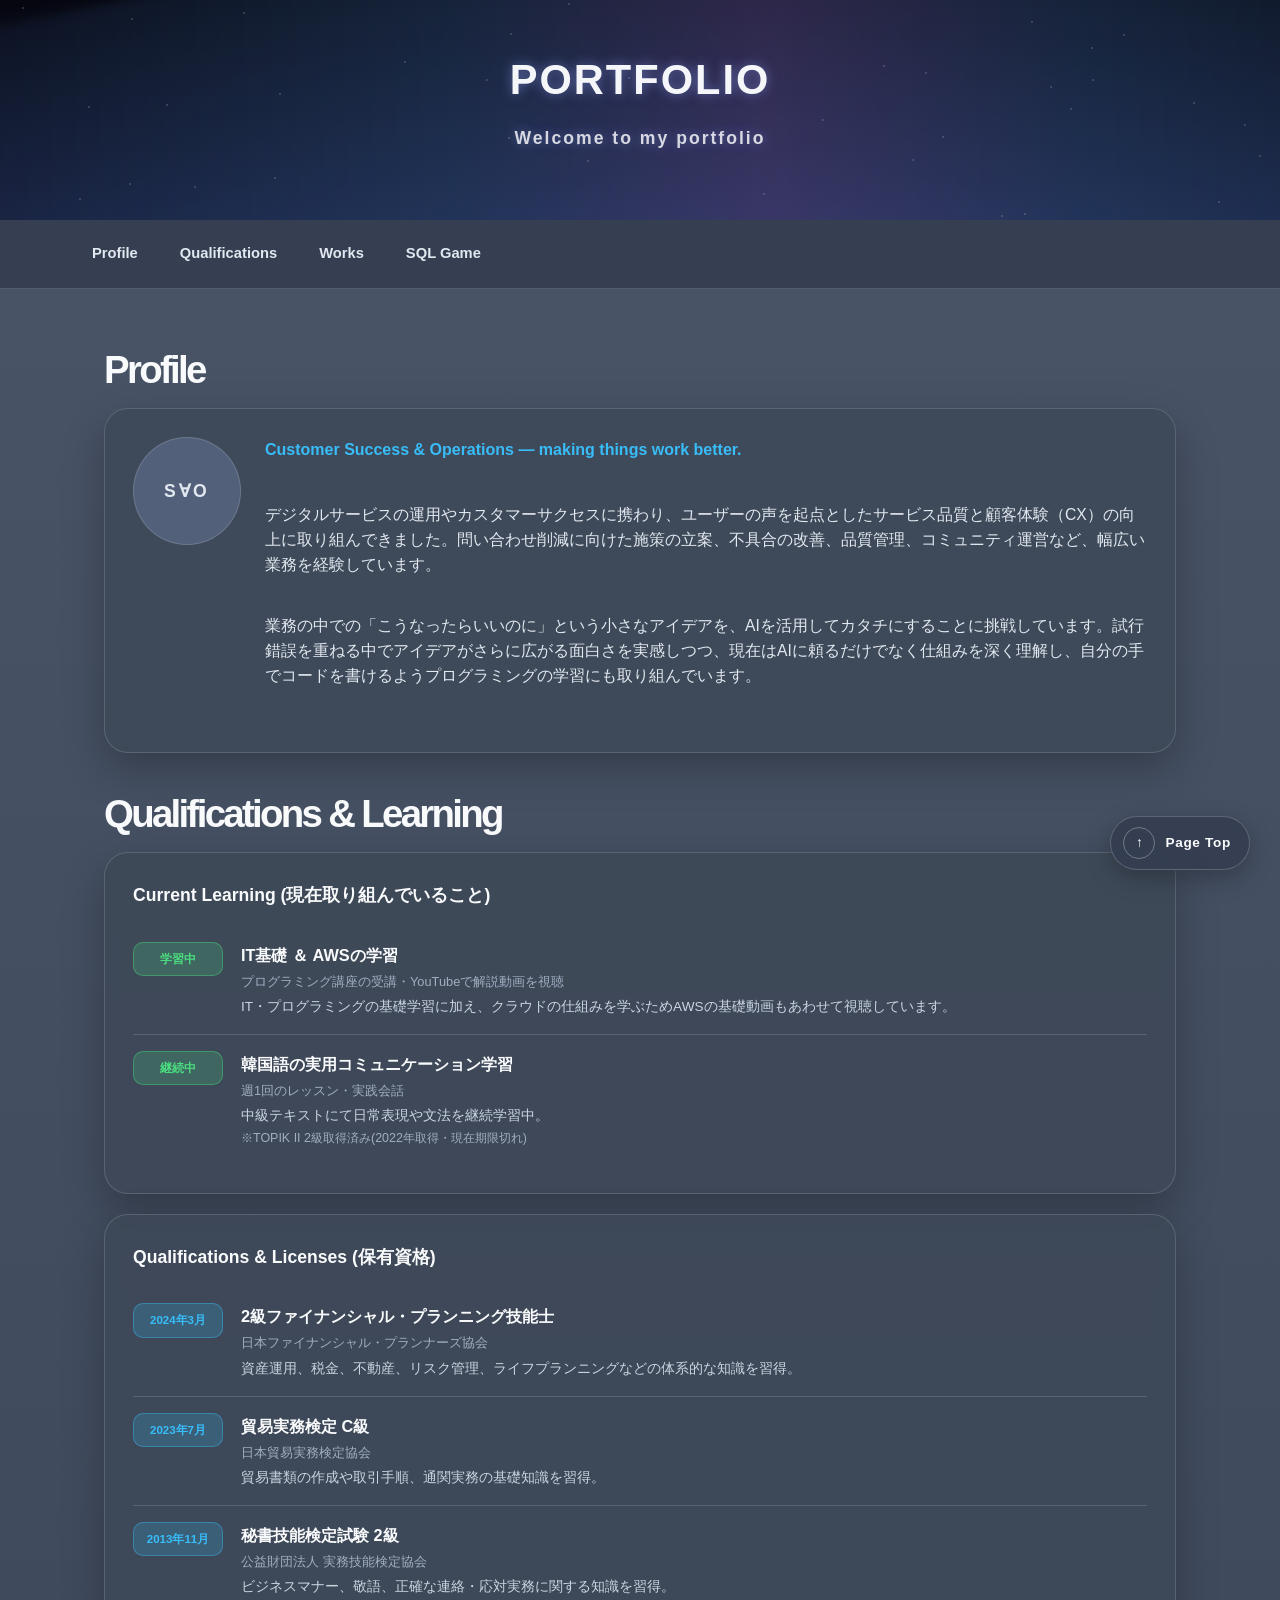
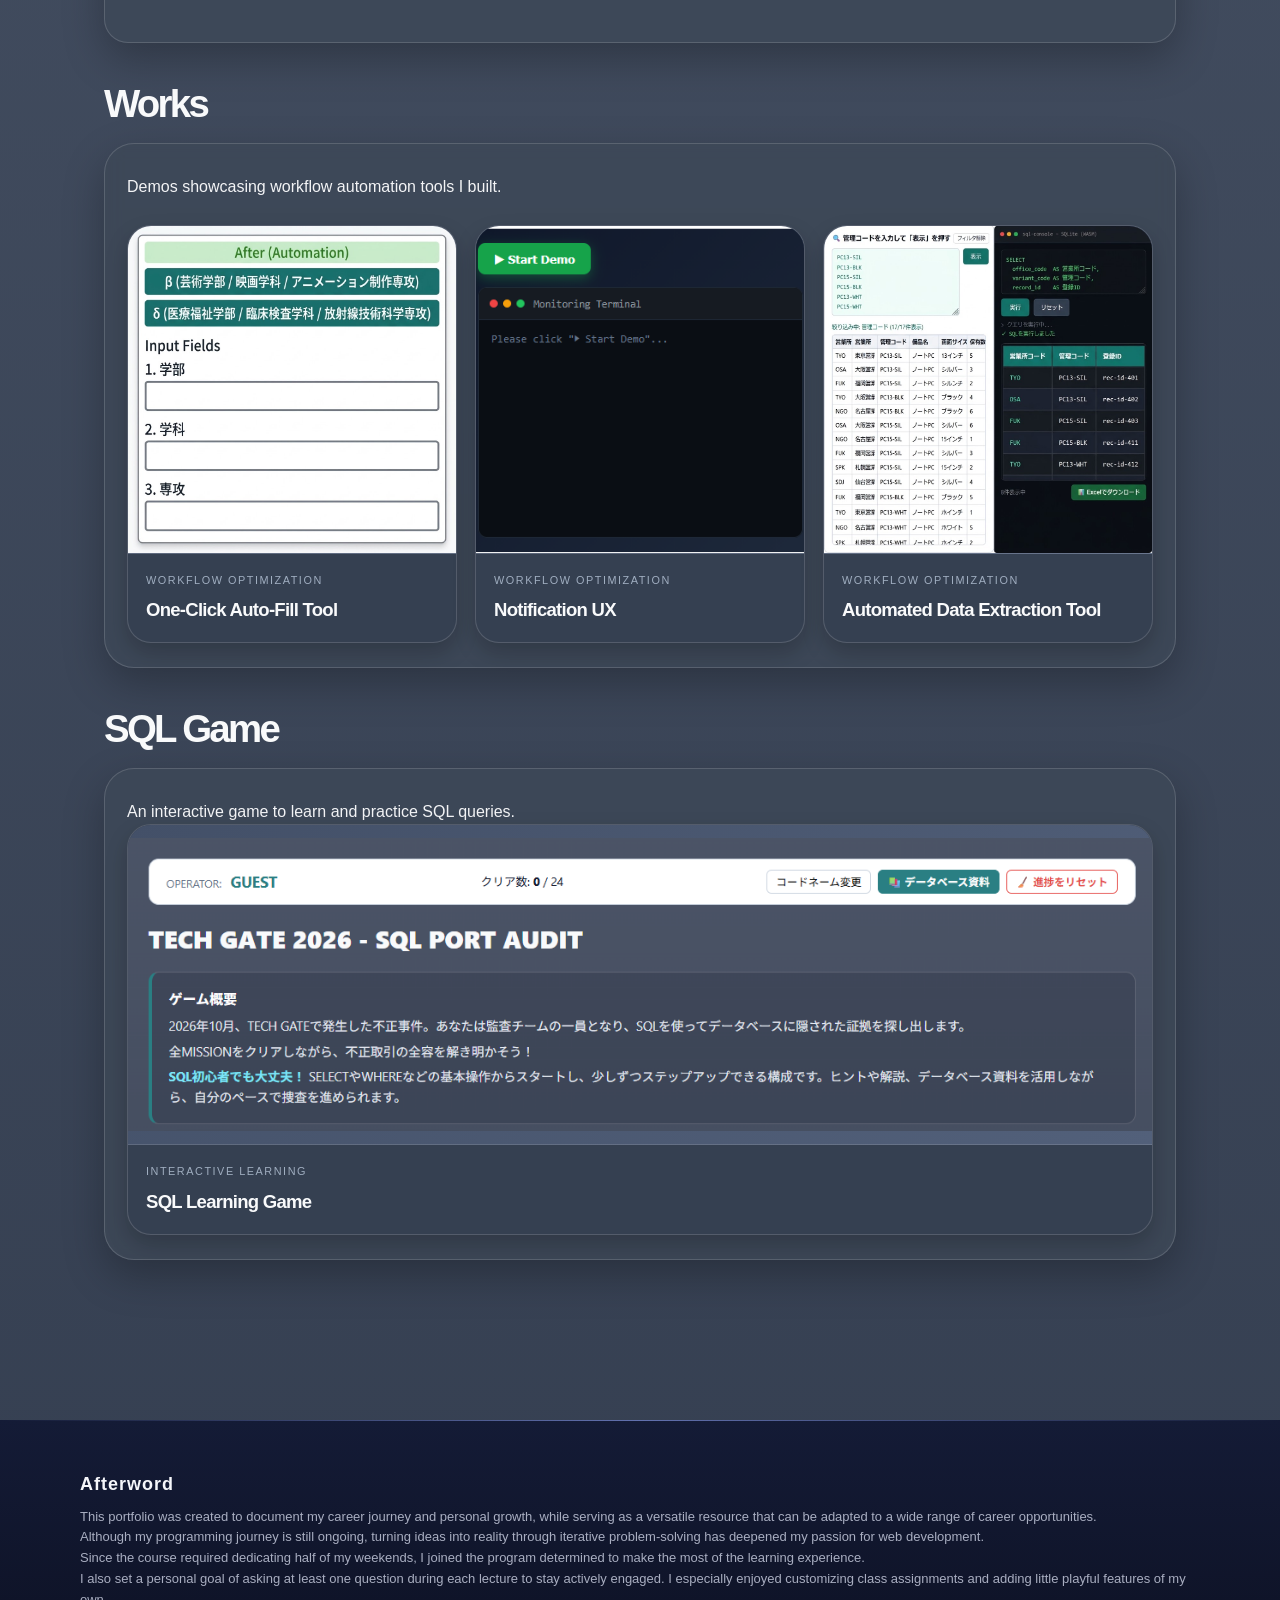
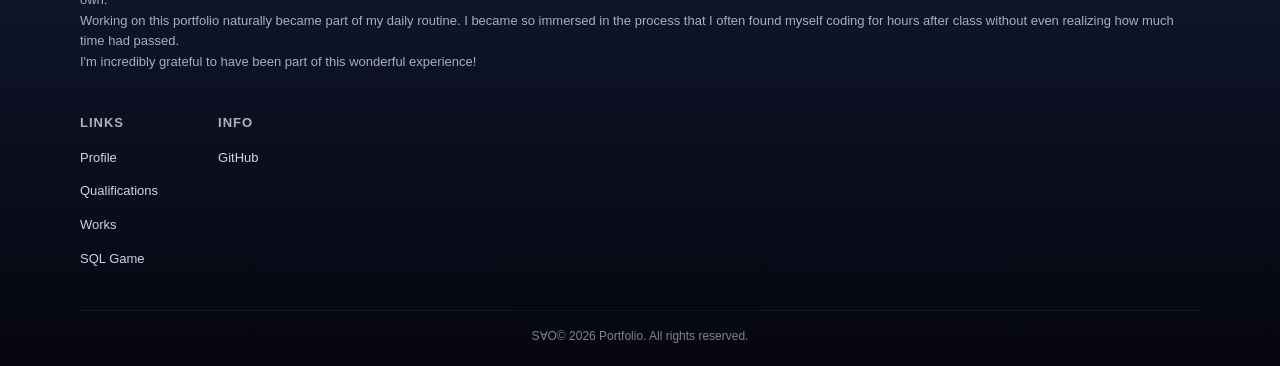
==== commit e7e1a816: "Update index.html" ====
--- a/index.html
+++ b/index.html
@@ -9,7 +9,8 @@
 <body>
 
 <!-- ======================= ヘッダー ======================= -->
-<header id="top">
+<div id="top"></div>
+<header>
   <div class="hero-banner">
     <div class="milky-way"></div>
     <div class="star-field"></div>
